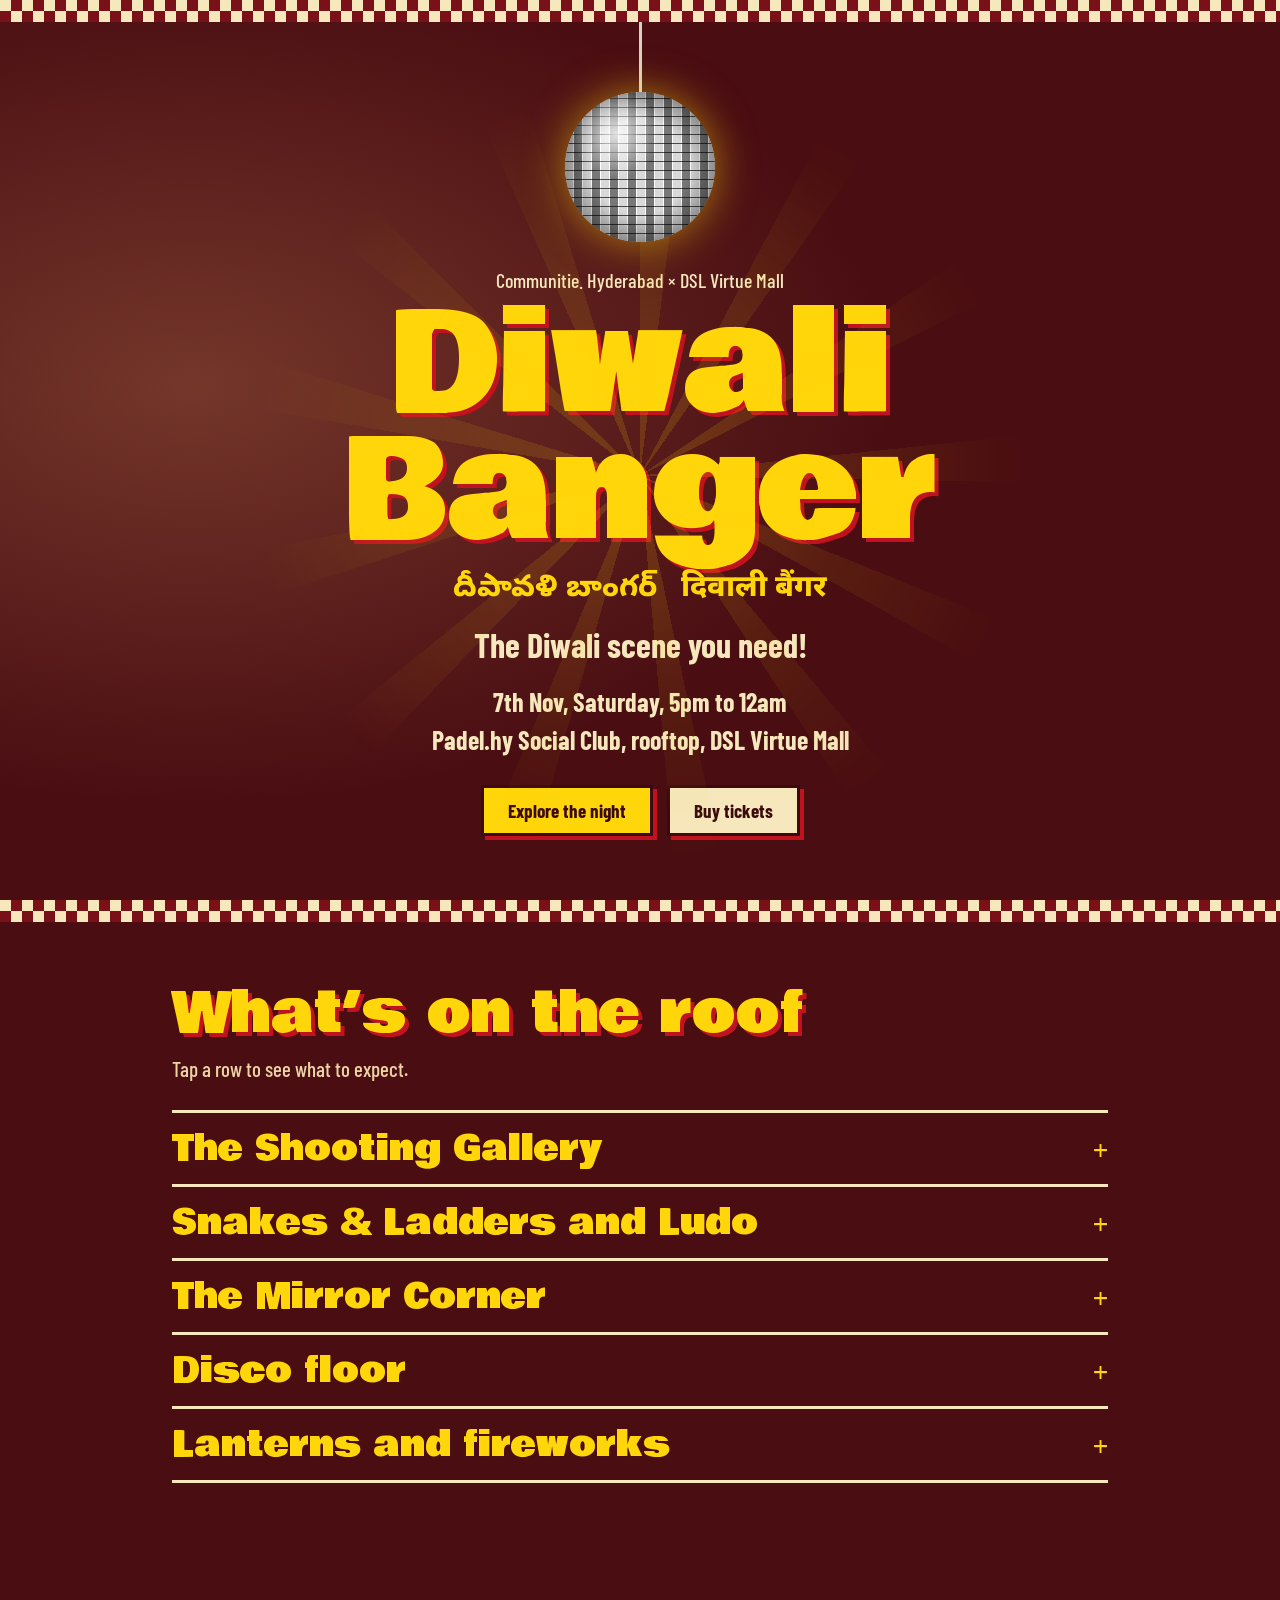
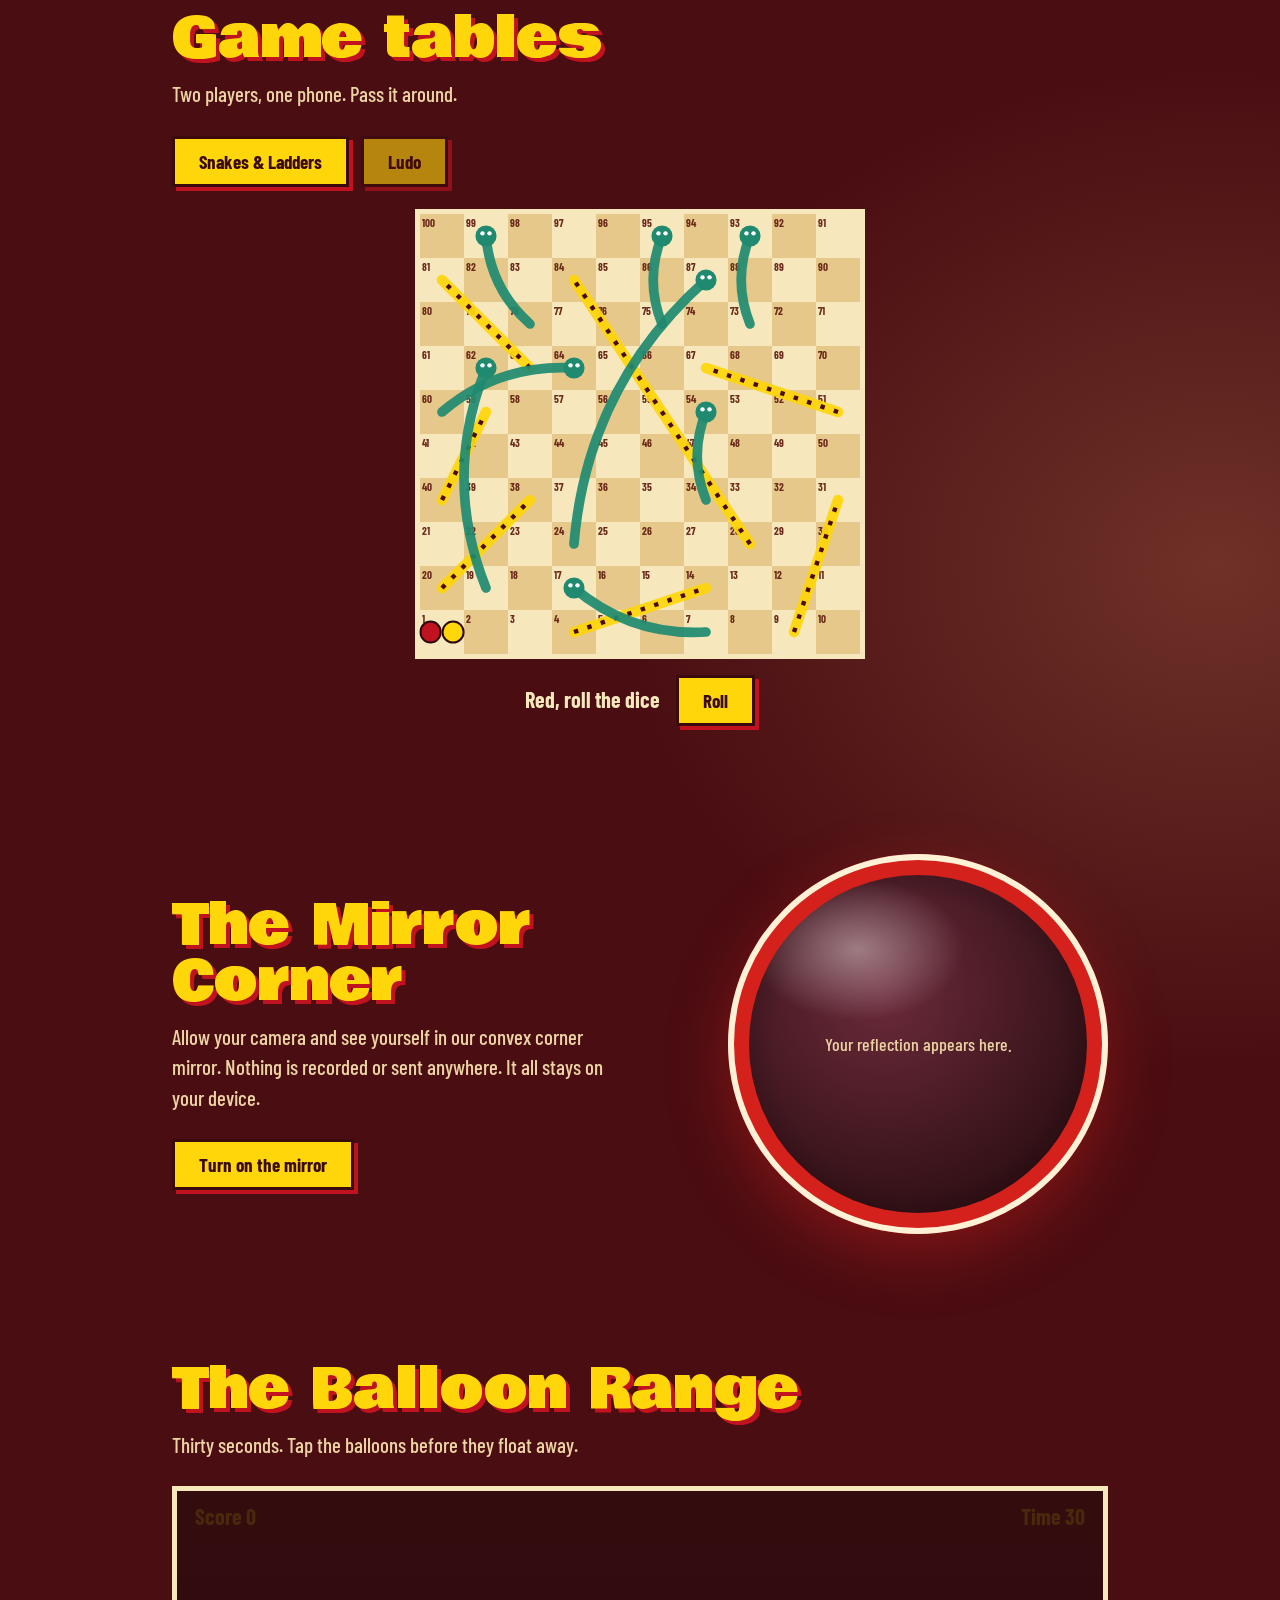
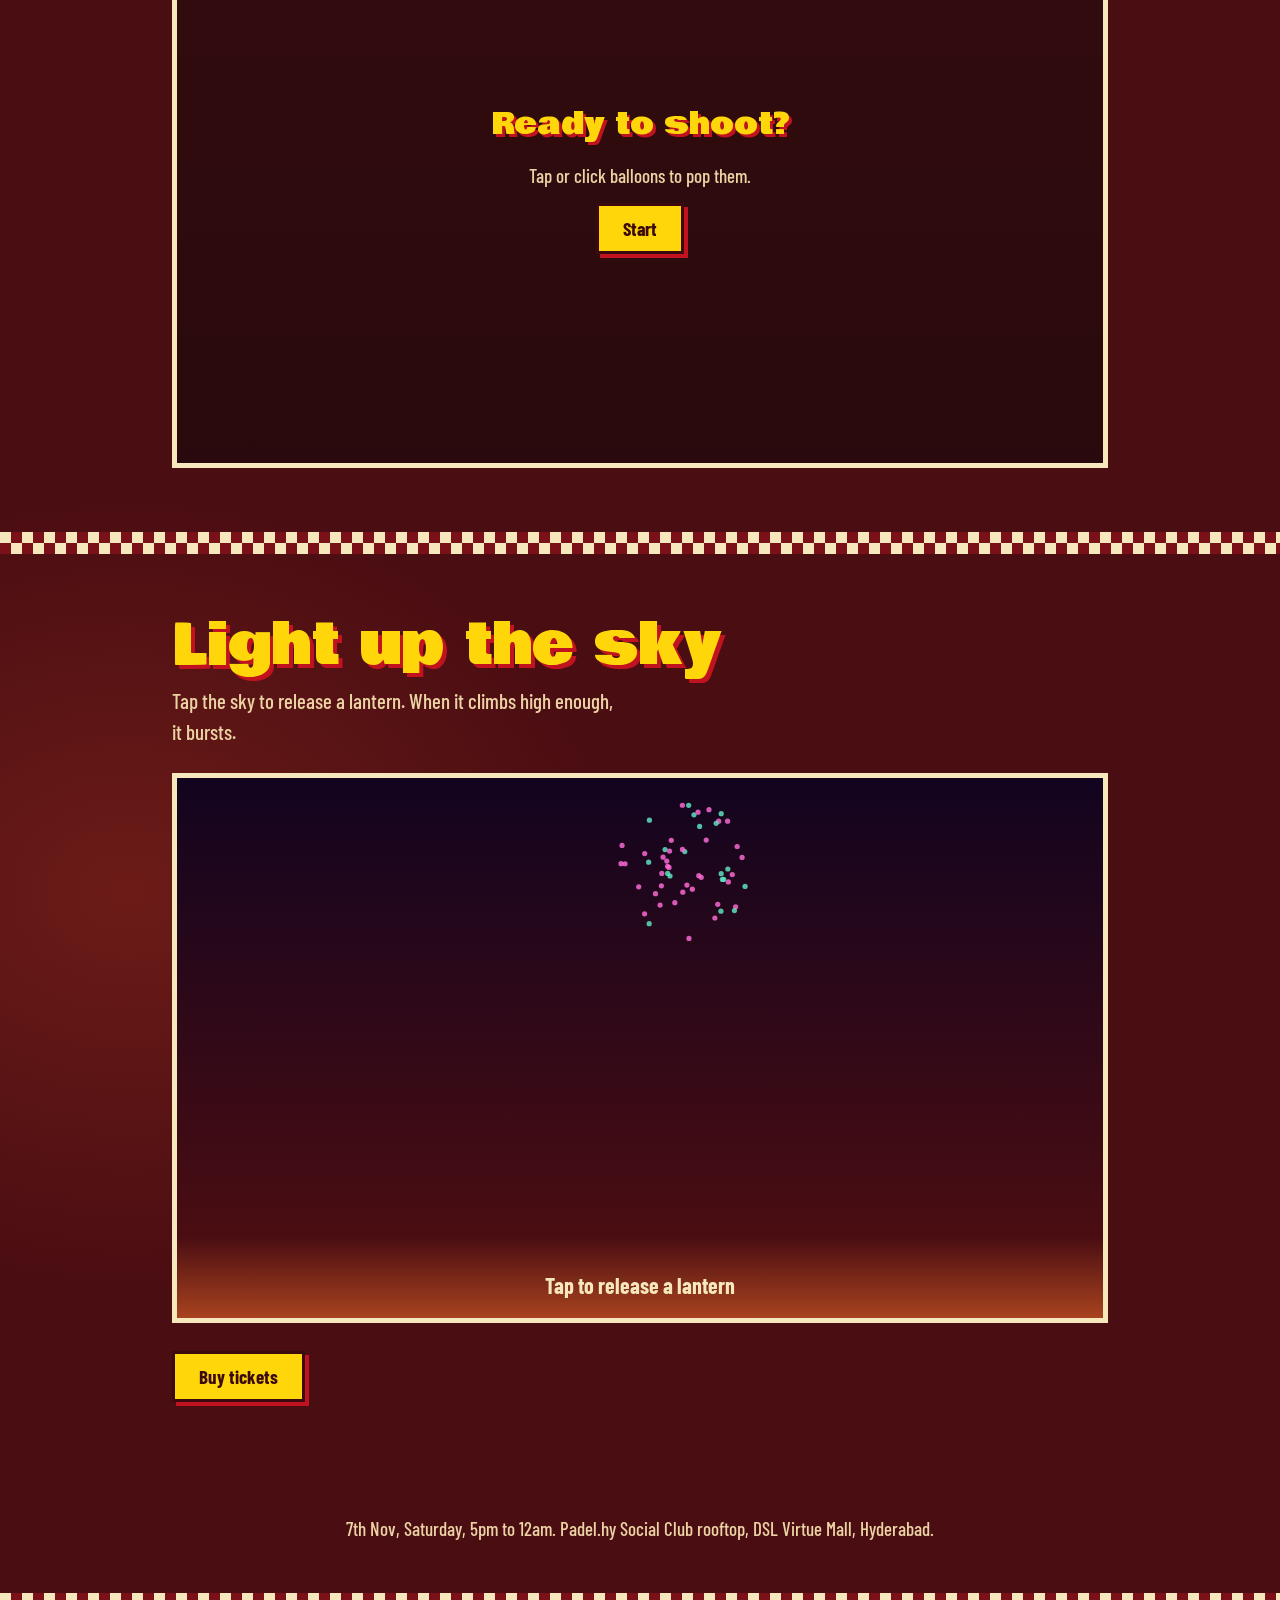
==== index.html @ 4646089e "Diwali Banger Website" ====
<!DOCTYPE html>
<html lang="en">
<head>
<meta charset="utf-8">
<meta name="viewport" content="width=device-width, initial-scale=1, viewport-fit=cover">
<title>Diwali Banger | 7th Nov | Hyderabad</title>
<meta name="description" content="Diwali Banger by Communitie. Hyderabad. 7th Nov, 5pm to 12am, Padel.hy Social Club rooftop, DSL Virtue Mall. Games, mirrors, disco and a lantern finale.">
<meta name="theme-color" content="#4a0d12">
<link rel="canonical" href="https://vansh8309.github.io/Diwali-Banger/">
<link rel="icon" href="assets/favicon.svg" type="image/svg+xml">
<meta property="og:type" content="website">
<meta property="og:title" content="Diwali Banger | 7th Nov | Hyderabad">
<meta property="og:description" content="The Diwali scene you need! 7th Nov, 5pm to 12am, rooftop at DSL Virtue Mall.">
<meta property="og:url" content="https://vansh8309.github.io/Diwali-Banger/">
<meta property="og:image" content="https://vansh8309.github.io/Diwali-Banger/assets/og-image.png">
<meta name="twitter:card" content="summary_large_image">
<link rel="preconnect" href="https://fonts.googleapis.com"><link rel="preconnect" href="https://fonts.gstatic.com" crossorigin>
<link href="https://fonts.googleapis.com/css2?family=Bowlby+One&family=Barlow+Condensed:wght@500;700&family=Noto+Sans+Telugu:wght@800&family=Noto+Sans+Devanagari:wght@800&display=swap" rel="stylesheet">
<link rel="stylesheet" href="css/styles.css">
</head>
<body>
<div class="chk"></div>
<section id="hero">
  <div class="disco"><div class="str"></div><div class="ball" role="img" aria-label="Spinning disco ball"></div></div>
  <p class="sub">Communitie. Hyderabad × DSL Virtue Mall</p>
  <h1>Diwali<br>Banger</h1>
  <p class="reg">దీపావళి బాంగర్ &nbsp; दिवाली बैंगर</p>
  <p class="tag">The Diwali scene you need!</p>
  <p class="when">7th Nov, Saturday, 5pm to 12am<br>Padel.hy Social Club, rooftop, DSL Virtue Mall</p>
  <div class="row" style="justify-content:center"><button class="btn" data-go="#experiences">Explore the night</button><button class="btn g" data-go="#finale">Buy tickets</button></div>
</section>
<div class="chk"></div>

<section id="experiences">
  <h2>What’s on the roof</h2>
  <p class="lede">Tap a row to see what to expect.</p>
  <details><summary>The Shooting Gallery</summary><p>Take aim and clear the targets. Warm up on the balloon range below.</p></details>
  <details><summary>Snakes &amp; Ladders and Ludo</summary><p>Board games, on the big screen and in your hand. Play both right here.</p></details>
  <details><summary>The Mirror Corner</summary><p>Red corner mirrors that bend the room and everyone in it. Try the online one first.</p></details>
  <details><summary>Disco floor</summary><p>Add your DJ and music details here.</p></details>
  <details><summary>Lanterns and fireworks</summary><p>The night ends in the sky. Release a lantern at the bottom of this page.</p></details>
</section>

<section id="games">
  <h2>Game tables</h2>
  <p class="lede">Two players, one phone. Pass it around.</p>
  <div class="tabs"><button class="btn on" data-tab="slp">Snakes &amp; Ladders</button><button class="btn" data-tab="ldp">Ludo</button></div>
  <div class="pnl on" id="slp">
    <div class="brd" id="slb"></div>
    <div class="ctl"><span id="slst">Red, roll the dice</span><button class="btn" id="slroll">Roll</button></div>
  </div>
  <div class="pnl" id="ldp">
    <div class="brd" id="lud"><div class="gr15" id="ldg"></div></div>
    <div class="ctl"><span id="ldst">Red, roll the dice</span><button class="btn" id="ldroll">Roll</button></div>
    <p style="margin:12px auto 0;text-align:center;color:var(--mute);font-size:18px">Roll a 6 to bring a token out. Land on a rival to send it home. Finish needs an exact roll.</p>
  </div>
</section>

<section id="mirror">
  <div id="mirrorwrap">
    <div class="mtxt">
      <h2>The Mirror Corner</h2>
      <p class="lede">Allow your camera and see yourself in our convex corner mirror. Nothing is recorded or sent anywhere. It all stays on your device.</p>
      <button class="btn" id="camBtn">Turn on the mirror</button>
    </div>
    <div class="post"><div class="rim"><div class="glass">
      <canvas id="mc" width="256" height="256" aria-label="Live camera view inside a round mirror"></canvas>
      <div id="mmsg">Your reflection appears here.</div>
    </div></div></div>
  </div>
</section>

<section id="range-sec">
  <h2>The Balloon Range</h2>
  <p class="lede">Thirty seconds. Tap the balloons before they float away.</p>
  <div id="range">
    <div class="hud"><span>Score <span id="sc">0</span></span><span>Time <span id="tm">30</span></span></div>
    <canvas id="cv" tabindex="0" aria-label="Balloon popping game"></canvas>
    <div id="ov"><h3 id="ovt">Ready to shoot?</h3><div id="ovs" style="color:var(--mute)">Tap or click balloons to pop them.</div><button class="btn" id="go">Start</button></div>
  </div>
</section>

<div class="chk"></div>
<section id="finale">
  <h2>Light up the sky</h2>
  <p class="lede">Tap the sky to release a lantern. When it climbs high enough, it bursts.</p>
  <div id="skyw"><canvas id="sky" aria-label="Night sky for releasing lanterns"></canvas><div id="hint">Tap to release a lantern</div></div>
  <p style="margin-top:28px"><button class="btn" id="tix">Buy tickets</button> <span id="tixm" style="margin-left:10px;color:var(--mute)"></span></p>
</section>
<footer>7th Nov, Saturday, 5pm to 12am. Padel.hy Social Club rooftop, DSL Virtue Mall, Hyderabad.</footer>
<div class="chk"></div>
<script src="js/config.js" defer></script>
<script src="js/main.js" defer></script>
<script src="js/mirror.js" defer></script>
<script src="js/balloons.js" defer></script>
<script src="js/snakes-ladders.js" defer></script>
<script src="js/ludo.js" defer></script>
<script src="js/lanterns.js" defer></script>
</body>
</html>
---- css/styles.css ----
:root{--maroon:#4a0d12;--cream:#f6e7bd;--yellow:#ffd60a;--red:#c1121f;--mirror:#d4211c;--mute:#ecd3a4;box-sizing:border-box;color-scheme:dark;padding-top:env(safe-area-inset-top,0px);padding-bottom:env(safe-area-inset-bottom,0px)}
html{scroll-padding-top:env(safe-area-inset-top,0px);scroll-behavior:smooth}
*,*::before,*::after{box-sizing:inherit}
body{margin:0;color:var(--cream);font:500 19px/1.45 'Barlow Condensed',system-ui,sans-serif;background:radial-gradient(700px 420px at 15% 8%,#c98a5a55,transparent),radial-gradient(600px 500px at 95% 45%,#d9a06a40,transparent),radial-gradient(500px 400px at 10% 85%,#b03a2255,transparent),#4a0d12}
.chk{height:22px;background:repeating-conic-gradient(#7a1018 0 25%,#f6e7bd 0 50%) 0 0/22px 22px}
section{max-width:980px;margin:0 auto;padding:64px 22px}
h1,h2{font-family:'Bowlby One',Impact,sans-serif;font-weight:400;color:var(--yellow);text-shadow:4px 4px 0 var(--red);margin:0;line-height:1}
h2{font-size:clamp(30px,6.5vw,56px);margin-bottom:12px}
p{max-width:50ch}
.lede{color:var(--mute);margin:0 0 26px;font-size:21px}
.btn{font:700 19px 'Barlow Condensed',sans-serif;background:var(--yellow);color:#3a0a0e;border:3px solid #3a0a0e;box-shadow:4px 4px 0 var(--red);padding:11px 24px;cursor:pointer}
.btn:active{transform:translate(3px,3px);box-shadow:1px 1px 0 var(--red)}
.btn.g{background:var(--cream)}
.btn:focus-visible,summary:focus-visible,canvas:focus-visible,.tk:focus-visible{outline:3px solid var(--yellow);outline-offset:3px}
.row{display:flex;gap:14px;flex-wrap:wrap}
#hero{text-align:center;display:flex;flex-direction:column;align-items:center;padding-top:0;min-height:92vh}
#hero h1{font-size:clamp(52px,15vw,138px);line-height:.92}
.sub{margin:18px 0 8px;font-size:20px}
.reg{font:800 clamp(20px,4vw,30px)/1.3 'Noto Sans Telugu','Noto Sans Devanagari',sans-serif;color:var(--yellow);margin:14px 0 4px}
.tag{font-size:clamp(24px,4.5vw,34px);font-weight:700;margin:6px 0 14px}
.when{font-size:clamp(20px,3.6vw,26px);font-weight:700;margin:0 0 26px;max-width:none}
.disco{position:relative;width:100%;display:flex;flex-direction:column;align-items:center;margin-bottom:6px}
.disco::before{content:'';position:absolute;left:50%;top:60px;width:min(150vw,820px);aspect-ratio:1;translate:-50% -2%;background:repeating-conic-gradient(#ffd60a26 0 7deg,transparent 7deg 28deg);border-radius:50%;mask:radial-gradient(circle,#000 10%,transparent 68%);-webkit-mask:radial-gradient(circle,#000 10%,transparent 68%);animation:sp 16s linear infinite;pointer-events:none}
@keyframes sp{to{rotate:360deg}}
.str{width:3px;height:70px;background:#d8d0c0}
.ball{position:relative;width:min(36vw,150px);aspect-ratio:1;border-radius:50%;overflow:hidden;background:repeating-linear-gradient(90deg,#d9d9d9 0 8px,#fff 8px 9px,#777 9px 17px,#fff 17px 18px),#bbb;background-blend-mode:normal;animation:tl 2.4s linear infinite;box-shadow:0 0 40px #ffd60a88}
.ball::before{content:'';position:absolute;inset:0;background:repeating-linear-gradient(0deg,transparent 0 8px,#000a 8px 9px)}
.ball::after{content:'';position:absolute;inset:0;border-radius:50%;background:radial-gradient(circle at 34% 28%,#fffc,#fff0 30%),radial-gradient(circle,transparent 45%,#000b 100%)}
@keyframes tl{to{background-position-x:36px,0}}
@media(prefers-reduced-motion:reduce){.ball,.disco::before{animation:none}}
details{border-top:3px solid var(--cream);padding:16px 0}
details:last-of-type{border-bottom:3px solid var(--cream)}
summary{font:400 clamp(22px,4.6vw,34px)/1.15 'Bowlby One',sans-serif;cursor:pointer;list-style:none;display:flex;justify-content:space-between;gap:14px;color:var(--yellow)}
summary::-webkit-details-marker{display:none}
summary::after{content:'+';font-family:'Barlow Condensed';transition:transform .2s}
details[open] summary::after{transform:rotate(45deg)}
details p{margin:10px 0 0;color:var(--mute);font-size:21px}
.tabs{display:flex;gap:12px;margin-bottom:22px}
.tabs .btn{opacity:.6}.tabs .btn.on{opacity:1}
.pnl{display:none}.pnl.on{display:block}
.brd{position:relative;width:min(92vw,450px);aspect-ratio:1;margin:0 auto 16px;border:5px solid var(--cream);background:#2a0a0d}
.gr10,.gr15{position:absolute;inset:0;display:grid}
.gr10{grid-template:repeat(10,1fr)/repeat(10,1fr)}
.gr15{grid-template:repeat(15,1fr)/repeat(15,1fr);gap:1px;background:#2a0a0d}
.gr10 div{background:#f6e7bd;color:#6b2a1a;font:700 11px 'Barlow Condensed';padding:2px}
.gr10 div.a{background:#e6c88b}
.gr15 .t{background:var(--cream)}.gr15 .r{background:#e0505a}.gr15 .y{background:#ffd60a}.gr15 .yr{background:#7a1620}.gr15 .yy{background:#8a6a0a}.gr15 .k{background:#3a0a10}.gr15 .ce{background:radial-gradient(circle,#ffd60a,#c1121f)}
.brd svg{position:absolute;inset:0;width:100%;height:100%;pointer-events:none}
.tk{position:absolute;width:5.2%;aspect-ratio:1;border-radius:50%;border:2.5px solid #2a0a0d;transform:translate(-50%,-50%);transition:left .14s,top .14s;padding:0}
.tk.gl{animation:pl .7s ease-in-out infinite alternate;cursor:pointer;z-index:2}
@keyframes pl{to{box-shadow:0 0 0 5px #fff}}
#lud .tk{width:6%}
.ctl{display:flex;align-items:center;justify-content:center;gap:16px;flex-wrap:wrap;font-size:22px;font-weight:700}
#mirrorwrap{display:flex;flex-wrap:wrap;gap:36px;align-items:center}
.mtxt{flex:1 1 280px}
.post{position:relative;flex:0 1 380px;width:min(80vw,380px);aspect-ratio:1;margin:0 auto}
.rim{position:absolute;inset:0;border-radius:50%;background:var(--mirror);padding:5.5%;box-shadow:0 0 0 6px #fff1d6 inset,0 20px 60px #d4211c66}
.glass{position:relative;width:100%;height:100%;border-radius:50%;overflow:hidden;background:radial-gradient(circle at 40% 35%,#6b2a3a,#1d0709)}
.glass canvas{width:100%;height:100%;display:block}
.glass::after{content:'';position:absolute;inset:0;background:radial-gradient(ellipse 45% 30% at 32% 22%,#ffffff66,transparent 70%),radial-gradient(circle,transparent 60%,#00000066)}
#mmsg{position:absolute;inset:0;display:flex;align-items:center;justify-content:center;text-align:center;padding:18%;font-size:18px;color:var(--mute);z-index:2}
#range{position:relative;overflow:hidden;background:linear-gradient(#6e1a16,#2a0a0d);border:5px solid var(--cream)}
#cv{display:block;width:100%;height:min(62vh,520px);touch-action:none;cursor:crosshair}
.hud{display:flex;justify-content:space-between;padding:10px 18px;font-weight:700;font-size:22px;color:var(--yellow)}
#ov{position:absolute;inset:0;display:flex;flex-direction:column;align-items:center;justify-content:center;gap:14px;background:#2a0a0dd9;text-align:center;padding:20px}
#ov h3{font:400 30px 'Bowlby One';color:var(--yellow);text-shadow:3px 3px 0 var(--red);margin:0}
#skyw{position:relative;border:5px solid var(--cream);background:linear-gradient(#12041f,#4a0d12 85%,#a8431f)}
#sky{display:block;width:100%;height:min(68vh,540px);touch-action:manipulation;cursor:pointer}
#hint{position:absolute;left:0;right:0;bottom:16px;text-align:center;font-size:22px;font-weight:700;pointer-events:none}
footer{text-align:center;padding:30px 22px 50px;color:var(--mute)}
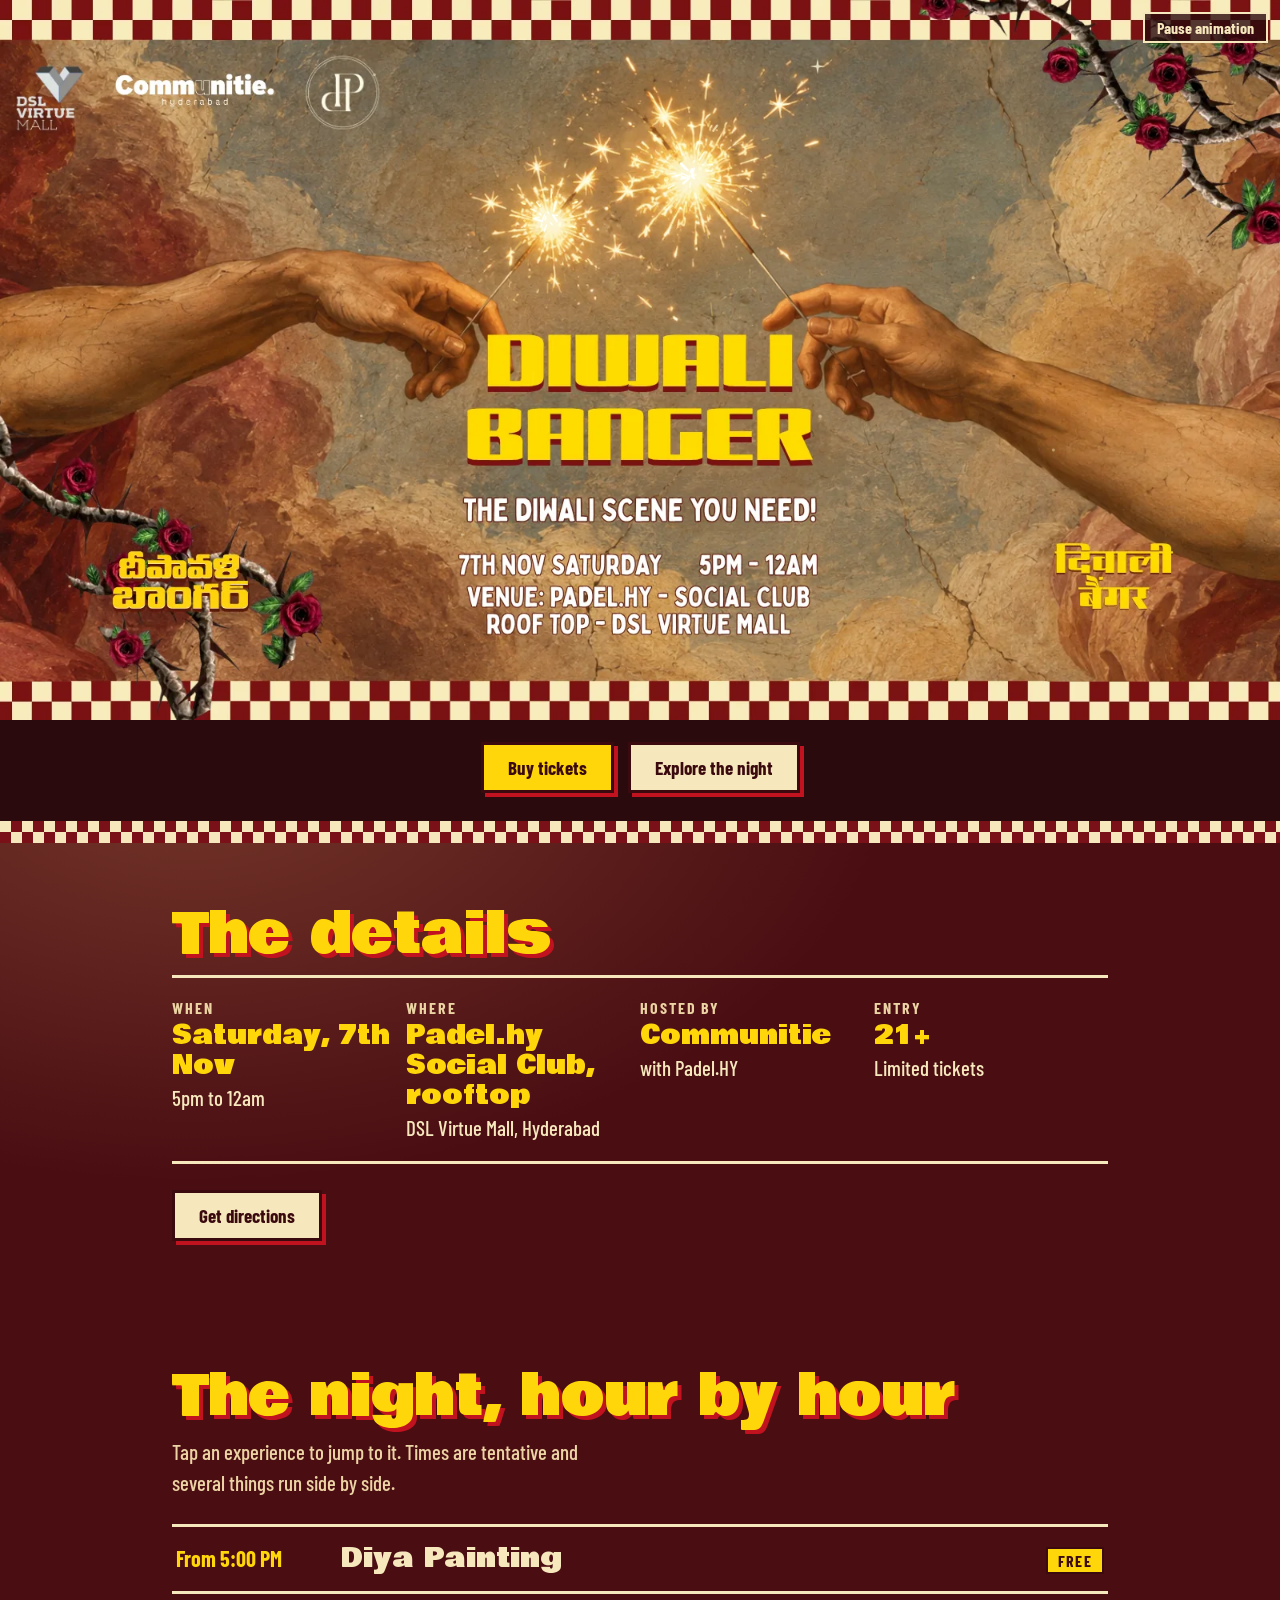
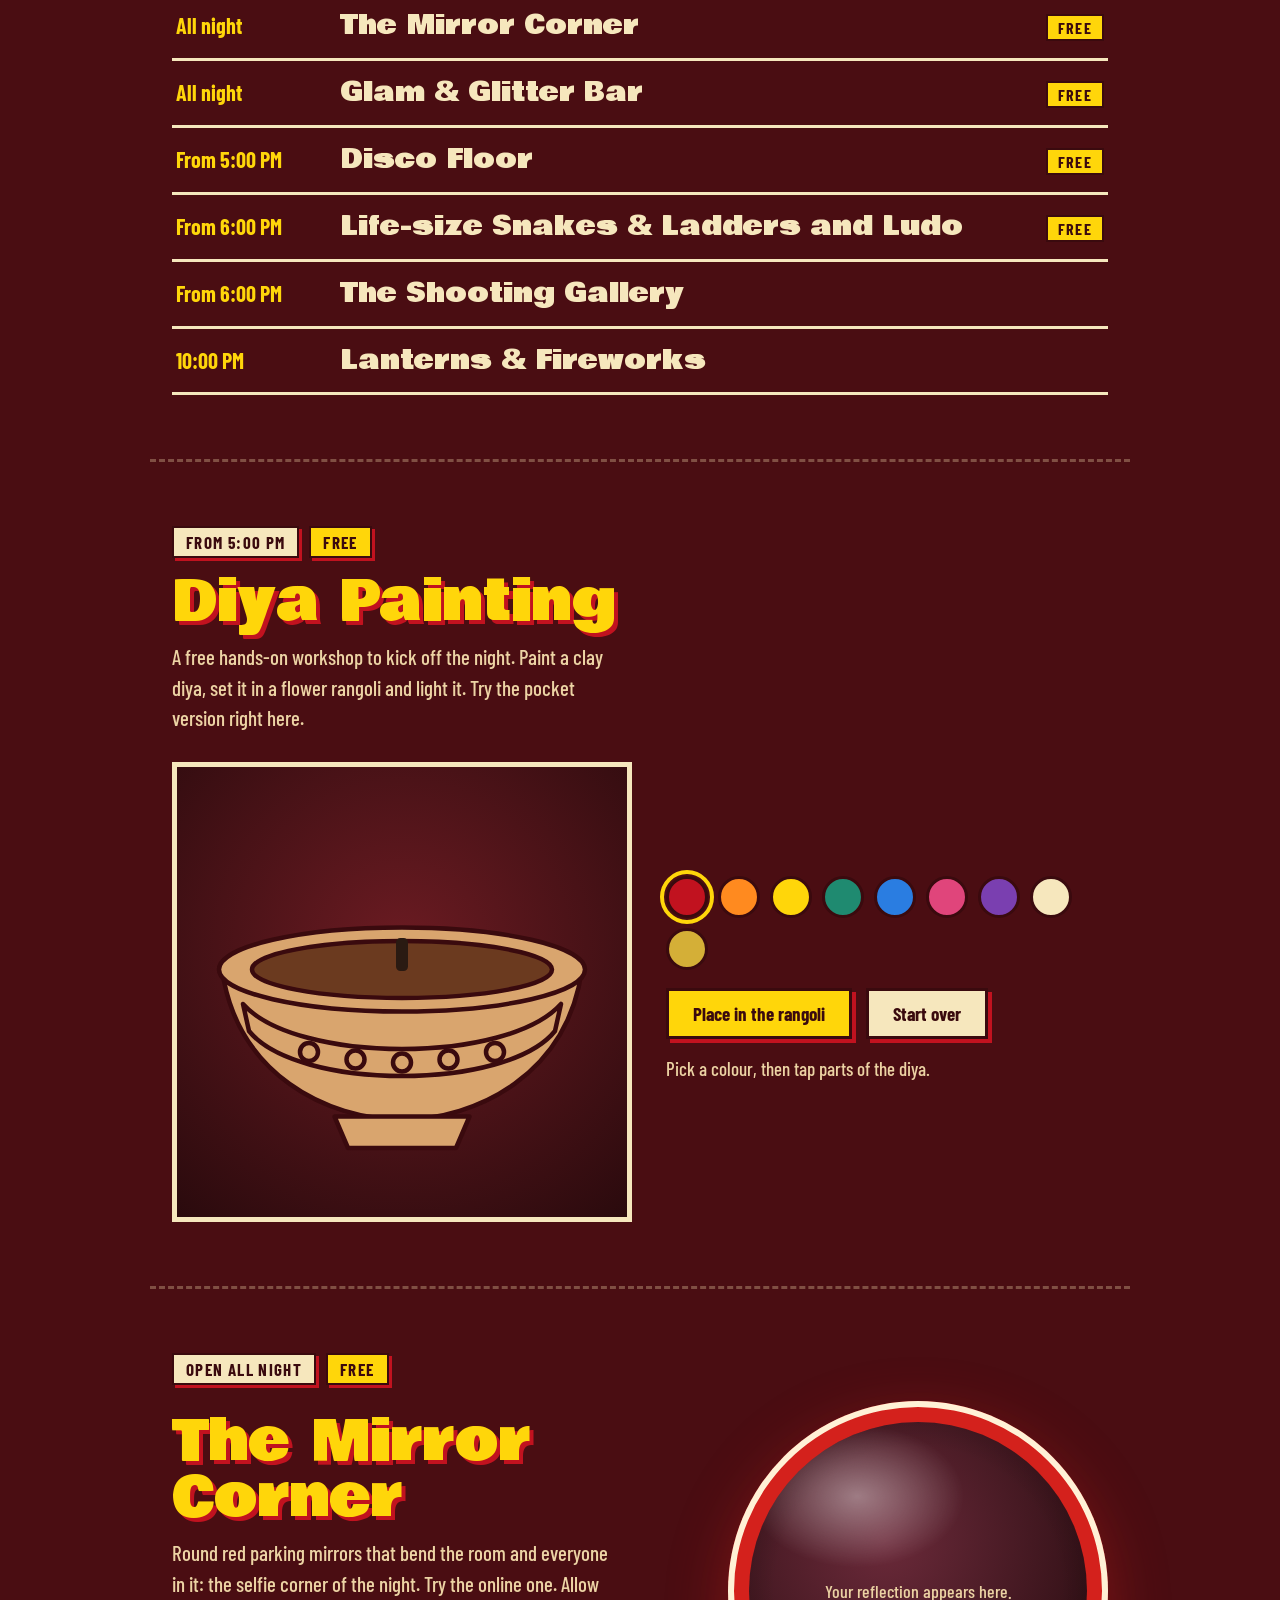
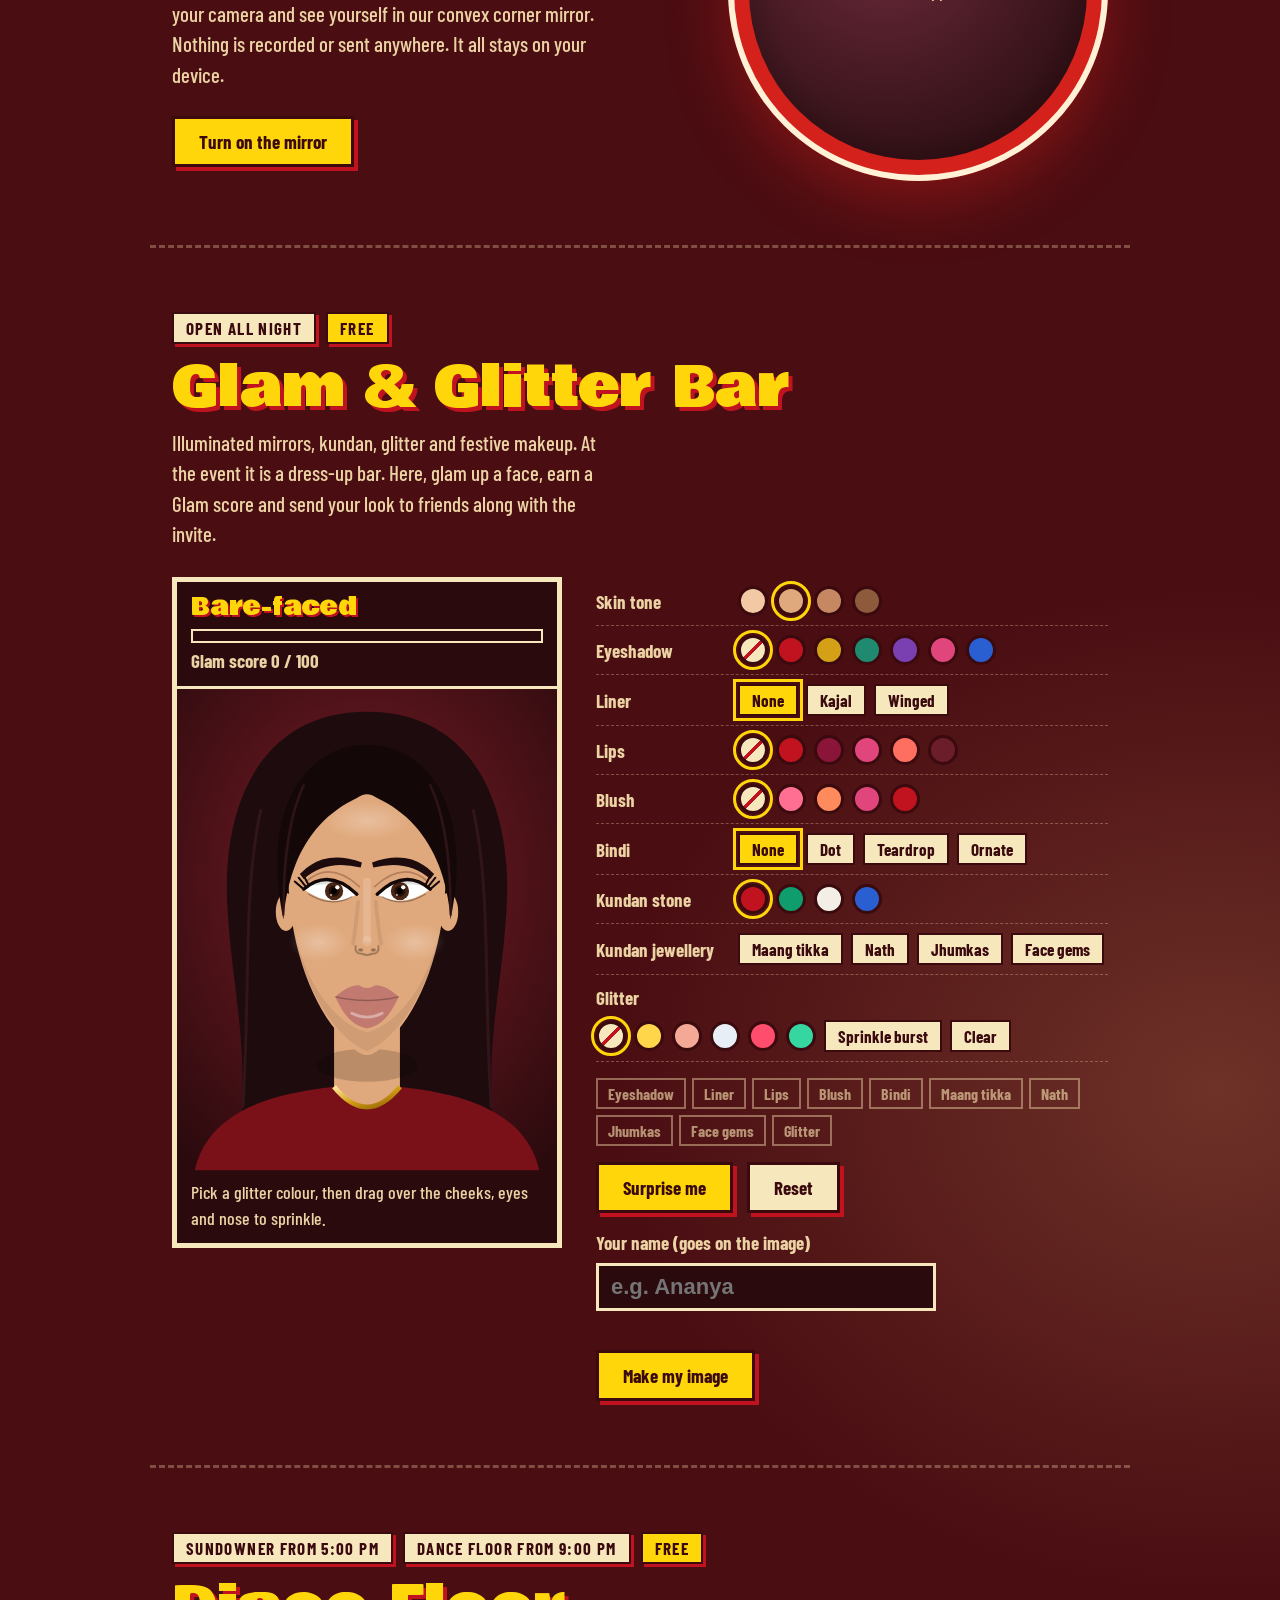
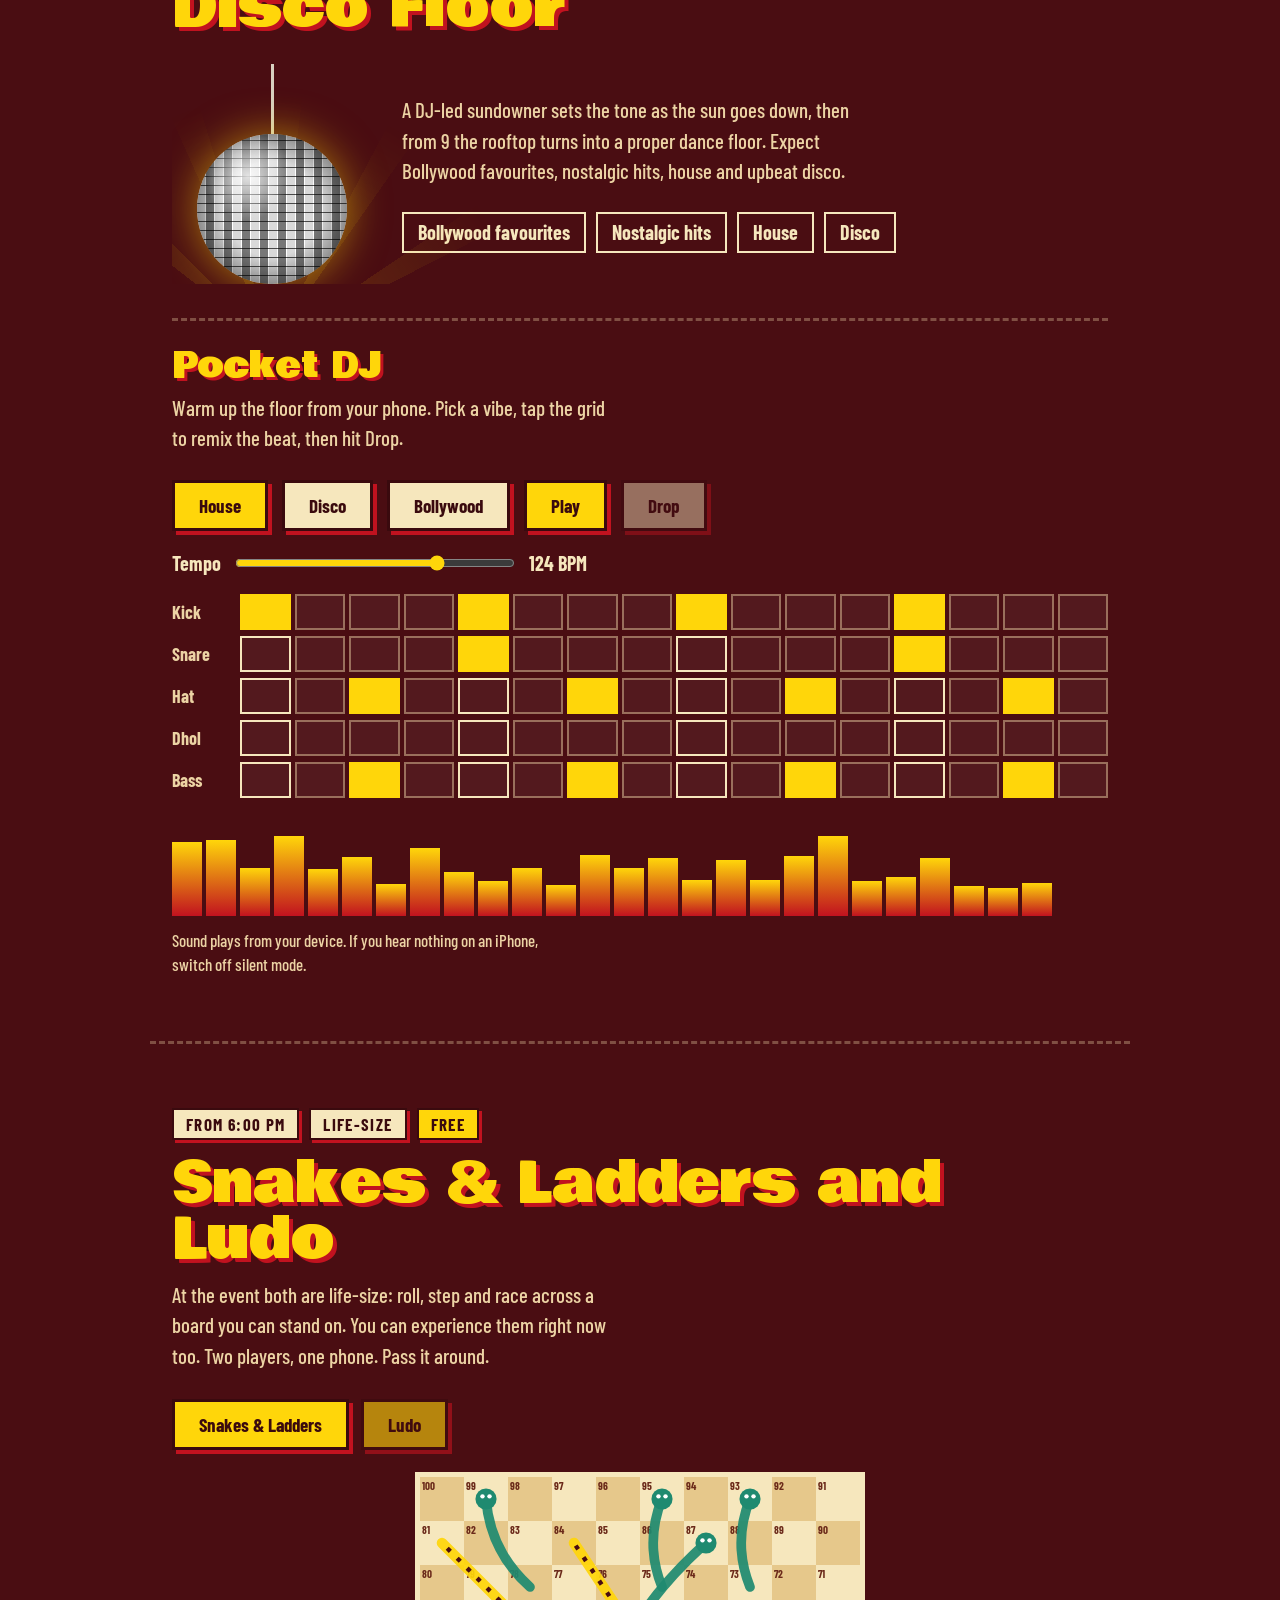
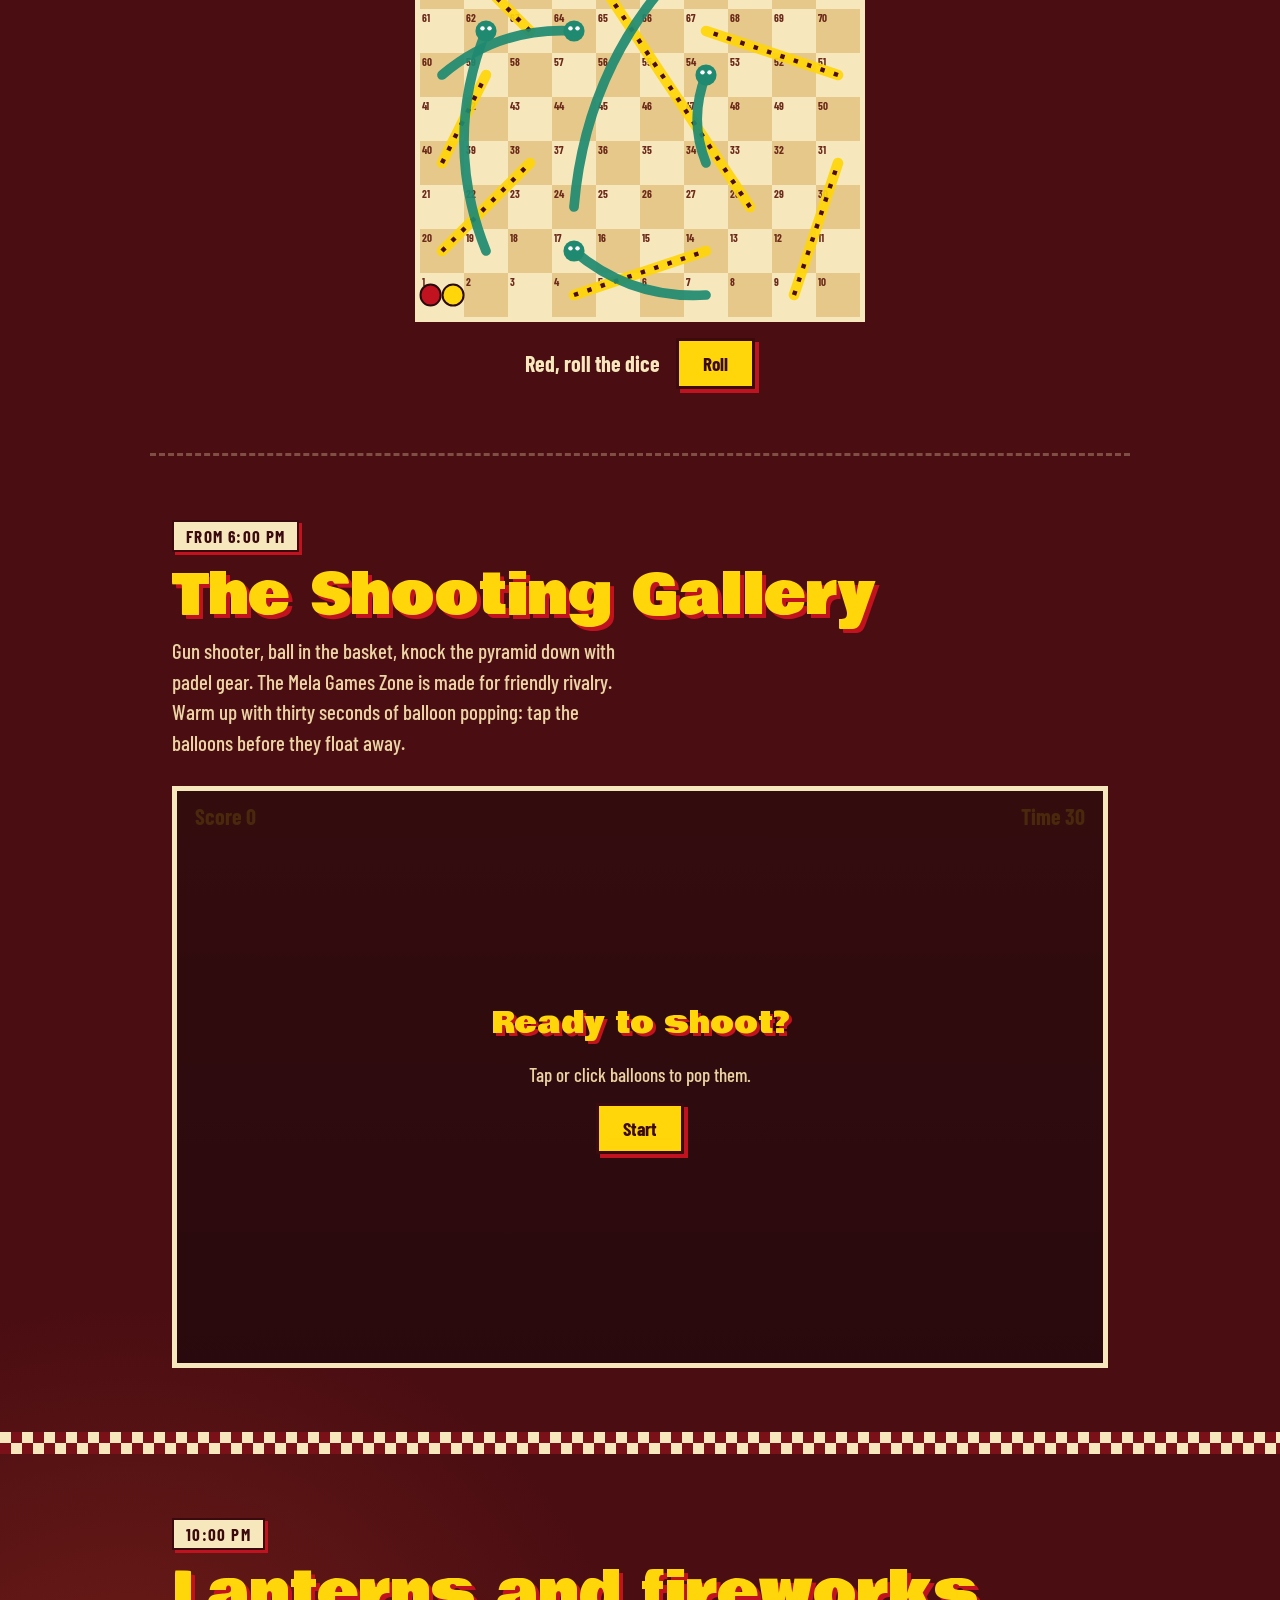
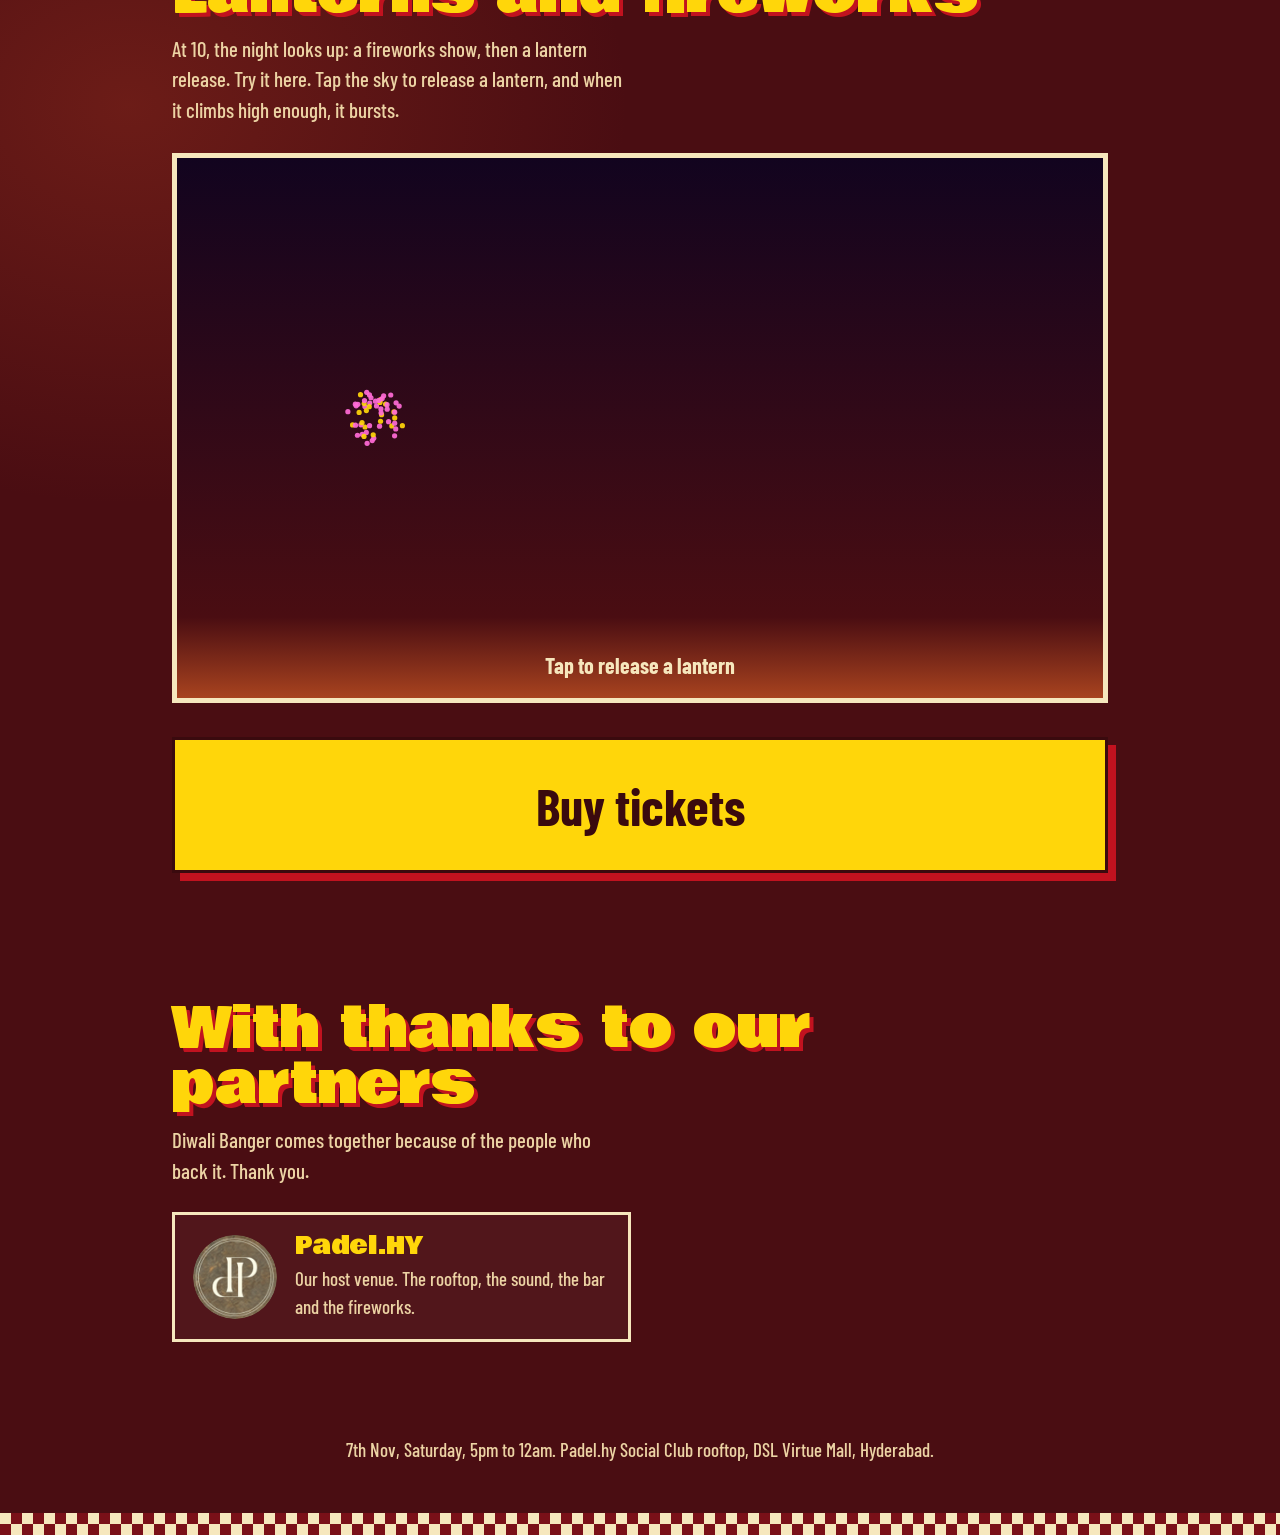
==== commit 0b475a8b: "V2" ====
--- a/index.html
+++ b/index.html
@@ -4,46 +4,228 @@
 <meta charset="utf-8">
 <meta name="viewport" content="width=device-width, initial-scale=1, viewport-fit=cover">
 <title>Diwali Banger | 7th Nov | Hyderabad</title>
-<meta name="description" content="Diwali Banger by Communitie. Hyderabad. 7th Nov, 5pm to 12am, Padel.hy Social Club rooftop, DSL Virtue Mall. Games, mirrors, disco and a lantern finale.">
+<meta name="description" content="Diwali Banger by Communitie. Hyderabad. 7th Nov, 5pm to 12am, Padel.hy Social Club rooftop, DSL Virtue Mall. Diya painting, glam bar, disco, life-size board games, a shooting gallery and a lantern and fireworks finale.">
 <meta name="theme-color" content="#4a0d12">
-<link rel="canonical" href="https://vansh8309.github.io/Diwali-Banger/">
+<link rel="canonical" href="https://diwali-banger.runs-at.dev/">
+<link rel="preload" as="image" href="assets/banner.webp" fetchpriority="high">
 <link rel="icon" href="assets/favicon.svg" type="image/svg+xml">
 <meta property="og:type" content="website">
 <meta property="og:title" content="Diwali Banger | 7th Nov | Hyderabad">
 <meta property="og:description" content="The Diwali scene you need! 7th Nov, 5pm to 12am, rooftop at DSL Virtue Mall.">
-<meta property="og:url" content="https://vansh8309.github.io/Diwali-Banger/">
-<meta property="og:image" content="https://vansh8309.github.io/Diwali-Banger/assets/og-image.png">
+<meta property="og:url" content="https://diwali-banger.runs-at.dev/">
+<meta property="og:image" content="https://diwali-banger.runs-at.dev/assets/og-image.jpg">
+<meta property="og:image:width" content="1200"><meta property="og:image:height" content="630">
 <meta name="twitter:card" content="summary_large_image">
 <link rel="preconnect" href="https://fonts.googleapis.com"><link rel="preconnect" href="https://fonts.gstatic.com" crossorigin>
 <link href="https://fonts.googleapis.com/css2?family=Bowlby+One&family=Barlow+Condensed:wght@500;700&family=Noto+Sans+Telugu:wght@800&family=Noto+Sans+Devanagari:wght@800&display=swap" rel="stylesheet">
 <link rel="stylesheet" href="css/styles.css">
+<link rel="stylesheet" href="css/banner.css">
+<link rel="stylesheet" href="css/diya.css">
+<link rel="stylesheet" href="css/glam.css">
 </head>
 <body>
+<header id="banner">
+  <h1 class="sr">Diwali Banger, the Diwali scene you need. By Communitie with Padel.HY. Saturday 7th Nov, 5pm to 12am. Padel.hy Social Club rooftop, DSL Virtue Mall, Hyderabad.</h1>
+  <div class="bn-view">
+    <div class="bn-art" aria-hidden="true">
+      <div class="bn-kb">
+        <img src="assets/banner.webp" alt="" width="1600" height="900" fetchpriority="high">
+        <canvas id="bnfx"></canvas>
+        <div class="bn-shine"></div>
+      </div>
+    </div>
+    <button class="bn-pp" id="bnPP" aria-pressed="false">Pause animation</button>
+  </div>
+  <div class="bn-cta"><a class="btn" href="https://communitie.in/events/diwali-banger" target="_blank" rel="noopener">Buy tickets</a><button class="btn g" data-go="#glance">Explore the night</button></div>
+</header>
 <div class="chk"></div>
-<section id="hero">
-  <div class="disco"><div class="str"></div><div class="ball" role="img" aria-label="Spinning disco ball"></div></div>
-  <p class="sub">Communitie. Hyderabad × DSL Virtue Mall</p>
-  <h1>Diwali<br>Banger</h1>
-  <p class="reg">దీపావళి బాంగర్ &nbsp; दिवाली बैंगर</p>
-  <p class="tag">The Diwali scene you need!</p>
-  <p class="when">7th Nov, Saturday, 5pm to 12am<br>Padel.hy Social Club, rooftop, DSL Virtue Mall</p>
-  <div class="row" style="justify-content:center"><button class="btn" data-go="#experiences">Explore the night</button><button class="btn g" data-go="#finale">Buy tickets</button></div>
-</section>
-<div class="chk"></div>
-
-<section id="experiences">
-  <h2>What’s on the roof</h2>
-  <p class="lede">Tap a row to see what to expect.</p>
-  <details><summary>The Shooting Gallery</summary><p>Take aim and clear the targets. Warm up on the balloon range below.</p></details>
-  <details><summary>Snakes &amp; Ladders and Ludo</summary><p>Board games, on the big screen and in your hand. Play both right here.</p></details>
-  <details><summary>The Mirror Corner</summary><p>Red corner mirrors that bend the room and everyone in it. Try the online one first.</p></details>
-  <details><summary>Disco floor</summary><p>Add your DJ and music details here.</p></details>
-  <details><summary>Lanterns and fireworks</summary><p>The night ends in the sky. Release a lantern at the bottom of this page.</p></details>
-</section>
-
-<section id="games">
-  <h2>Game tables</h2>
-  <p class="lede">Two players, one phone. Pass it around.</p>
+
+<section id="details">
+  <h2>The details</h2>
+  <div class="facts">
+    <div><span class="k">When</span><b>Saturday, 7th Nov</b><span>5pm to 12am</span></div>
+    <div><span class="k">Where</span><b>Padel.hy Social Club, rooftop</b><span>DSL Virtue Mall, Hyderabad</span></div>
+    <div><span class="k">Hosted by</span><b>Communitie</b><span>with Padel.HY</span></div>
+    <div><span class="k">Entry</span><b>21+</b><span>Limited tickets</span></div>
+  </div>
+  <div class="row" style="margin-top:26px"><a class="btn g" href="https://www.google.com/maps/search/?api=1&amp;query=Padel.hy+Social+Club+DSL+Virtue+Mall+Hyderabad" target="_blank" rel="noopener">Get directions</a></div>
+</section>
+
+<section id="glance">
+  <h2>The night, hour by hour</h2>
+  <p class="lede">Tap an experience to jump to it. Times are tentative and several things run side by side.</p>
+  <ol class="gl">
+    <li><a href="#diya"><span class="t">From 5:00 PM</span><span class="n">Diya Painting</span><span class="f">Free</span></a></li>
+    <li><a href="#mirror"><span class="t">All night</span><span class="n">The Mirror Corner</span><span class="f">Free</span></a></li>
+    <li><a href="#glam"><span class="t">All night</span><span class="n">Glam &amp; Glitter Bar</span><span class="f">Free</span></a></li>
+    <li><a href="#disco"><span class="t">From 5:00 PM</span><span class="n">Disco Floor</span><span class="f">Free</span></a></li>
+    <li><a href="#boards"><span class="t">From 6:00 PM</span><span class="n">Life-size Snakes &amp; Ladders and Ludo</span><span class="f">Free</span></a></li>
+    <li><a href="#gallery"><span class="t">From 6:00 PM</span><span class="n">The Shooting Gallery</span></a></li>
+    <li><a href="#finale"><span class="t">10:00 PM</span><span class="n">Lanterns &amp; Fireworks</span></a></li>
+  </ol>
+</section>
+
+<section id="diya" class="x">
+  <p class="slot"><span>From 5:00 PM</span><span class="free">Free</span></p>
+  <h2>Diya Painting</h2>
+  <p class="lede">A free hands-on workshop to kick off the night. Paint a clay diya, set it in a flower rangoli and light it. Try the pocket version right here.</p>
+  <div class="dy game">
+    <div class="dy-stage">
+      <svg id="dyArt" viewBox="0 0 300 240" role="img" aria-label="A diya to colour. Tap a part to paint it.">
+        <g id="dyG" stroke="#3a0a0e" stroke-width="3" stroke-linejoin="round">
+          <path data-r="body" data-f="#d9a56e" fill="#d9a56e" d="M30 105 C40 175 100 205 150 205 C200 205 260 175 270 105 Z"/>
+          <path data-r="band" data-f="#d9a56e" fill="#d9a56e" d="M44 128 C80 168 220 168 256 128 L252 146 C220 186 80 186 48 146 Z"/>
+          <circle data-r="d1" data-f="#d9a56e" fill="#d9a56e" cx="88" cy="160" r="6"/>
+          <circle data-r="d2" data-f="#d9a56e" fill="#d9a56e" cx="119" cy="165" r="6"/>
+          <circle data-r="d3" data-f="#d9a56e" fill="#d9a56e" cx="150" cy="167" r="6"/>
+          <circle data-r="d4" data-f="#d9a56e" fill="#d9a56e" cx="181" cy="165" r="6"/>
+          <circle data-r="d5" data-f="#d9a56e" fill="#d9a56e" cx="212" cy="160" r="6"/>
+          <path data-r="base" data-f="#d9a56e" fill="#d9a56e" d="M105 203 L195 203 L186 224 L114 224 Z"/>
+          <ellipse data-r="lip" data-f="#d9a56e" fill="#d9a56e" cx="150" cy="105" rx="122" ry="28"/>
+          <ellipse data-r="oil" data-f="#6b3a1f" fill="#6b3a1f" cx="150" cy="105" rx="100" ry="19"/>
+          <rect x="146" y="84" width="8" height="22" rx="3" fill="#2a1a12" stroke="none"/>
+          <g class="flame" stroke="none" pointer-events="none">
+            <circle cx="150" cy="66" r="52" fill="#ffb02e" opacity=".28"/>
+            <path class="fl" d="M150 36 C165 60 171 76 150 90 C129 76 135 60 150 36Z" fill="#ff9f1c"/>
+            <path class="fl" d="M150 56 C157 68 159 76 150 85 C141 76 143 68 150 56Z" fill="#ffe08a"/>
+          </g>
+        </g>
+      </svg>
+      <svg id="dyRang" class="off" viewBox="0 0 400 400" role="img" aria-label="Your diya in a flower rangoli"></svg>
+    </div>
+    <div class="dy-ctl">
+      <div class="pal" id="dyPal" role="group" aria-label="Colours"></div>
+      <div class="row"><button class="btn" id="dyNext">Place in the rangoli</button><button class="btn g" id="dyReset">Start over</button></div>
+      <p id="dyMsg" role="status">Pick a colour, then tap parts of the diya.</p>
+    </div>
+  </div>
+</section>
+
+<section id="mirror" class="x">
+  <p class="slot"><span>Open all night</span><span class="free">Free</span></p>
+  <div id="mirrorwrap">
+    <div class="mtxt">
+      <h2>The Mirror Corner</h2>
+      <p class="lede">Round red parking mirrors that bend the room and everyone in it: the selfie corner of the night. Try the online one. Allow your camera and see yourself in our convex corner mirror. Nothing is recorded or sent anywhere. It all stays on your device.</p>
+      <button class="btn" id="camBtn">Turn on the mirror</button>
+    </div>
+    <div class="post"><div class="rim"><div class="glass">
+      <canvas id="mc" width="256" height="256" aria-label="Live camera view inside a round mirror"></canvas>
+      <div id="mmsg">Your reflection appears here.</div>
+    </div></div></div>
+  </div>
+</section>
+
+<section id="glam" class="x">
+  <p class="slot"><span>Open all night</span><span class="free">Free</span></p>
+  <h2>Glam &amp; Glitter Bar</h2>
+  <p class="lede">Illuminated mirrors, kundan, glitter and festive makeup. At the event it is a dress-up bar. Here, glam up a face, earn a Glam score and send your look to friends along with the invite.</p>
+  <div class="gm game">
+    <div class="gm-face">
+      <div class="gm-meter"><div class="gm-title" id="gmTitle">Bare-faced</div><div class="gm-bar"><i id="gmBar"></i></div><div id="gmScore">Glam score 0 / 100</div></div>
+      <svg id="gmSvg" viewBox="0 0 300 380" xmlns="http://www.w3.org/2000/svg" role="img" aria-label="Illustrated face to apply festive makeup and jewellery on">
+        <defs>
+          <radialGradient id="gmBl"><stop id="gmBl0" offset="0" stop-color="#ff6f91" stop-opacity=".6"/><stop id="gmBl1" offset="1" stop-color="#ff6f91" stop-opacity="0"/></radialGradient>
+          <radialGradient id="gmBg" cx=".5" cy=".4" r=".75"><stop offset="0" stop-color="#7a1c26"/><stop offset="1" stop-color="#2a0a0d"/></radialGradient>
+          <radialGradient id="gmHi"><stop offset="0" stop-color="#fff" stop-opacity=".26"/><stop offset="1" stop-color="#fff" stop-opacity="0"/></radialGradient>
+          <linearGradient id="gold" x1="0" y1="0" x2="1" y2="1"><stop offset="0" stop-color="#ffe9a0"/><stop offset=".5" stop-color="#d4a017"/><stop offset="1" stop-color="#8a5a00"/></linearGradient>
+          <clipPath id="gmEL"><path d="M100 158 Q120 141 142 162 Q122 174 100 158Z"/></clipPath>
+          <clipPath id="gmER"><path d="M200 158 Q180 141 158 162 Q178 174 200 158Z"/></clipPath>
+        </defs>
+        <rect width="300" height="380" fill="url(#gmBg)"/>
+        <path d="M150 18 C66 18 34 92 40 176 C44 244 62 300 44 380 L256 380 C238 300 256 244 260 176 C266 92 234 18 150 18Z" fill="#1d0b0d"/>
+        <path d="M66 96 C52 160 58 236 52 330 M234 96 C248 160 242 236 248 330" fill="none" stroke="#3b1a1d" stroke-width="2.4" opacity=".7" stroke-linecap="round"/>
+        <path class="sk" d="M124 262 L124 318 Q150 348 176 318 L176 262Z" fill="#e0a97d"/>
+        <ellipse cx="150" cy="297" rx="40" ry="13" fill="#000" opacity=".17"/>
+        <path d="M14 380 C26 326 92 318 124 314 Q150 346 176 314 C208 318 274 326 286 380Z" fill="#7a1018"/>
+        <path d="M124 314 Q150 346 176 314" fill="none" stroke="url(#gold)" stroke-width="4" stroke-linejoin="round"/>
+        <ellipse class="sk" cx="86" cy="176" rx="8" ry="15" fill="#e0a97d"/><ellipse class="sk" cx="214" cy="176" rx="8" ry="15" fill="#e0a97d"/>
+        <g id="gmJh" display="none">
+          <g transform="translate(86 190)"><circle r="4" fill="url(#gold)"/><path d="M0 4 V13" stroke="#d4a017" stroke-width="1.4"/><path d="M-13 27 C-13 12 13 12 13 27Z" fill="url(#gold)" stroke="#7a5200" stroke-width="1"/><path d="M-13 27 L-17 45 Q0 51 17 45 L13 27Z" fill="url(#gold)" stroke="#7a5200" stroke-width="1"/><circle class="st" cy="30" r="4"/><circle cx="-10" cy="48" r="2.4" fill="#f4efe6"/><circle cy="51" r="2.4" fill="#f4efe6"/><circle cx="10" cy="48" r="2.4" fill="#f4efe6"/></g>
+          <g transform="translate(214 190)"><circle r="4" fill="url(#gold)"/><path d="M0 4 V13" stroke="#d4a017" stroke-width="1.4"/><path d="M-13 27 C-13 12 13 12 13 27Z" fill="url(#gold)" stroke="#7a5200" stroke-width="1"/><path d="M-13 27 L-17 45 Q0 51 17 45 L13 27Z" fill="url(#gold)" stroke="#7a5200" stroke-width="1"/><circle class="st" cy="30" r="4"/><circle cx="-10" cy="48" r="2.4" fill="#f4efe6"/><circle cy="51" r="2.4" fill="#f4efe6"/><circle cx="10" cy="48" r="2.4" fill="#f4efe6"/></g>
+        </g>
+        <path id="gmFace" class="sk" d="M88 148 C88 92 116 62 150 62 C184 62 212 92 212 148 C212 196 196 244 174 270 C164 282 156 289 150 289 C144 289 136 282 126 270 C104 244 88 196 88 148Z" fill="#e0a97d"/>
+        <path d="M92 188 C100 238 126 276 150 286 C174 276 200 238 208 188 C200 230 176 264 150 271 C124 264 100 230 92 188Z" fill="#000" opacity=".08"/>
+        <ellipse cx="150" cy="104" rx="34" ry="15" fill="url(#gmHi)"/>
+        <ellipse cx="112" cy="200" rx="24" ry="15" fill="url(#gmHi)"/><ellipse cx="188" cy="200" rx="24" ry="15" fill="url(#gmHi)"/>
+        <path d="M150 152 L150 197" stroke="#fff" stroke-opacity=".16" stroke-width="6" stroke-linecap="round"/>
+        <g id="gmBu" display="none"><circle cx="115" cy="208" r="24" fill="url(#gmBl)"/><circle cx="185" cy="208" r="24" fill="url(#gmBl)"/></g>
+        <path d="M100 158 Q120 141 142 162 Q122 174 100 158Z" fill="#fff"/><path d="M200 158 Q180 141 158 162 Q178 174 200 158Z" fill="#fff"/>
+        <g clip-path="url(#gmEL)"><circle cx="124" cy="159.5" r="7.2" fill="#4a2615"/><circle cx="124" cy="159.5" r="4.4" fill="#26110a"/><circle cx="124" cy="159.5" r="2.4" fill="#000"/><circle cx="126.6" cy="156.6" r="1.7" fill="#fff"/><circle cx="121.6" cy="162.6" r=".8" fill="#fff" opacity=".7"/><path d="M96 150 Q121 140 148 152 L148 158 Q121 150 96 158Z" fill="#000" opacity=".12"/></g>
+        <g clip-path="url(#gmER)"><circle cx="176" cy="159.5" r="7.2" fill="#4a2615"/><circle cx="176" cy="159.5" r="4.4" fill="#26110a"/><circle cx="176" cy="159.5" r="2.4" fill="#000"/><circle cx="178.6" cy="156.6" r="1.7" fill="#fff"/><circle cx="173.6" cy="162.6" r=".8" fill="#fff" opacity=".7"/><path d="M204 150 Q179 140 152 152 L152 158 Q179 150 204 158Z" fill="#000" opacity=".12"/></g>
+        <g id="gmSh" opacity="0"><path d="M99 159 Q120 120 144 163 Q121 142 99 159Z" fill="#c1121f"/><path d="M201 159 Q180 120 156 163 Q179 142 201 159Z" fill="#c1121f"/></g>
+        <path d="M102 152 Q121 135 144 156 M198 152 Q179 135 156 156" fill="none" stroke="#5a2412" stroke-opacity=".32" stroke-width="1.3" stroke-linecap="round"/>
+        <path d="M100 158 Q120 141 142 162 M200 158 Q180 141 158 162" fill="none" stroke="#140708" stroke-width="2.6" stroke-linecap="round"/>
+        <path d="M100 158 L93 152 M102 156.5 L96 149 M104 155 L100 147.5 M200 158 L207 152 M198 156.5 L204 149 M196 155 L200 147.5" fill="none" stroke="#140708" stroke-width="1.6" stroke-linecap="round"/>
+        <path d="M104 162 Q122 173 138 164 M196 162 Q178 173 162 164" fill="none" stroke="#140708" stroke-opacity=".35" stroke-width="1" stroke-linecap="round"/>
+        <g id="gmLk" display="none" fill="none" stroke="#120808" stroke-linecap="round"><path d="M100 158 Q120 141 142 162 M200 158 Q180 141 158 162" stroke-width="3.6"/><path d="M103 162 Q122 174 139 164 M197 162 Q178 174 161 164" stroke-width="2.4"/></g>
+        <g id="gmLw" display="none"><path d="M100 158 Q120 141 142 162 M200 158 Q180 141 158 162" fill="none" stroke="#120808" stroke-width="3.4" stroke-linecap="round"/><path d="M100 158 L86 146 L108 151Z M200 158 L214 146 L192 151Z" fill="#120808"/><path d="M103 162 Q122 172 139 164 M197 162 Q178 172 161 164" fill="none" stroke="#120808" stroke-width="1.6" stroke-linecap="round"/></g>
+        <path d="M97 146 Q116 126 146 137 L145 141 Q118 134 100 150Z M203 146 Q184 126 154 137 L155 141 Q182 134 200 150Z" fill="#1d0b0d"/>
+        <path d="M143 168 Q141 190 139 201 M157 168 Q159 190 161 201" fill="none" stroke="#000" stroke-opacity=".08" stroke-width="3" stroke-linecap="round"/>
+        <circle cx="150" cy="199" r="4" fill="#fff" opacity=".13"/>
+        <path d="M141 203 Q140 209 146 209 Q150 211 154 209 Q160 209 159 203" fill="none" stroke="#000" stroke-opacity=".28" stroke-width="1.6" stroke-linecap="round"/>
+        <ellipse cx="145" cy="206" rx="2" ry="1.3" fill="#000" opacity=".32"/><ellipse cx="155" cy="206" rx="2" ry="1.3" fill="#000" opacity=".32"/>
+        <g id="gmNa" display="none"><circle cx="136" cy="215" r="10.5" fill="none" stroke="url(#gold)" stroke-width="2"/><circle cx="127.4" cy="210" r="2.2" fill="#f4efe6"/><circle cx="126" cy="216" r="2.2" fill="#f4efe6"/><circle cx="129" cy="222" r="2.2" fill="#f4efe6"/><circle class="st" cx="141" cy="203.5" r="2.6"/></g>
+        <path id="gmLp" d="M125 243 Q136 233 144 234 Q150 238 156 234 Q164 233 175 243 Q150 249 125 243Z M125 243 Q150 249 175 243 Q165 266 150 268 Q135 266 125 243Z" fill="#c9786f"/>
+        <path d="M125 243 Q150 249 175 243" fill="none" stroke="#000" stroke-opacity=".25" stroke-width="1.2"/>
+        <path d="M138 256 Q150 262 162 256" fill="none" stroke="#fff" stroke-opacity=".38" stroke-width="2.2" stroke-linecap="round"/>
+        <g id="gmGe" display="none" stroke="#d4a017" stroke-width="1"><circle class="st" cx="98" cy="176" r="3.4"/><circle cx="95" cy="186" r="2.4" fill="#f4efe6"/><circle class="st" cx="96" cy="197" r="3.4"/><circle class="st" cx="202" cy="176" r="3.4"/><circle cx="205" cy="186" r="2.4" fill="#f4efe6"/><circle class="st" cx="204" cy="197" r="3.4"/></g>
+        <g id="gmB1" display="none"><circle cx="150" cy="127" r="4.6" fill="#c1121f"/></g>
+        <g id="gmB2" display="none"><path d="M150 116 C158 124 156 133 150 137 C144 133 142 124 150 116Z" fill="#c1121f"/></g>
+        <g id="gmB3" display="none"><circle cx="150" cy="127" r="10" fill="none" stroke="url(#gold)" stroke-width="1.6"/><circle cx="150" cy="127" r="4.2" fill="#c1121f"/><circle cx="150" cy="114.5" r="1.3" fill="#d4a017"/><circle cx="150" cy="139.5" r="1.3" fill="#d4a017"/><circle cx="137.5" cy="127" r="1.3" fill="#d4a017"/><circle cx="162.5" cy="127" r="1.3" fill="#d4a017"/></g>
+        <path d="M84 182 C66 94 102 44 150 44 C198 44 234 94 216 182 C212 134 192 102 158 86 Q150 80 142 86 C108 102 88 134 84 182Z" fill="#140708"/>
+        <path d="M100 76 C86 106 84 146 84 178 M200 76 C214 106 216 146 216 178" fill="none" stroke="#3b1a1d" stroke-width="2" opacity=".7" stroke-linecap="round"/>
+        <g id="gmTk" display="none"><path d="M150 80 L150 90" stroke="#d4a017" stroke-width="1.6"/><path d="M150 82 Q128 84 108 106 M150 82 Q172 84 192 106" fill="none" stroke="#d4a017" stroke-width="1.6" stroke-dasharray="1 3.2" stroke-linecap="round"/><circle cx="150" cy="90" r="3" fill="url(#gold)"/><path d="M150 93 C159 101 157 110 150 114 C143 110 141 101 150 93Z" fill="url(#gold)" stroke="#7a5200" stroke-width="1"/><circle class="st" cx="150" cy="101.5" r="3.2"/></g>
+        <g id="gmZn" display="none" fill="none" stroke="#fff" stroke-opacity=".4" stroke-width="1" stroke-dasharray="3 3"><ellipse cx="117" cy="207" rx="19" ry="17"/><ellipse cx="183" cy="207" rx="19" ry="17"/><ellipse cx="121" cy="158" rx="24" ry="18"/><ellipse cx="179" cy="158" rx="24" ry="18"/><ellipse cx="150" cy="188" rx="5" ry="13"/></g>
+        <g id="gmGl"></g>
+      </svg>
+      <p id="gmHint">Pick a glitter colour, then drag across the face to sprinkle.</p>
+    </div>
+    <div class="gm-ctl">
+      <div id="gmRows"></div>
+      <ul class="gm-steps" id="gmSteps" aria-label="Glam steps"></ul>
+      <div class="row"><button class="btn" id="gmSurp">Surprise me</button><button class="btn g" id="gmReset">Reset</button></div>
+      <div class="gm-name"><label for="gmName">Your name (goes on the image)</label><input id="gmName" type="text" maxlength="20" autocomplete="given-name" placeholder="e.g. Ananya"><p id="gmNameMsg" role="status"></p></div>
+      <div class="row" style="margin-top:10px"><button class="btn" id="gmMake">Make my image</button></div>
+    </div>
+  </div>
+  <div class="gm-out" id="gmOut" hidden>
+    <img id="gmImg" alt="Your Glam and Glitter look with the Diwali Banger event details">
+    <div class="row"><button class="btn" id="gmShare">Share with friends</button><a class="btn g" id="gmDl" href="#" download="my-diwali-banger-look.png">Download image</a><button class="btn g" id="gmCopy">Copy invite text</button></div>
+    <p id="gmNote" role="status"></p>
+  </div>
+</section>
+
+<section id="disco" class="x">
+  <p class="slot"><span>Sundowner from 5:00 PM</span><span>Dance floor from 9:00 PM</span><span class="free">Free</span></p>
+  <h2>Disco Floor</h2>
+  <div class="dsc game">
+    <div class="disco"><div class="str"></div><div class="ball" role="img" aria-label="Spinning disco ball"></div></div>
+    <div class="dsc-t">
+      <p class="lede">A DJ-led sundowner sets the tone as the sun goes down, then from 9 the rooftop turns into a proper dance floor. Expect Bollywood favourites, nostalgic hits, house and upbeat disco.</p>
+      <ul class="chips"><li>Bollywood favourites</li><li>Nostalgic hits</li><li>House</li><li>Disco</li></ul>
+    </div>
+  </div>
+  <div class="dj" id="dj">
+    <h3>Pocket DJ</h3>
+    <p class="lede">Warm up the floor from your phone. Pick a vibe, tap the grid to remix the beat, then hit Drop.</p>
+    <div class="row dj-top">
+      <div class="row" role="group" aria-label="Vibe"><button class="btn g" data-dj="house" aria-pressed="false">House</button><button class="btn g" data-dj="disco" aria-pressed="false">Disco</button><button class="btn g" data-dj="bolly" aria-pressed="false">Bollywood</button></div>
+      <button class="btn" id="djPlay" aria-pressed="false">Play</button>
+      <button class="btn g" id="djDrop" disabled>Drop</button>
+    </div>
+    <label class="dj-bpm">Tempo <input type="range" id="djBpm" min="80" max="140" value="124" aria-label="Tempo in beats per minute"> <b><span id="djBpmV">124</span> BPM</b></label>
+    <div class="dj-wrap"><div class="dj-grid" id="djGrid"></div></div>
+    <div class="eq" id="djEq" aria-hidden="true"><i style="--h:92%;--d:0.83s"></i><i style="--h:94%;--d:0.60s"></i><i style="--h:59%;--d:0.45s"></i><i style="--h:100%;--d:0.61s"></i><i style="--h:58%;--d:0.40s"></i><i style="--h:73%;--d:0.43s"></i><i style="--h:40%;--d:0.68s"></i><i style="--h:85%;--d:0.88s"></i><i style="--h:55%;--d:0.69s"></i><i style="--h:43%;--d:0.38s"></i><i style="--h:59%;--d:0.83s"></i><i style="--h:38%;--d:0.78s"></i><i style="--h:76%;--d:0.59s"></i><i style="--h:60%;--d:0.64s"></i><i style="--h:72%;--d:0.62s"></i><i style="--h:45%;--d:0.60s"></i><i style="--h:70%;--d:0.57s"></i><i style="--h:45%;--d:0.74s"></i><i style="--h:75%;--d:0.77s"></i><i style="--h:100%;--d:0.51s"></i><i style="--h:43%;--d:0.66s"></i><i style="--h:48%;--d:0.57s"></i><i style="--h:72%;--d:0.56s"></i><i style="--h:37%;--d:0.82s"></i><i style="--h:35%;--d:0.47s"></i><i style="--h:41%;--d:0.61s"></i></div>
+    <p class="dj-note">Sound plays from your device. If you hear nothing on an iPhone, switch off silent mode.</p>
+  </div>
+</section>
+
+<section id="boards" class="x">
+  <p class="slot"><span>From 6:00 PM</span><span>Life-size</span><span class="free">Free</span></p>
+  <h2>Snakes &amp; Ladders and Ludo</h2>
+  <p class="lede">At the event both are life-size: roll, step and race across a board you can stand on. You can experience them right now too. Two players, one phone. Pass it around.</p>
+  <div class="game">
   <div class="tabs"><button class="btn on" data-tab="slp">Snakes &amp; Ladders</button><button class="btn" data-tab="ldp">Ludo</button></div>
   <div class="pnl on" id="slp">
     <div class="brd" id="slb"></div>
@@ -54,43 +236,49 @@
     <div class="ctl"><span id="ldst">Red, roll the dice</span><button class="btn" id="ldroll">Roll</button></div>
     <p style="margin:12px auto 0;text-align:center;color:var(--mute);font-size:18px">Roll a 6 to bring a token out. Land on a rival to send it home. Finish needs an exact roll.</p>
   </div>
-</section>
-
-<section id="mirror">
-  <div id="mirrorwrap">
-    <div class="mtxt">
-      <h2>The Mirror Corner</h2>
-      <p class="lede">Allow your camera and see yourself in our convex corner mirror. Nothing is recorded or sent anywhere. It all stays on your device.</p>
-      <button class="btn" id="camBtn">Turn on the mirror</button>
-    </div>
-    <div class="post"><div class="rim"><div class="glass">
-      <canvas id="mc" width="256" height="256" aria-label="Live camera view inside a round mirror"></canvas>
-      <div id="mmsg">Your reflection appears here.</div>
-    </div></div></div>
-  </div>
-</section>
-
-<section id="range-sec">
-  <h2>The Balloon Range</h2>
-  <p class="lede">Thirty seconds. Tap the balloons before they float away.</p>
+  </div>
+</section>
+
+<section id="gallery" class="x">
+  <p class="slot"><span>From 6:00 PM</span></p>
+  <h2>The Shooting Gallery</h2>
+  <p class="lede">Gun shooter, ball in the basket, knock the pyramid down with padel gear. The Mela Games Zone is made for friendly rivalry. Warm up with thirty seconds of balloon popping: tap the balloons before they float away.</p>
+  <div class="game">
   <div id="range">
     <div class="hud"><span>Score <span id="sc">0</span></span><span>Time <span id="tm">30</span></span></div>
     <canvas id="cv" tabindex="0" aria-label="Balloon popping game"></canvas>
     <div id="ov"><h3 id="ovt">Ready to shoot?</h3><div id="ovs" style="color:var(--mute)">Tap or click balloons to pop them.</div><button class="btn" id="go">Start</button></div>
   </div>
+  </div>
 </section>
 
 <div class="chk"></div>
 <section id="finale">
-  <h2>Light up the sky</h2>
-  <p class="lede">Tap the sky to release a lantern. When it climbs high enough, it bursts.</p>
+  <p class="slot"><span>10:00 PM</span></p>
+  <h2>Lanterns and fireworks</h2>
+  <p class="lede">At 10, the night looks up: a fireworks show, then a lantern release. Try it here. Tap the sky to release a lantern, and when it climbs high enough, it bursts.</p>
+  <div class="game">
   <div id="skyw"><canvas id="sky" aria-label="Night sky for releasing lanterns"></canvas><div id="hint">Tap to release a lantern</div></div>
-  <p style="margin-top:28px"><button class="btn" id="tix">Buy tickets</button> <span id="tixm" style="margin-left:10px;color:var(--mute)"></span></p>
+  </div>
+  <a class="btn xl" href="https://communitie.in/events/diwali-banger" target="_blank" rel="noopener">Buy tickets</a>
+</section>
+
+<section id="partners">
+  <h2>With thanks to our partners</h2>
+  <p class="lede">Diwali Banger comes together because of the people who back it. Thank you.</p>
+  <ul class="partners">
+    <li class="pt"><img src="assets/logo-padelhy.png" alt="Padel.HY logo" width="297" height="297" loading="lazy"><div><b>Padel.HY</b><span>Our host venue. The rooftop, the sound, the bar and the fireworks.</span></div></li>
+    <!-- To add a partner: copy the <li> above, drop the logo into assets/, then change the logo path, name and one-line role. -->
+  </ul>
 </section>
 <footer>7th Nov, Saturday, 5pm to 12am. Padel.hy Social Club rooftop, DSL Virtue Mall, Hyderabad.</footer>
 <div class="chk"></div>
-<script src="js/config.js" defer></script>
+<button class="totop" id="toTop" aria-label="Back to top"><svg viewBox="0 0 24 24" width="26" height="26" aria-hidden="true"><path d="M12 19V6M5 12l7-7 7 7" fill="none" stroke="currentColor" stroke-width="3.2" stroke-linecap="square"/></svg></button>
 <script src="js/main.js" defer></script>
+<script src="js/banner.js" defer></script>
+<script src="js/diya.js" defer></script>
+<script src="js/glam.js" defer></script>
+<script src="js/dj.js" defer></script>
 <script src="js/mirror.js" defer></script>
 <script src="js/balloons.js" defer></script>
 <script src="js/snakes-ladders.js" defer></script>
--- a/css/styles.css
+++ b/css/styles.css
@@ -13,12 +13,6 @@
 .btn.g{background:var(--cream)}
 .btn:focus-visible,summary:focus-visible,canvas:focus-visible,.tk:focus-visible{outline:3px solid var(--yellow);outline-offset:3px}
 .row{display:flex;gap:14px;flex-wrap:wrap}
-#hero{text-align:center;display:flex;flex-direction:column;align-items:center;padding-top:0;min-height:92vh}
-#hero h1{font-size:clamp(52px,15vw,138px);line-height:.92}
-.sub{margin:18px 0 8px;font-size:20px}
-.reg{font:800 clamp(20px,4vw,30px)/1.3 'Noto Sans Telugu','Noto Sans Devanagari',sans-serif;color:var(--yellow);margin:14px 0 4px}
-.tag{font-size:clamp(24px,4.5vw,34px);font-weight:700;margin:6px 0 14px}
-.when{font-size:clamp(20px,3.6vw,26px);font-weight:700;margin:0 0 26px;max-width:none}
 .disco{position:relative;width:100%;display:flex;flex-direction:column;align-items:center;margin-bottom:6px}
 .disco::before{content:'';position:absolute;left:50%;top:60px;width:min(150vw,820px);aspect-ratio:1;translate:-50% -2%;background:repeating-conic-gradient(#ffd60a26 0 7deg,transparent 7deg 28deg);border-radius:50%;mask:radial-gradient(circle,#000 10%,transparent 68%);-webkit-mask:radial-gradient(circle,#000 10%,transparent 68%);animation:sp 16s linear infinite;pointer-events:none}
 @keyframes sp{to{rotate:360deg}}
@@ -68,3 +62,76 @@
 #sky{display:block;width:100%;height:min(68vh,540px);touch-action:manipulation;cursor:pointer}
 #hint{position:absolute;left:0;right:0;bottom:16px;text-align:center;font-size:22px;font-weight:700;pointer-events:none}
 footer{text-align:center;padding:30px 22px 50px;color:var(--mute)}
+
+.facts{display:grid;grid-template-columns:repeat(auto-fit,minmax(230px,1fr));gap:0;border-top:3px solid var(--cream);border-bottom:3px solid var(--cream)}
+.facts>div{padding:18px 16px 18px 0;display:flex;flex-direction:column;gap:2px;font-size:21px}
+.facts b{font:400 clamp(20px,3.6vw,26px)/1.15 'Bowlby One',sans-serif;color:var(--yellow)}
+.facts .k{font-weight:700;letter-spacing:.12em;text-transform:uppercase;font-size:16px;color:var(--mute)}
+a.btn{display:inline-block;text-decoration:none}
+
+.sr{position:absolute;width:1px;height:1px;overflow:hidden;clip:rect(0 0 0 0);white-space:nowrap}
+section.x{border-top:3px dashed #ecd3a455}
+.slot{display:flex;gap:10px;flex-wrap:wrap;margin:0 0 16px;max-width:none}
+.slot span{background:var(--cream);color:#3a0a0e;font:700 17px 'Barlow Condensed',sans-serif;letter-spacing:.08em;text-transform:uppercase;padding:4px 12px;border:2px solid #3a0a0e;box-shadow:3px 3px 0 var(--red)}
+.slot .free{background:var(--yellow)}
+.game{margin-top:28px}
+.gl{list-style:none;margin:0;padding:0;border-top:3px solid var(--cream)}
+.gl li{border-bottom:3px solid var(--cream)}
+.gl a{display:grid;grid-template-columns:150px 1fr auto;gap:14px;align-items:baseline;padding:16px 4px;color:var(--cream);text-decoration:none}
+.gl .t{font-weight:700;font-size:22px;color:var(--yellow)}
+.gl .n{font:400 clamp(19px,3.6vw,27px)/1.15 'Bowlby One',sans-serif}
+.gl .f{font:700 16px 'Barlow Condensed';letter-spacing:.08em;text-transform:uppercase;background:var(--yellow);color:#3a0a0e;padding:2px 10px;border:2px solid #3a0a0e}
+.gl a:hover .n,.gl a:focus-visible .n{color:var(--yellow)}
+.gl a:focus-visible{outline:3px solid var(--yellow);outline-offset:2px}
+@media(max-width:560px){.gl a{grid-template-columns:1fr auto}.gl .t{grid-column:1/-1;font-size:19px}}
+.dsc{display:flex;gap:30px;align-items:center;flex-wrap:wrap;overflow:hidden}
+#disco .disco{width:200px;flex:0 0 200px;margin:0}
+#disco .disco::before{width:520px;top:30px}
+.dsc-t{flex:1 1 280px}
+.chips{list-style:none;padding:0;margin:14px 0 0;display:flex;flex-wrap:wrap;gap:10px}
+.chips li{border:2px solid var(--cream);padding:4px 14px;font-weight:700;font-size:20px}
+.eq{display:flex;align-items:flex-end;gap:4px;height:80px;margin-top:26px}
+.eq i{flex:1;max-width:30px;height:var(--h);background:linear-gradient(var(--yellow),var(--red));animation:eqb var(--d) ease-in-out infinite alternate}
+@keyframes eqb{from{height:10%}to{height:var(--h)}}
+@media(prefers-reduced-motion:reduce){.eq i{animation:none}}
+.btn.xl{display:block;width:100%;text-align:center;font-size:clamp(28px,6.5vw,52px);padding:clamp(20px,4vw,34px) 16px;margin-top:34px;box-shadow:8px 8px 0 var(--red)}
+.totop{position:fixed;right:max(16px,env(safe-area-inset-right));bottom:max(16px,env(safe-area-inset-bottom));z-index:50;width:54px;height:54px;display:grid;place-items:center;background:var(--yellow);color:#3a0a0e;border:3px solid #3a0a0e;box-shadow:4px 4px 0 var(--red);cursor:pointer;opacity:0;visibility:hidden;translate:0 12px;transition:opacity .25s,translate .25s,visibility .25s}
+.totop.show{opacity:1;visibility:visible;translate:0 0}
+.totop:focus-visible{outline:3px solid var(--cream);outline-offset:3px}
+.partners{list-style:none;padding:0;margin:26px 0 0;display:grid;grid-template-columns:repeat(auto-fill,minmax(min(100%,340px),1fr));gap:18px}
+.pt{display:flex;gap:18px;align-items:center;padding:18px;border:3px solid var(--cream);background:#ffffff0a}
+.pt img{flex:0 0 84px;width:84px;height:auto}
+.pt b{display:block;font:400 24px/1.1 'Bowlby One',sans-serif;color:var(--yellow);margin-bottom:6px}
+.pt span{font-size:19px;color:var(--mute)}
+#disco.flash .dsc{animation:fl2 .35s}
+@keyframes fl2{from{box-shadow:inset 0 0 120px #ffd60a}to{box-shadow:none}}
+#disco .ball{transition:transform .08s}
+#disco .disco.kick .ball{transform:scale(1.12)}
+.dj{margin-top:34px;padding-top:26px;border-top:3px dashed #ecd3a455}
+.dj h3{font:400 clamp(24px,4.4vw,34px)/1.1 'Bowlby One',sans-serif;color:var(--yellow);text-shadow:3px 3px 0 var(--red);margin:0 0 8px}
+.dj-top{align-items:center;margin:18px 0}
+.dj-bpm{display:flex;align-items:center;gap:12px;flex-wrap:wrap;font-weight:700;font-size:20px;margin-bottom:16px}
+.dj-bpm input{width:min(280px,60vw);accent-color:var(--yellow)}
+.dj-wrap{overflow-x:auto;padding-bottom:6px}
+.dj-grid{min-width:600px}
+.dj-row{display:flex;align-items:center;gap:10px;margin-bottom:6px}
+.dj-l{flex:0 0 58px;font-weight:700;font-size:18px;color:var(--mute)}
+.dj-steps{display:grid;grid-template-columns:repeat(16,1fr);gap:4px;flex:1}
+.dj-s{height:36px;border:2px solid #ecd3a477;background:#ffffff0d;cursor:pointer;padding:0}
+.dj-s.q{border-color:var(--cream)}
+.dj-s.on{background:var(--yellow);border-color:var(--yellow)}
+.dj-s.cur{outline:3px solid var(--red);outline-offset:-3px;background:#ffffff33}
+.dj-s.on.cur{background:#fff;border-color:#fff}
+.dj-s:focus-visible{outline:3px solid var(--cream);outline-offset:1px}
+#djDrop.armed{background:var(--red);color:var(--cream)}
+#djDrop:disabled{opacity:.45;cursor:not-allowed}
+.btn[aria-pressed=true][data-dj]{background:var(--yellow)}
+.eq.live i{animation:none;transition:height .06s}
+.dj-note{font-size:17px;color:var(--mute);margin:12px 0 0}
+.gm-name{margin-top:16px}
+.gm-name label{display:block;font-weight:700;font-size:19px;color:var(--mute);margin-bottom:6px}
+.gm-name input{width:min(340px,100%);font:600 22px 'Barlow Condensed',sans-serif;padding:8px 12px;border:3px solid var(--cream);background:#2a0a0d;color:var(--cream)}
+.gm-name input:focus-visible{outline:3px solid var(--yellow);outline-offset:2px}
+#gmNameMsg{margin:6px 0 0;min-height:1.3em;color:var(--yellow);font-size:18px}
+@media(prefers-reduced-motion:reduce){.totop{transition:none}#disco.flash .dsc{animation:none}}
+.pt img{border-radius:50%}
--- a/css/banner.css
+++ b/css/banner.css
@@ -0,0 +1,15 @@
+#banner{background:#2a0a0d}
+.bn-view{position:relative;width:100%;overflow:hidden;aspect-ratio:16/9;min-height:420px;max-height:92svh;container-type:size;background:#2a0a0d}
+.bn-art{position:absolute;left:50%;top:50%;width:100%;width:max(100cqw,177.78cqh);aspect-ratio:16/9;translate:-50% -50%}
+.bn-kb{position:absolute;inset:0;transform-origin:50% 42%;animation:bnin 1.6s ease-out both,kb 24s ease-in-out 1.6s infinite alternate}
+@keyframes bnin{from{opacity:0;transform:scale(1.12)}to{opacity:1;transform:scale(1)}}
+@keyframes kb{from{transform:scale(1)}to{transform:scale(1.07)}}
+.bn-kb img,.bn-kb canvas{position:absolute;inset:0;width:100%;height:100%;display:block}
+.bn-kb canvas{mix-blend-mode:screen;pointer-events:none}
+.bn-shine{position:absolute;inset:0;pointer-events:none;mix-blend-mode:soft-light;background:linear-gradient(105deg,transparent 42%,rgba(255,236,180,.55) 50%,transparent 58%) no-repeat;background-size:260% 100%;animation:shine 9s ease-in-out infinite}
+@keyframes shine{0%{background-position:140% 0}45%,100%{background-position:-60% 0}}
+.bn-pp{position:absolute;right:12px;top:12px;z-index:4;font:700 16px 'Barlow Condensed',sans-serif;background:#2a0a0dcc;color:var(--cream);border:2px solid var(--cream);padding:4px 12px;cursor:pointer}
+.bn-pp:focus-visible{outline:3px solid var(--yellow);outline-offset:2px}
+#banner.paused *{animation-play-state:paused!important}
+.bn-cta{display:flex;justify-content:center;gap:14px;flex-wrap:wrap;padding:22px 16px 28px;background:#2a0a0d}
+@media(prefers-reduced-motion:reduce){.bn-kb{animation:none}.bn-shine,.bn-kb canvas,.bn-pp{display:none}}
--- a/css/diya.css
+++ b/css/diya.css
@@ -0,0 +1,25 @@
+.dy{display:grid;grid-template-columns:minmax(260px,460px) 1fr;gap:34px;align-items:center}
+@media(max-width:760px){.dy{grid-template-columns:1fr}}
+.dy-stage{position:relative;border:5px solid var(--cream);aspect-ratio:1;background:radial-gradient(circle at 50% 40%,#6b1b22,#2a0a0d)}
+.dy-stage svg{position:absolute;inset:0;width:100%;height:100%;display:block}
+.dy-stage .off{display:none}
+#dyArt [data-r]{cursor:pointer;transition:fill .15s}
+#dyArt .pop{transform-box:fill-box;transform-origin:center;animation:dpop .25s}
+@keyframes dpop{50%{transform:scale(1.07)}}
+.pal{display:flex;gap:10px;flex-wrap:wrap;margin-bottom:18px}
+.pal button{width:42px;height:42px;border-radius:50%;border:3px solid #3a0a0e;cursor:pointer;padding:0}
+.pal button:focus-visible,.pal button[aria-pressed=true]{outline:4px solid var(--yellow);outline-offset:2px}
+#dyMsg{margin:16px 0 0;color:var(--mute);min-height:2.8em}
+.flame{opacity:0;transition:opacity .5s}
+.lit .flame{opacity:1}
+.flame .fl{transform-box:fill-box;transform-origin:50% 100%;animation:flk .2s ease-in-out infinite alternate}
+@keyframes flk{from{transform:scale(1) rotate(-2deg)}to{transform:scale(.92,1.08) rotate(2deg)}}
+#dyGlow{opacity:0;transition:opacity 1.2s;pointer-events:none}
+.lit #dyGlow{opacity:1}
+#dyRg{transition:filter 1.2s}
+.lit #dyRg{filter:brightness(1.3) saturate(1.2)}
+#dyPlace.drop{animation:ddrop .8s cubic-bezier(.3,1.4,.5,1)}
+@keyframes ddrop{from{transform:translateY(-150px);opacity:0}to{transform:none;opacity:1}}
+.spk{animation:spk 2.2s ease-out forwards}
+@keyframes spk{from{transform:translate(0,0);opacity:1}to{transform:translate(var(--dx),-130px);opacity:0}}
+@media(prefers-reduced-motion:reduce){.flame .fl,.spk,#dyPlace.drop,#dyArt .pop{animation:none}}
--- a/css/glam.css
+++ b/css/glam.css
@@ -0,0 +1,31 @@
+.gm{display:grid;grid-template-columns:minmax(260px,390px) 1fr;gap:34px;align-items:start}
+@media(max-width:800px){.gm{grid-template-columns:1fr}}
+.gm-face{border:5px solid var(--cream);background:#2a0a0d}
+.gm-meter{padding:12px 14px;border-bottom:3px solid var(--cream)}
+.gm-title{font:400 24px/1.1 'Bowlby One',sans-serif;color:var(--yellow);text-shadow:2px 2px 0 var(--red)}
+.gm-bar{height:14px;border:2px solid var(--cream);background:#2a0a0d;margin:8px 0 4px}
+.gm-bar i{display:block;height:100%;width:0;background:repeating-linear-gradient(90deg,var(--yellow) 0 10px,#e0a800 10px 12px);transition:width .3s}
+#gmScore{font-weight:700;font-size:19px;color:var(--mute)}
+#gmSvg{display:block;width:100%;height:auto}
+#gmSvg.spr{touch-action:none;cursor:crosshair}
+#gmSvg .tw{animation:tw 1.4s ease-in-out infinite alternate}
+@keyframes tw{from{opacity:.25}to{opacity:1}}
+#gmHint{margin:0;padding:8px 14px 12px;font-size:18px;color:var(--mute);max-width:none}
+.gm-row{display:flex;flex-wrap:wrap;align-items:center;gap:8px 12px;padding:9px 0;border-bottom:1px dashed #ecd3a455}
+.gm-l{flex:0 0 130px;font-weight:700;font-size:19px;color:var(--mute)}
+.gm-o{display:flex;flex-wrap:wrap;gap:8px;align-items:center}
+.opt{cursor:pointer;padding:0}
+.opt.sw{width:30px;height:30px;border-radius:50%;border:3px solid #3a0a0e}
+.opt.sw.none{background:linear-gradient(135deg,transparent 44%,#c1121f 44% 56%,transparent 56%),var(--cream)}
+.opt.tx{font:700 17px 'Barlow Condensed',sans-serif;padding:4px 12px;background:var(--cream);border:2px solid #3a0a0e;color:#3a0a0e}
+.opt:focus-visible,.opt[aria-pressed=true]{outline:3px solid var(--yellow);outline-offset:2px}
+.opt.tx[aria-pressed=true]{background:var(--yellow)}
+.gm-steps{list-style:none;display:flex;flex-wrap:wrap;gap:6px;padding:0;margin:16px 0}
+.gm-steps li{font-weight:700;font-size:16px;padding:2px 10px;border:2px solid #ecd3a477;color:#ecd3a4aa}
+.gm-steps li.done{border-color:var(--yellow);color:#3a0a0e;background:var(--yellow)}
+.gm-steps li.done::before{content:'\2713 '}
+.gm-out{margin-top:34px;padding-top:24px;border-top:3px dashed #ecd3a455}
+.gm-out[hidden]{display:none}
+.gm-out img{display:block;width:min(100%,360px);border:5px solid var(--cream);margin-bottom:18px}
+#gmNote{margin:12px 0 0;color:var(--mute)}
+@media(prefers-reduced-motion:reduce){#gmSvg .tw{animation:none}}
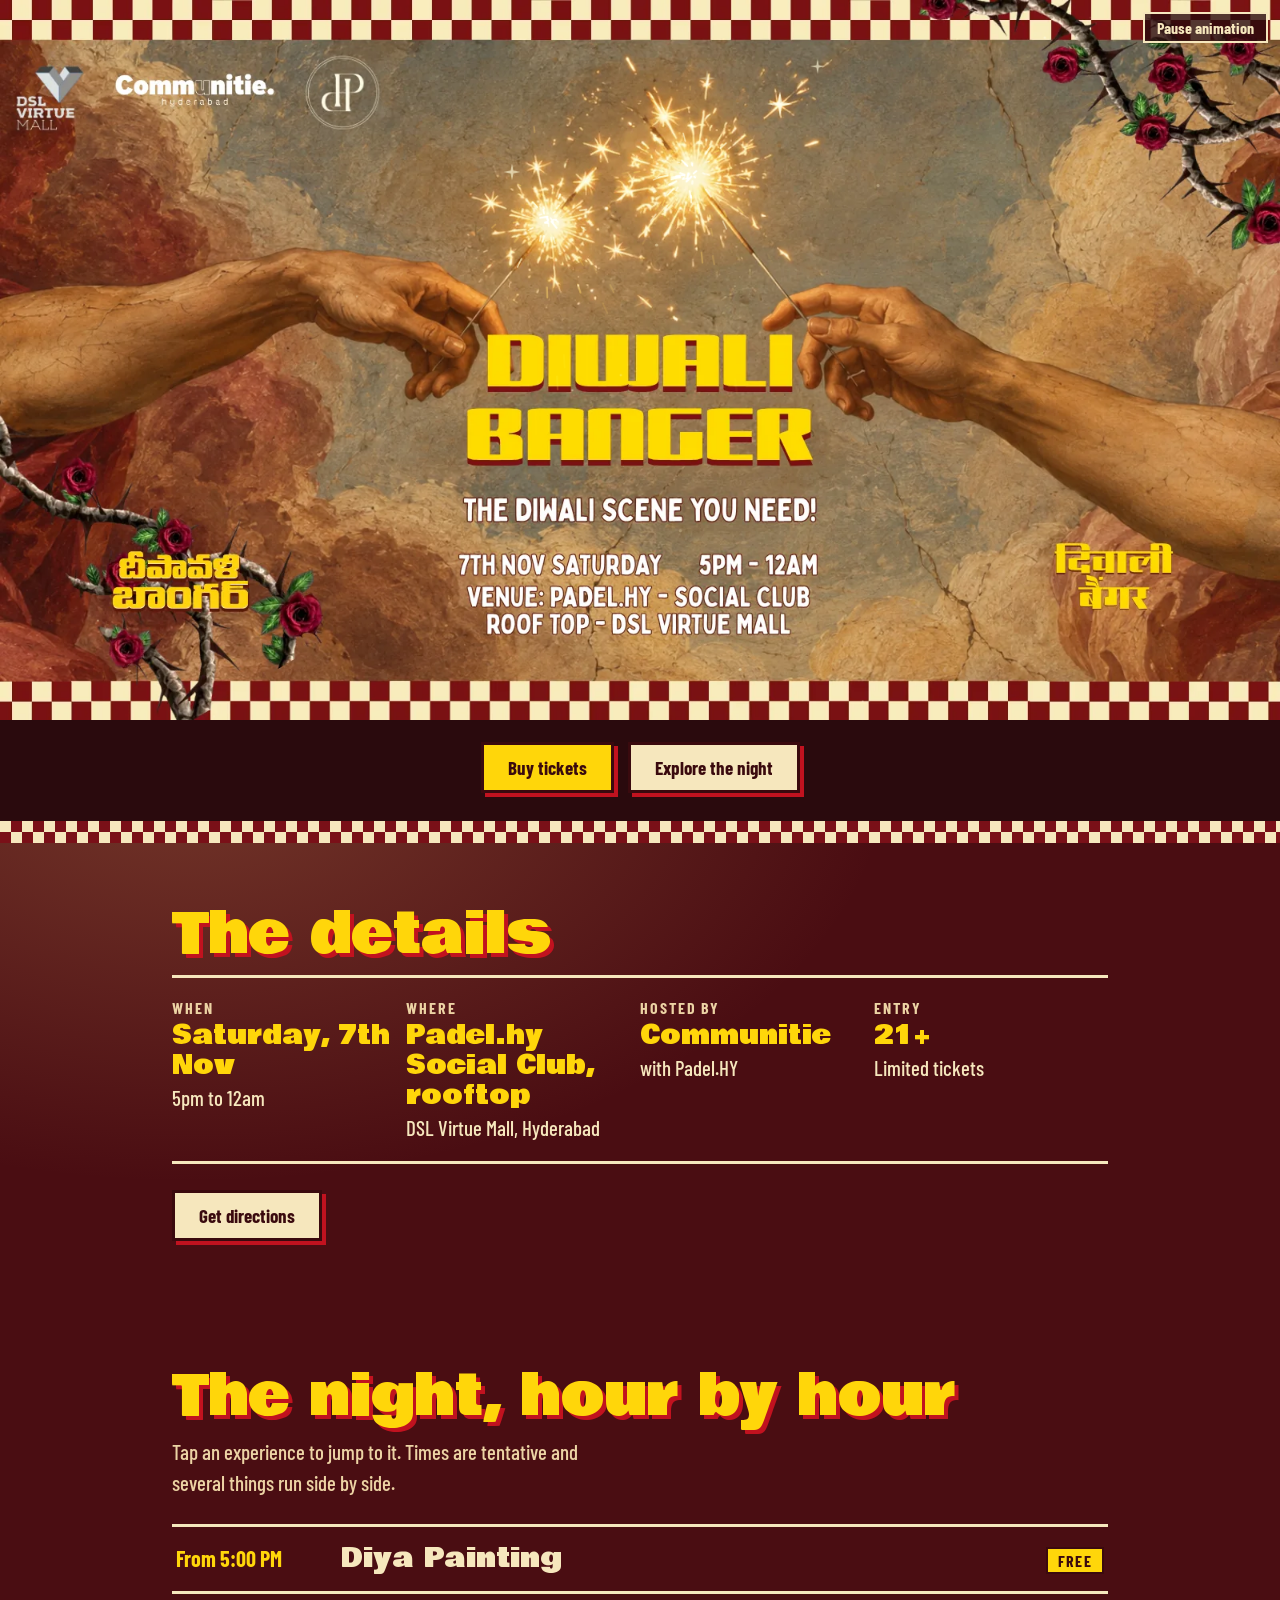
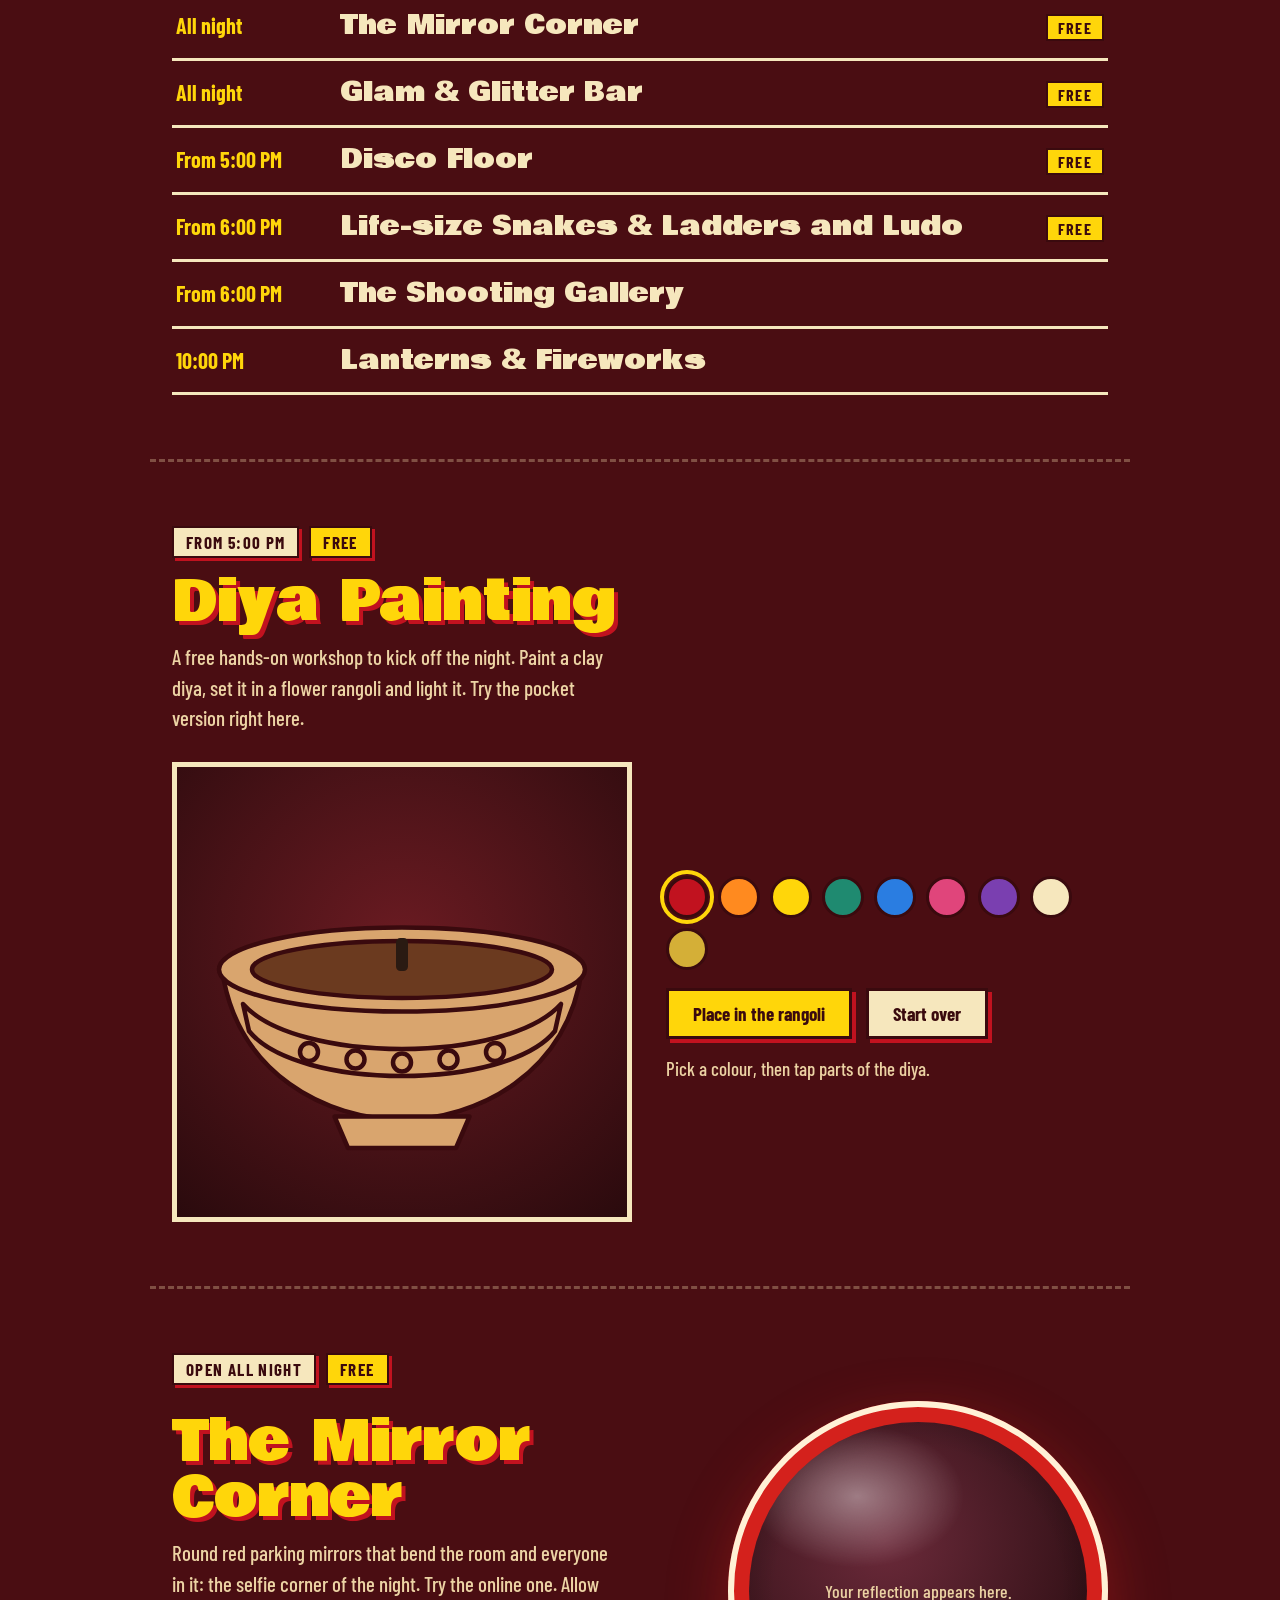
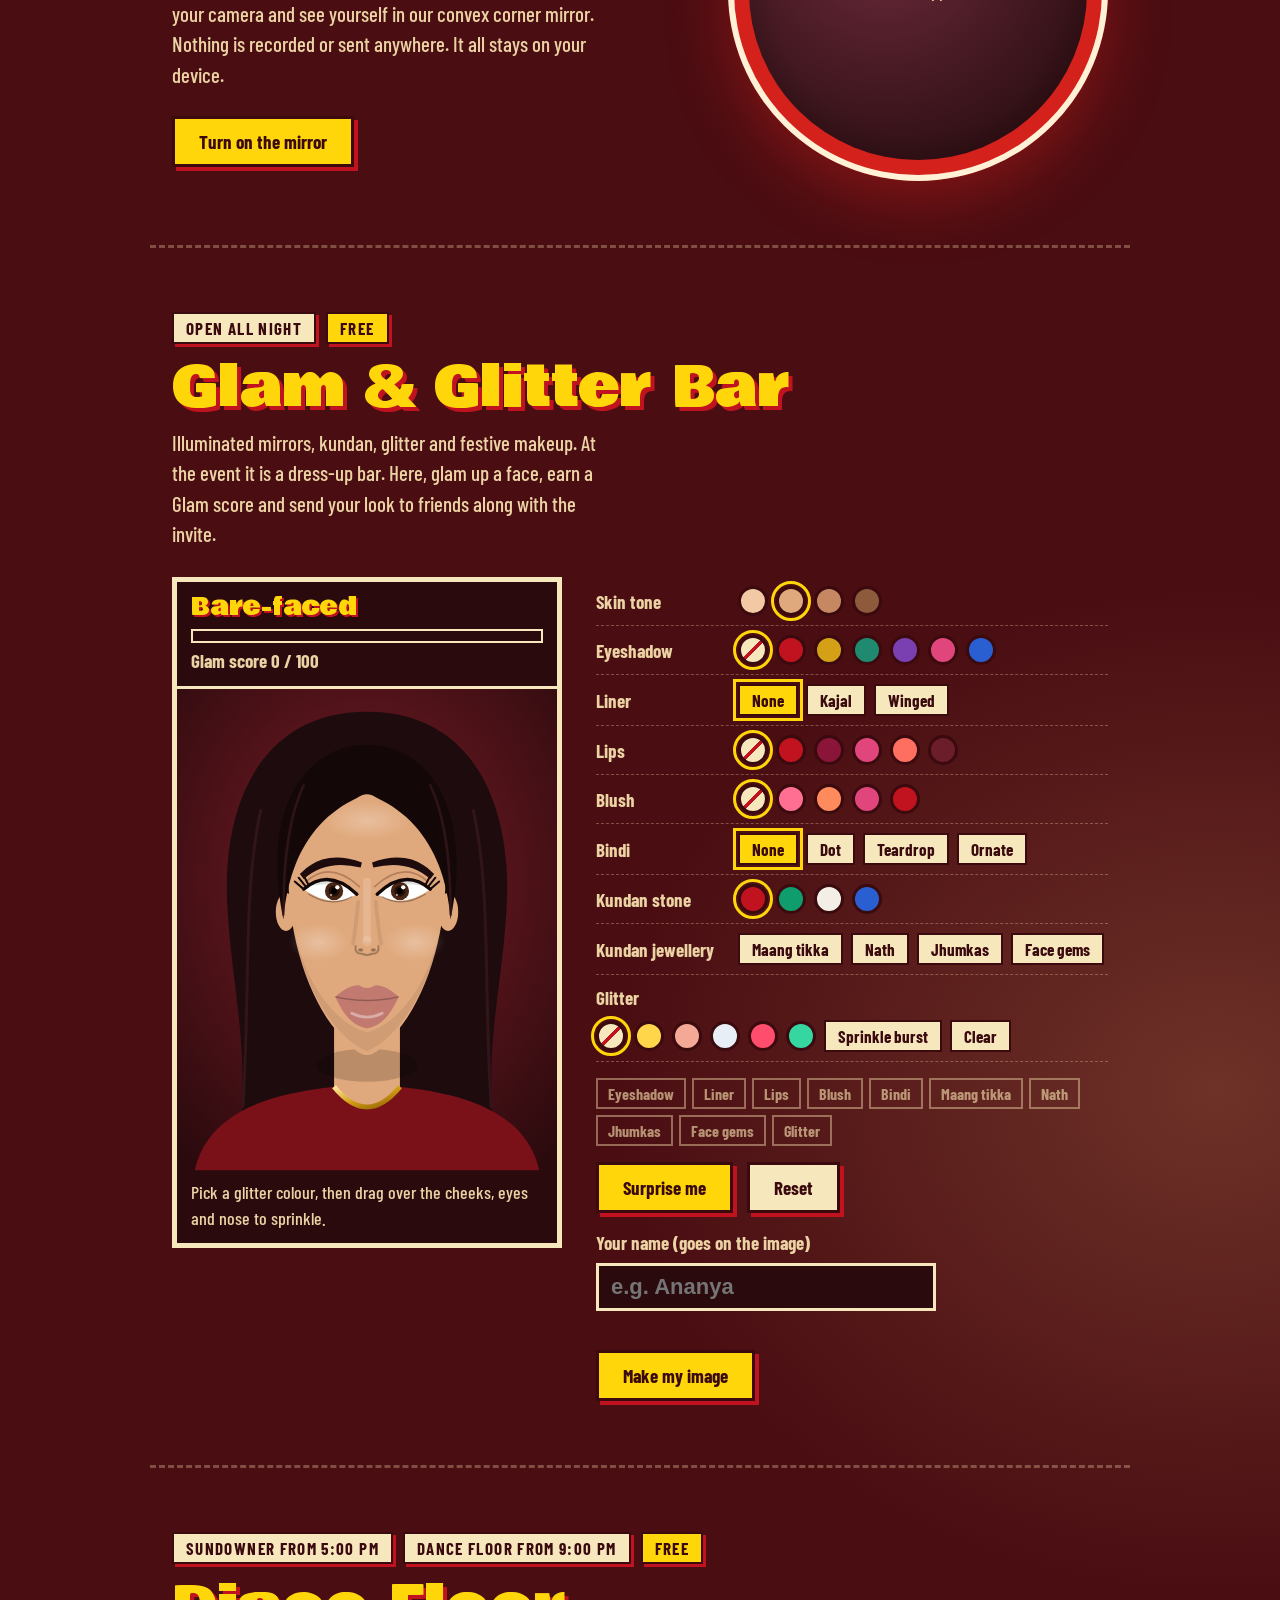
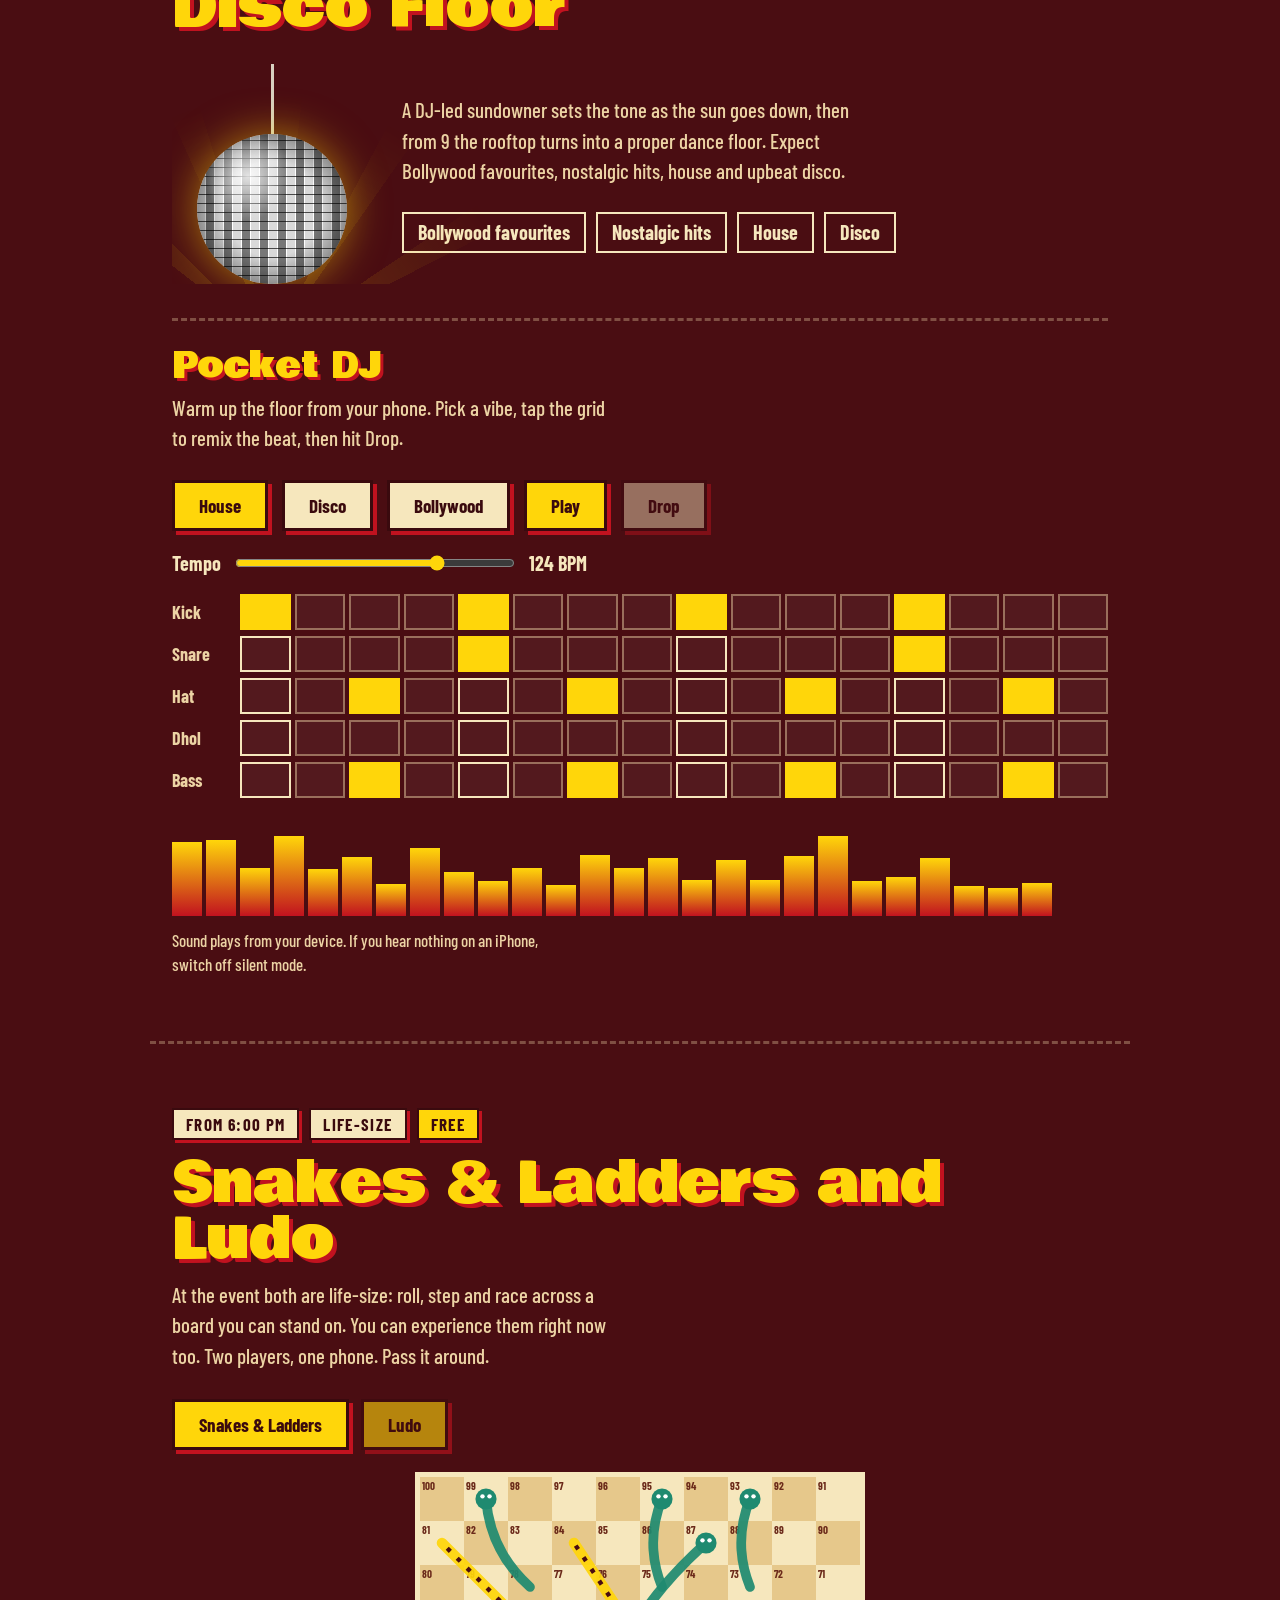
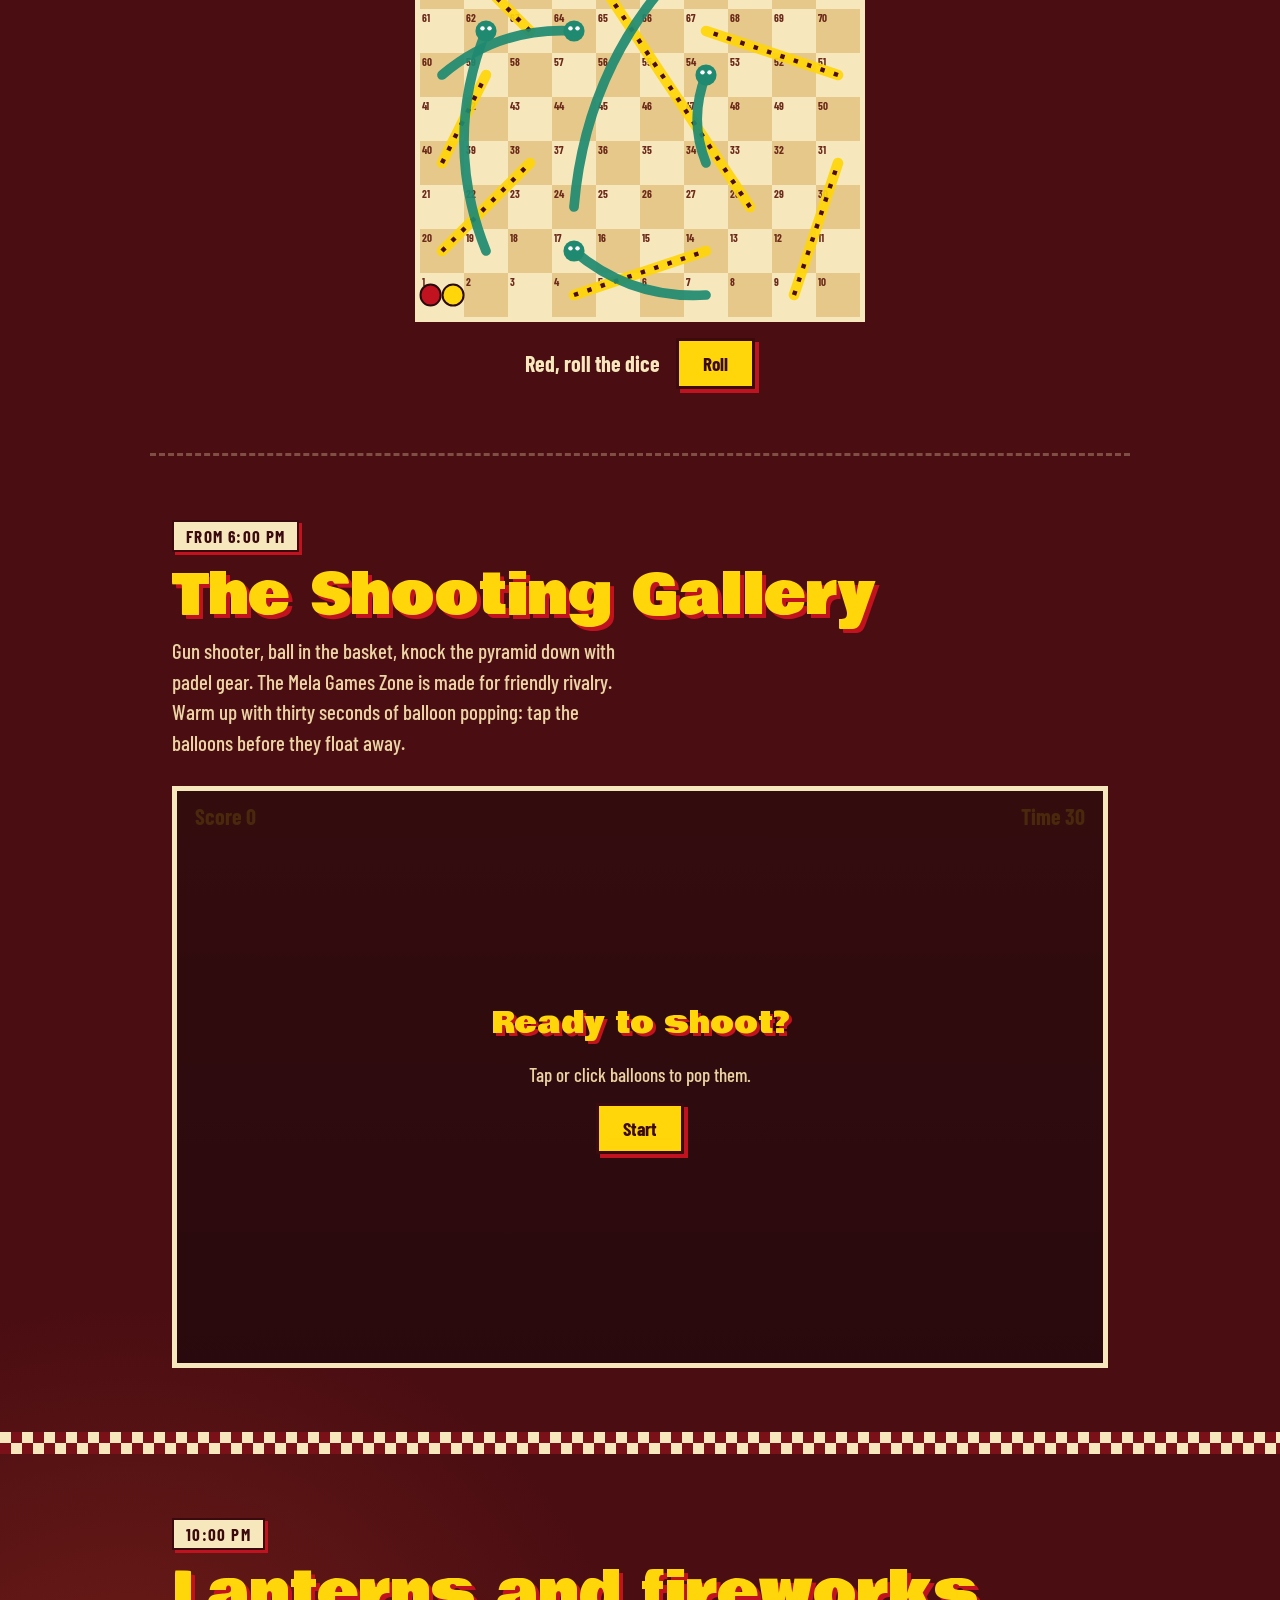
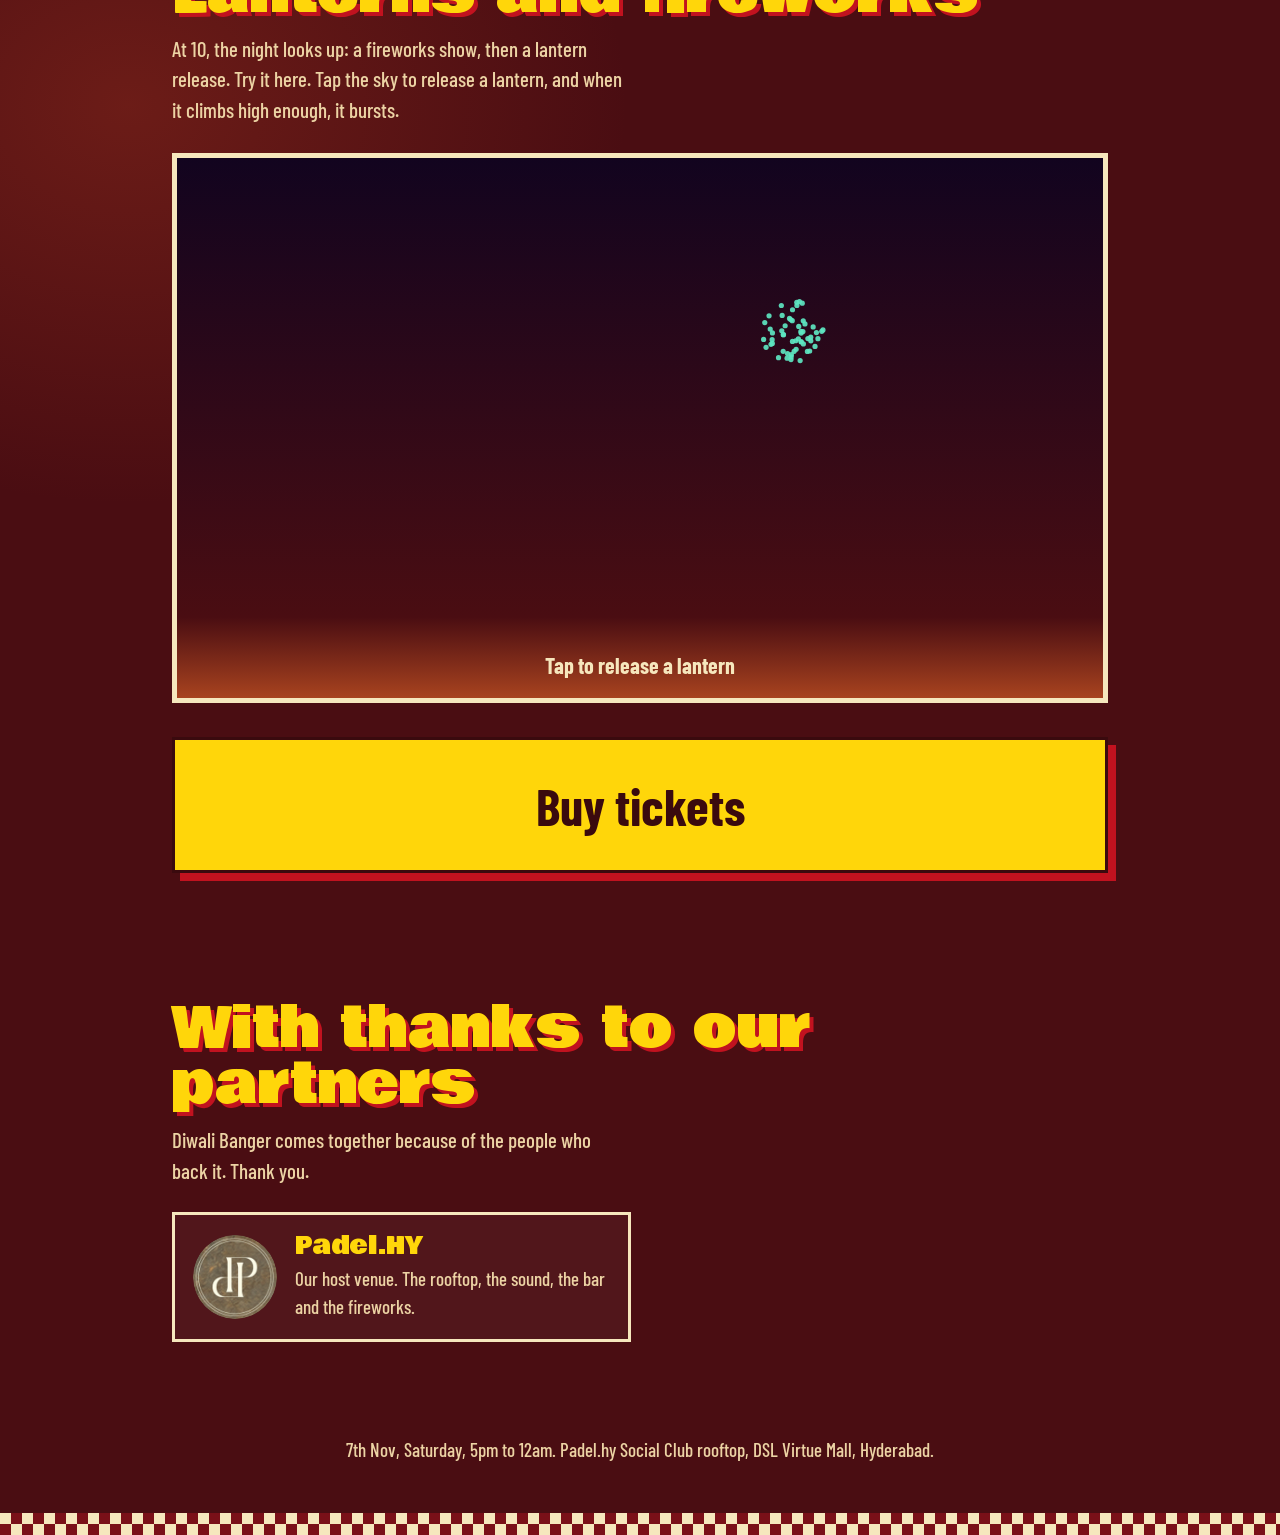
==== commit 6371d2f9: "Updated Header" ====
--- a/index.html
+++ b/index.html
@@ -25,7 +25,6 @@
 </head>
 <body>
 <header id="banner">
-  <h1 class="sr">Diwali Banger, the Diwali scene you need. By Communitie with Padel.HY. Saturday 7th Nov, 5pm to 12am. Padel.hy Social Club rooftop, DSL Virtue Mall, Hyderabad.</h1>
   <div class="bn-view">
     <div class="bn-art" aria-hidden="true">
       <div class="bn-kb">
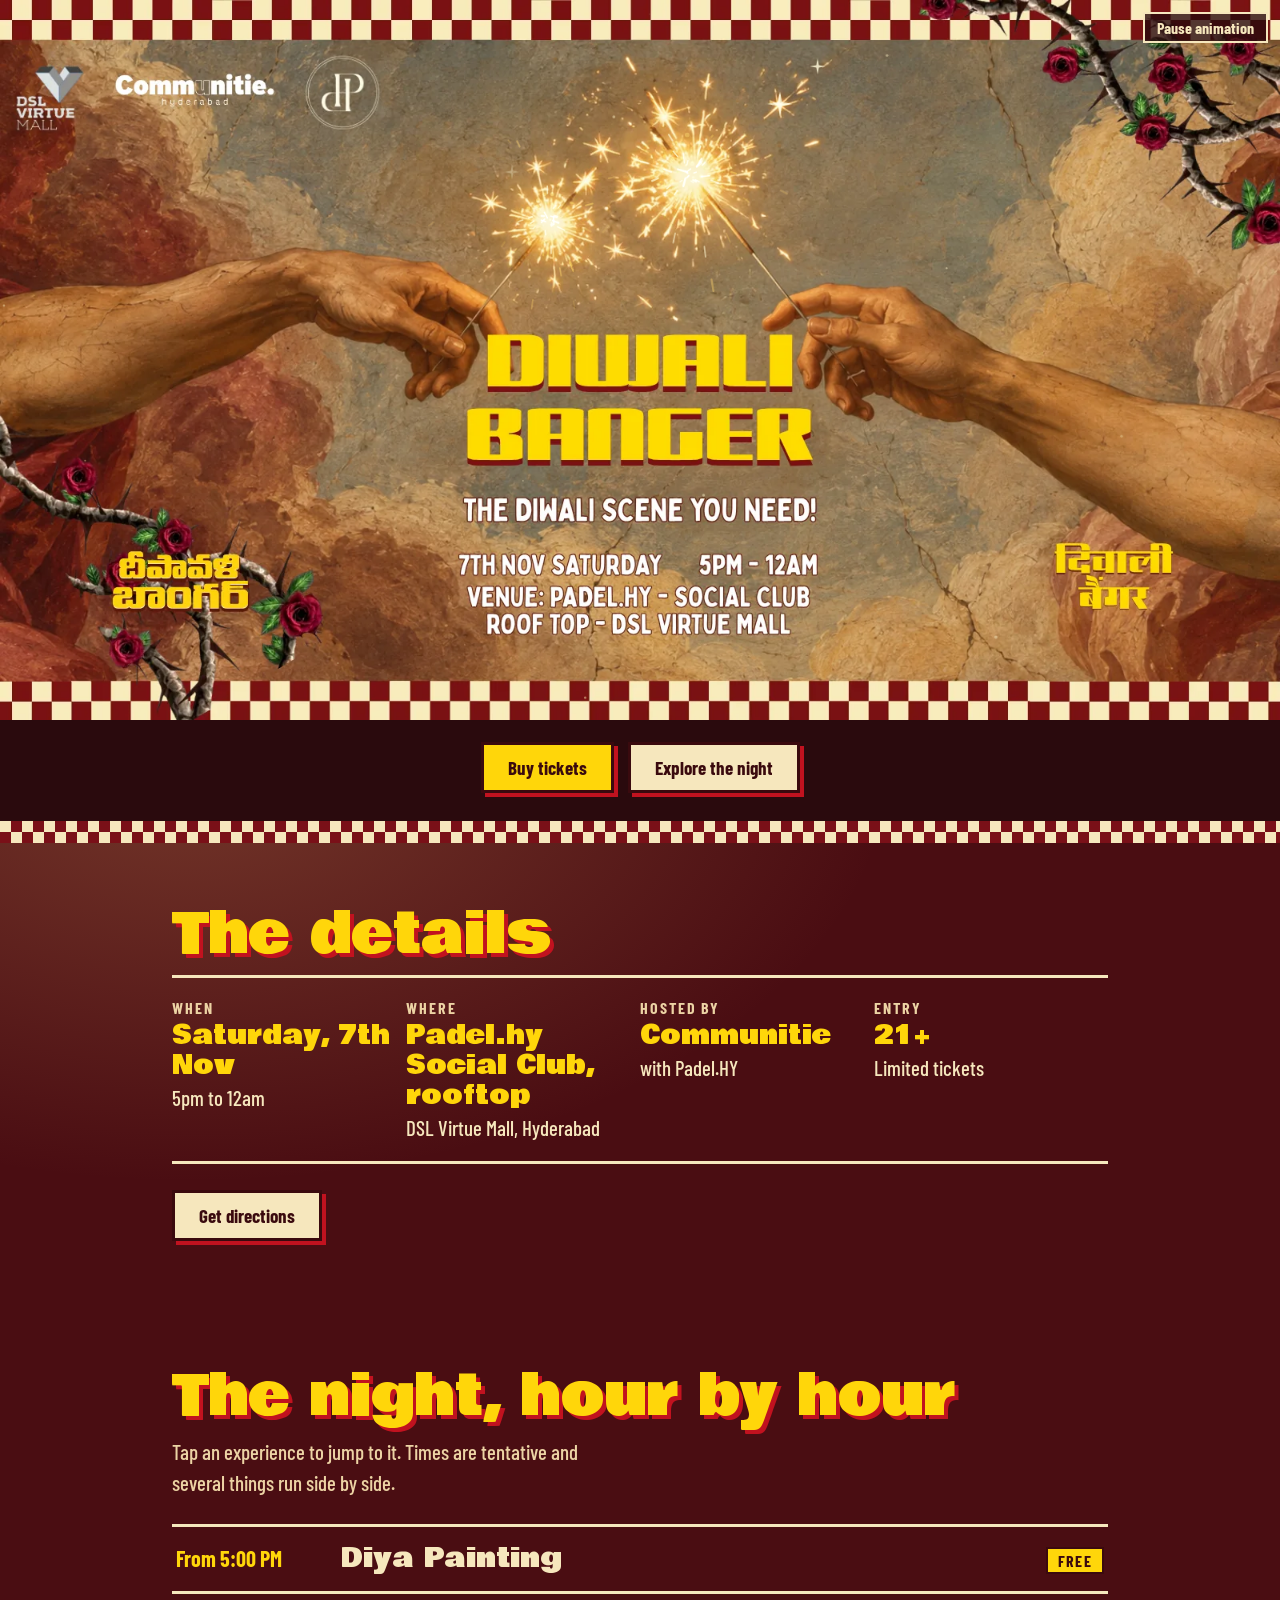
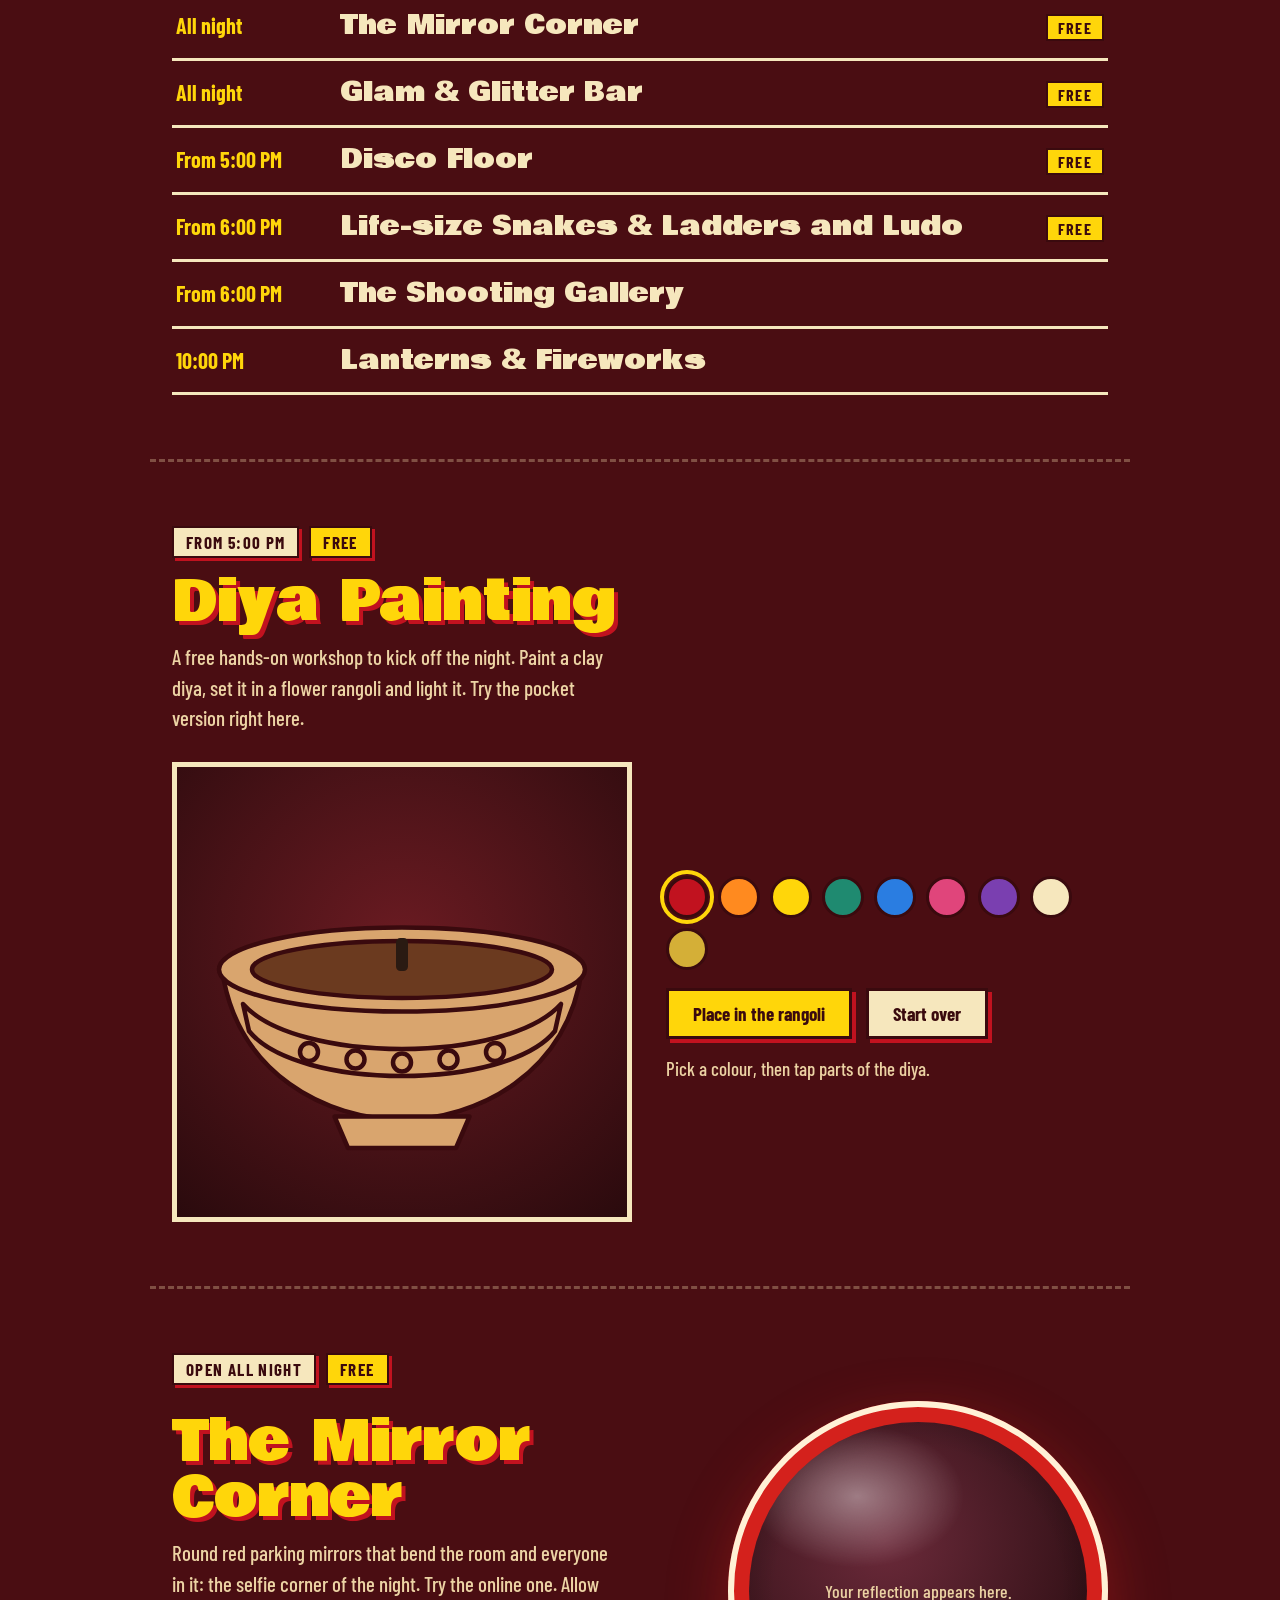
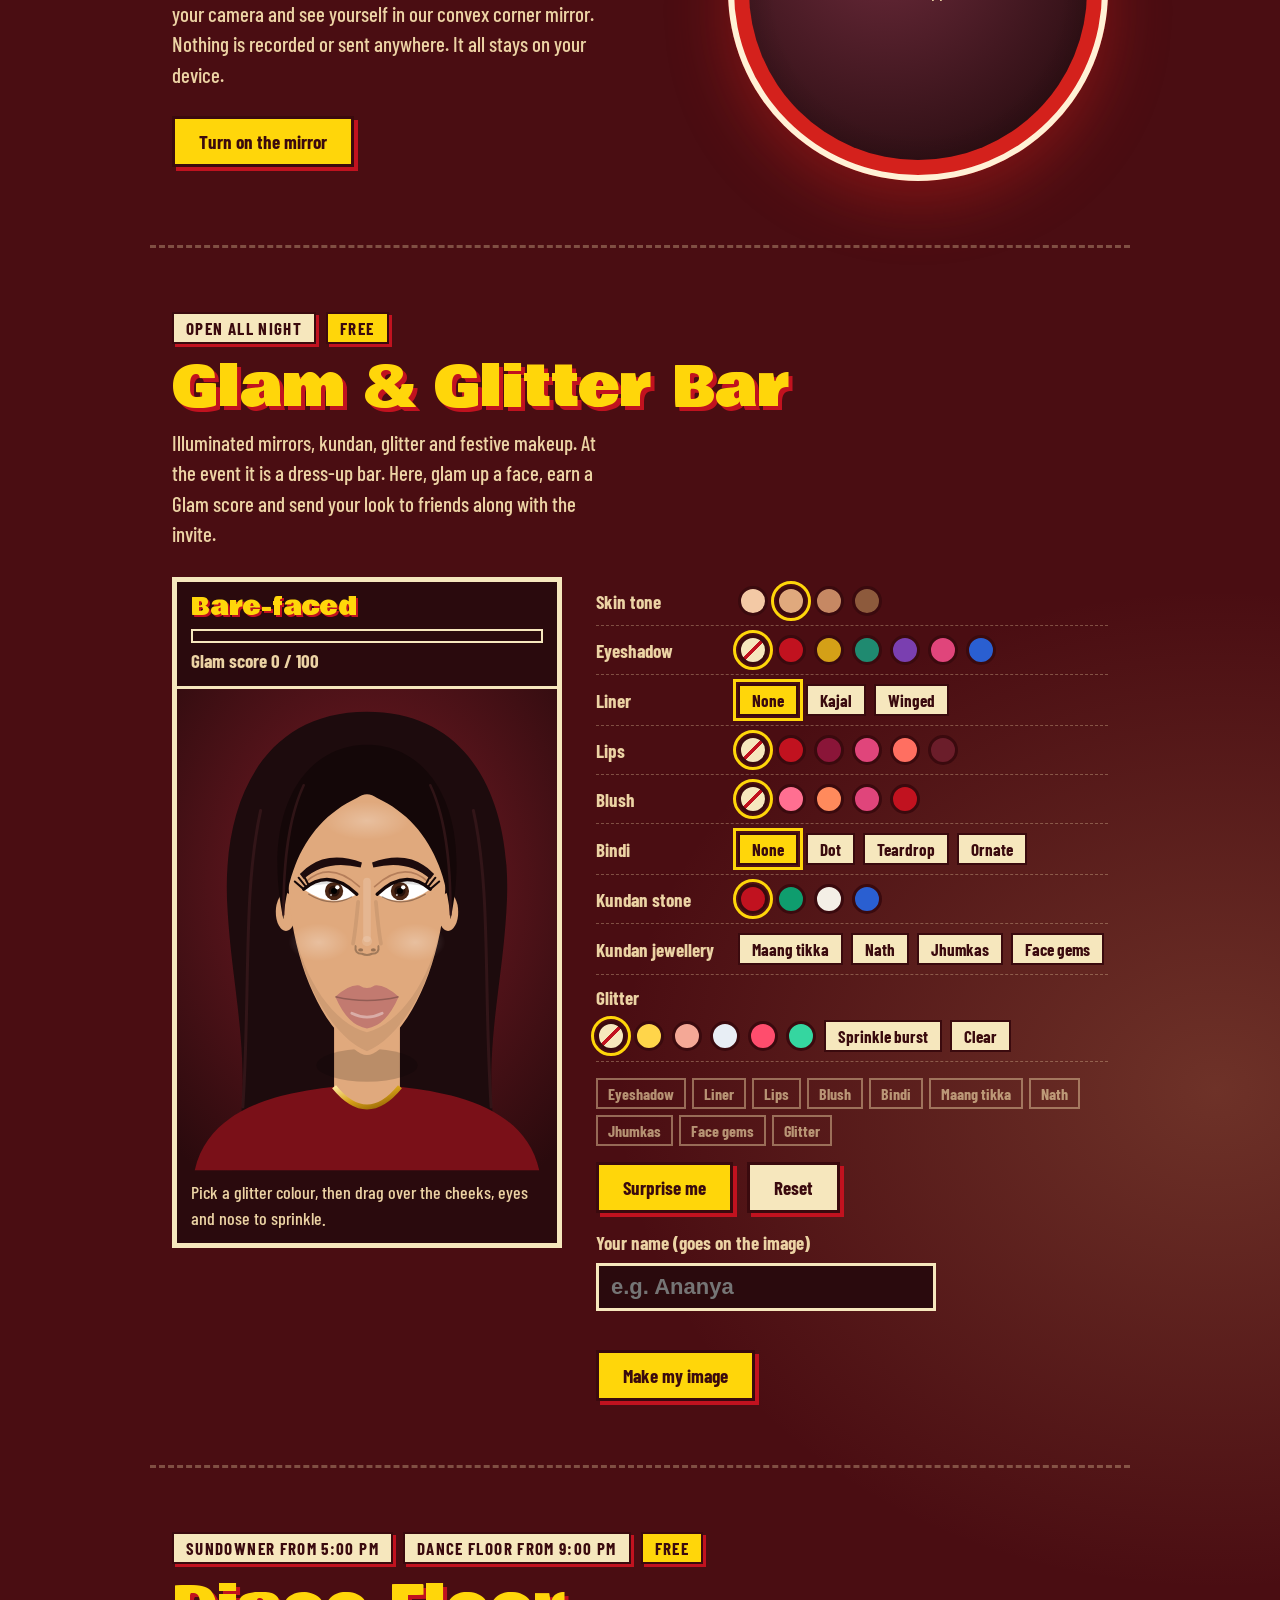
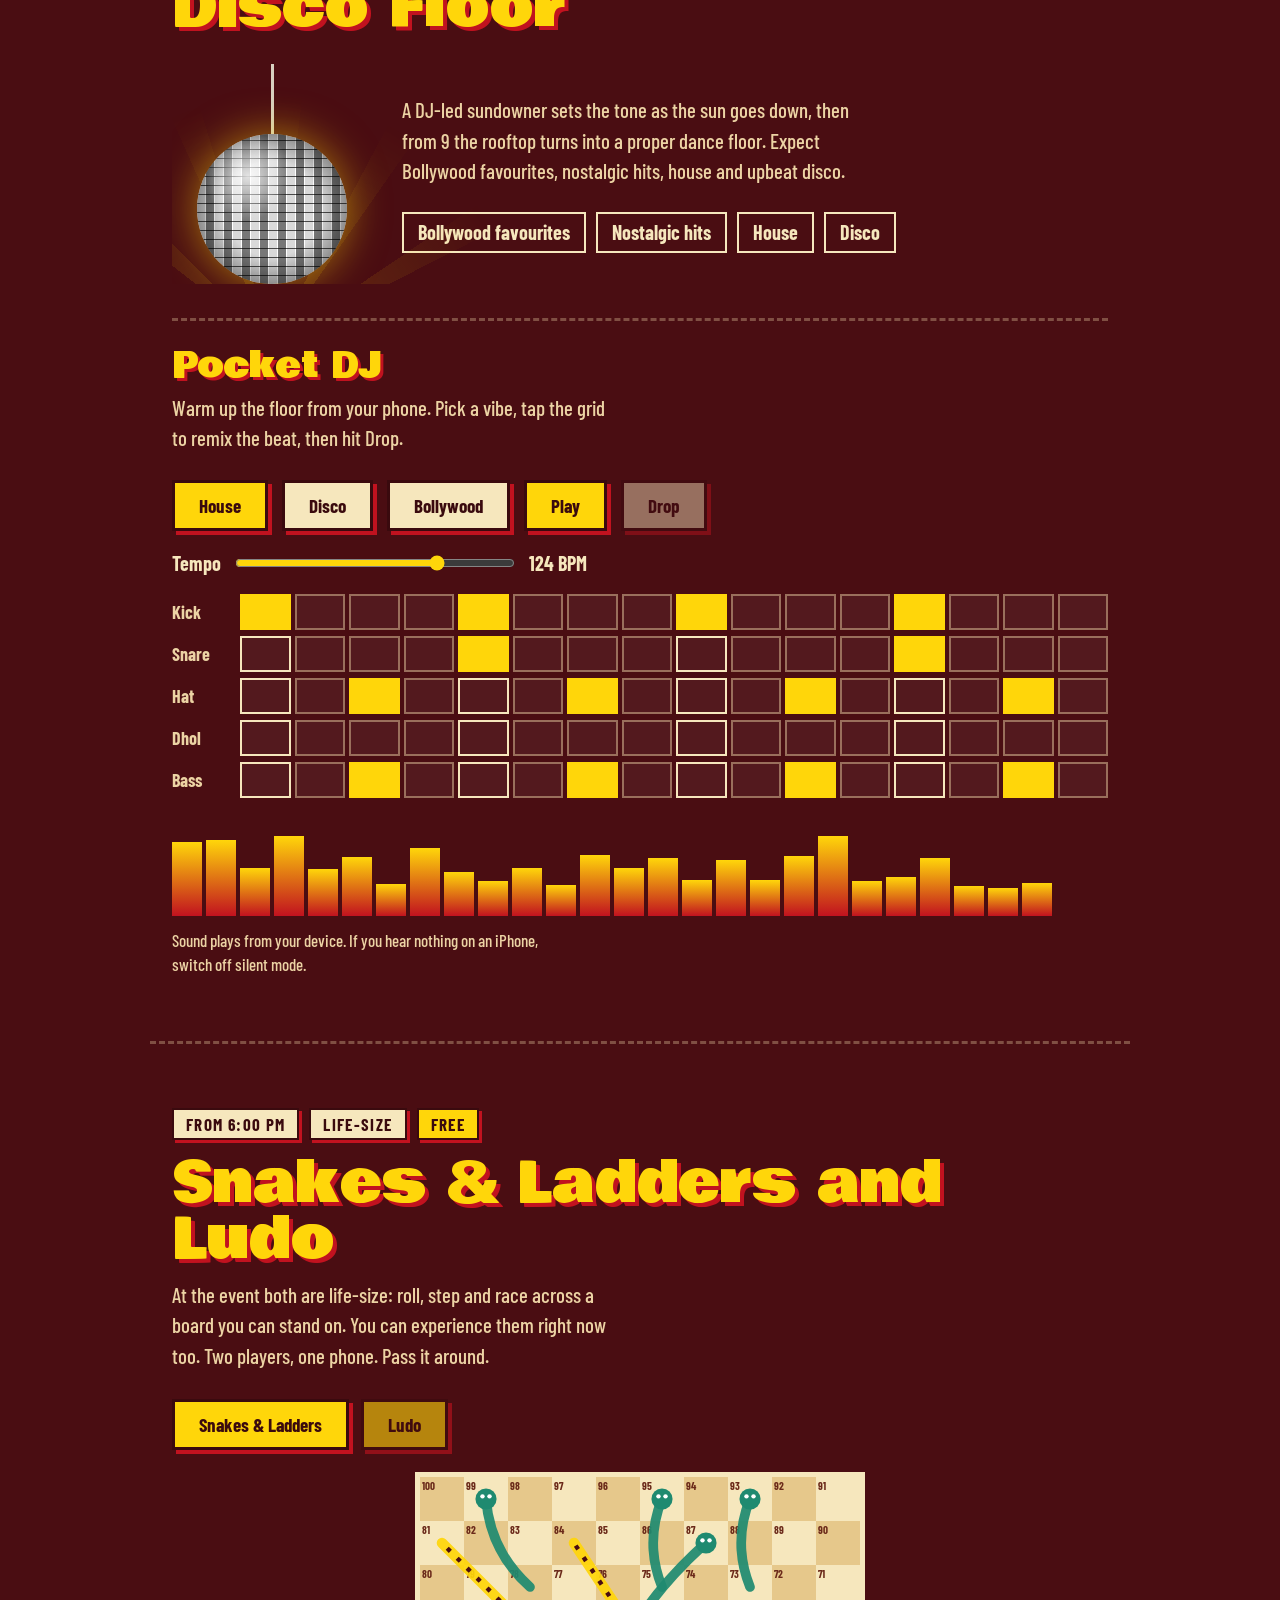
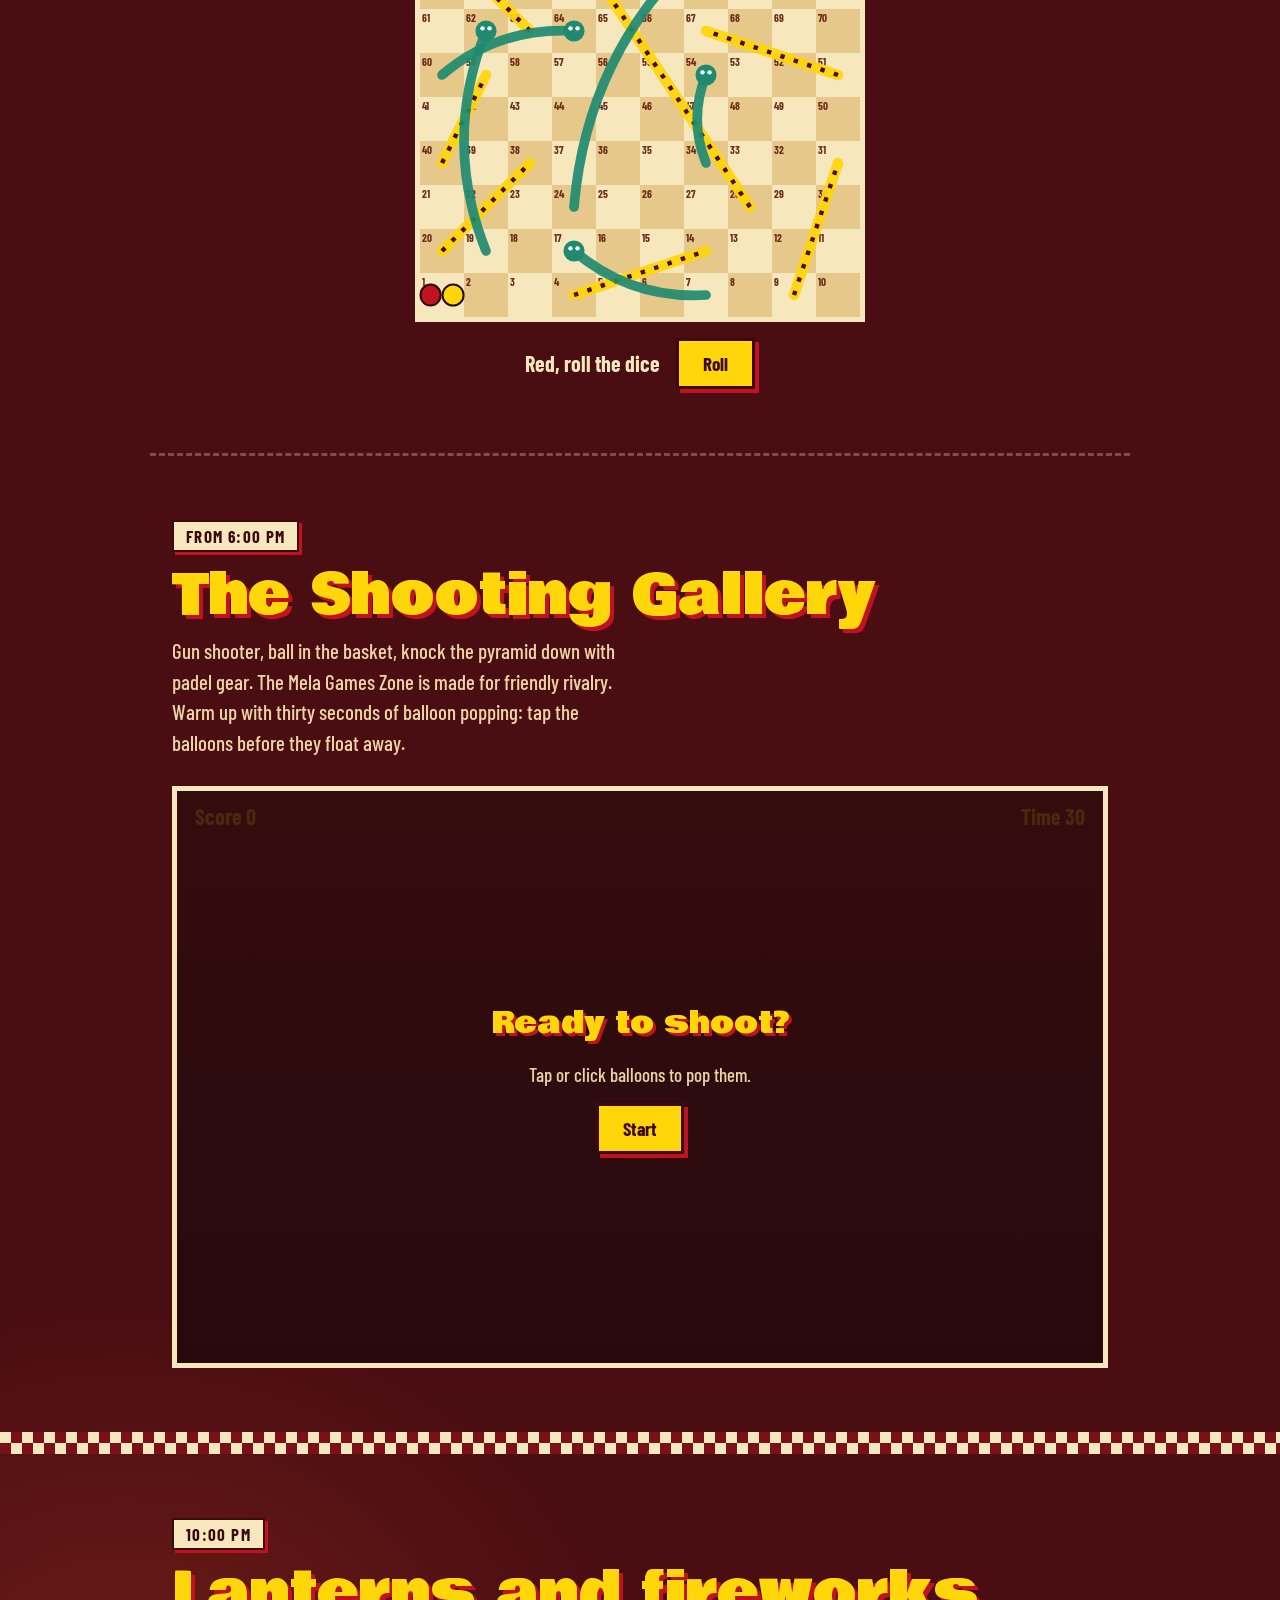
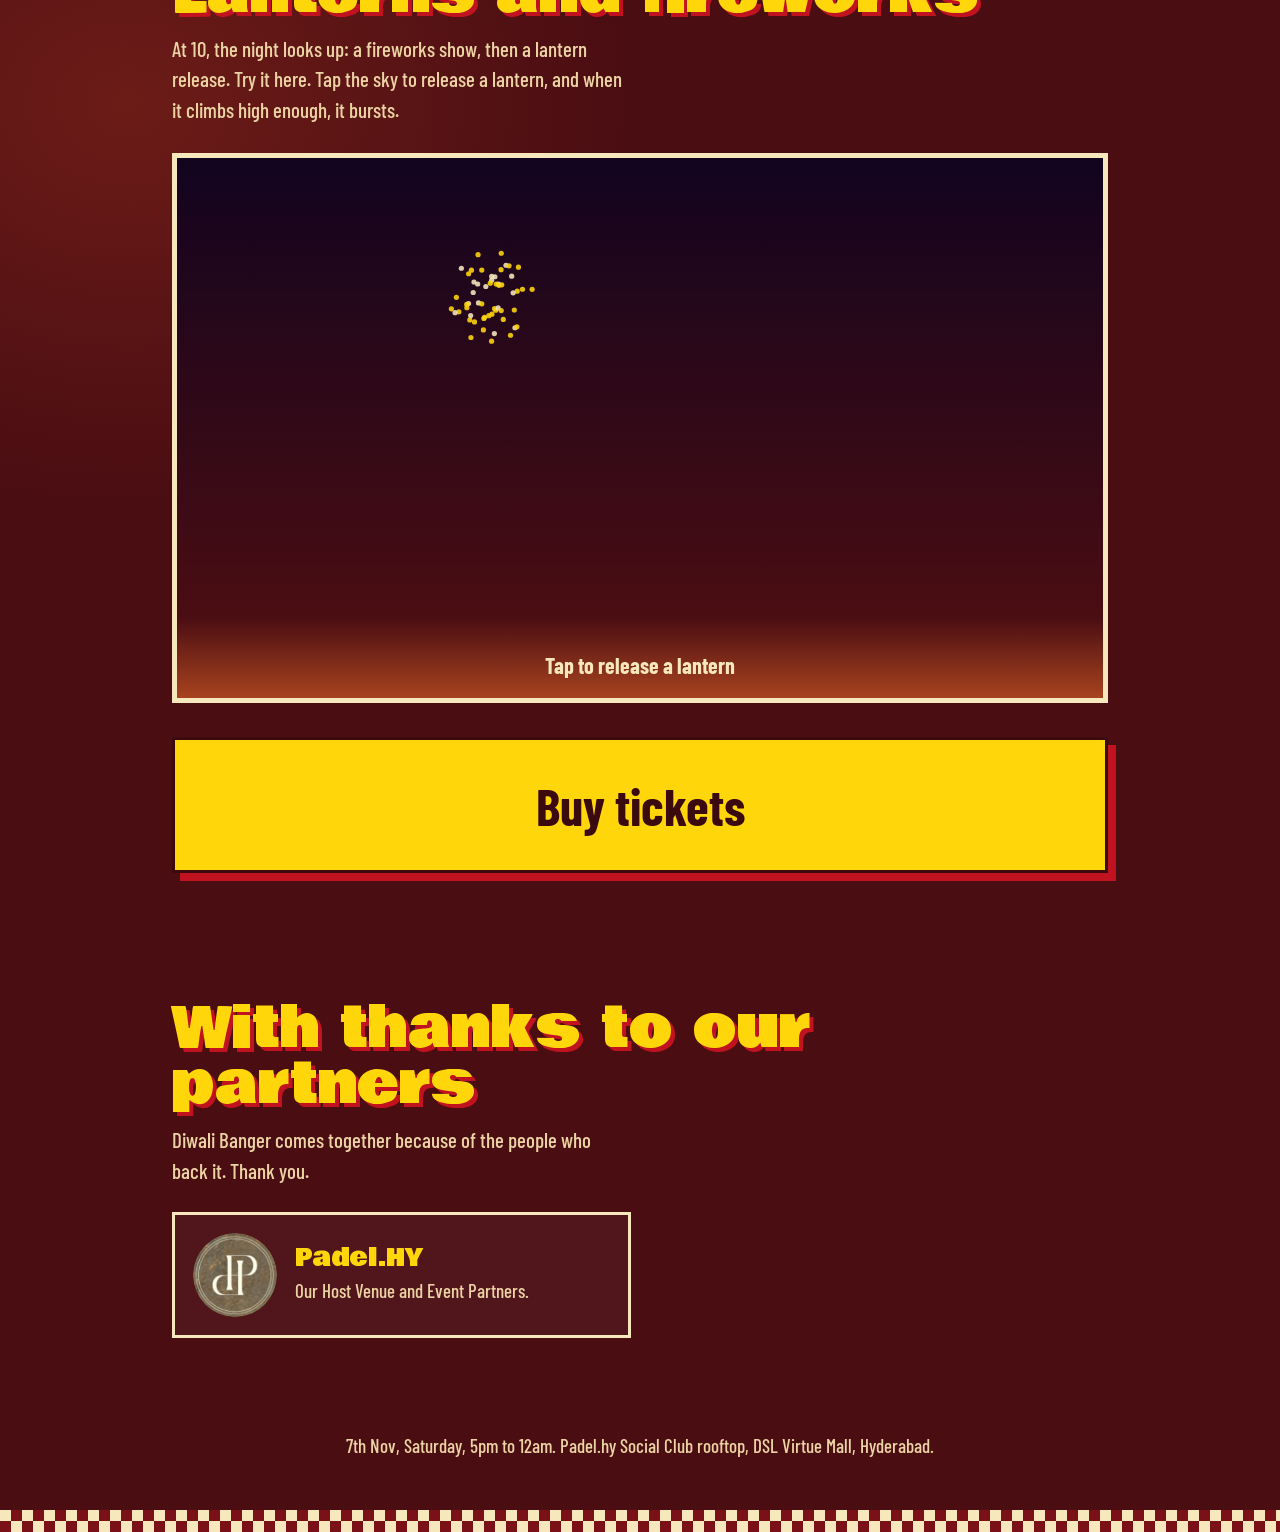
==== commit acb26030: "Partner updated" ====
--- a/index.html
+++ b/index.html
@@ -266,7 +266,7 @@
   <h2>With thanks to our partners</h2>
   <p class="lede">Diwali Banger comes together because of the people who back it. Thank you.</p>
   <ul class="partners">
-    <li class="pt"><img src="assets/logo-padelhy.png" alt="Padel.HY logo" width="297" height="297" loading="lazy"><div><b>Padel.HY</b><span>Our host venue. The rooftop, the sound, the bar and the fireworks.</span></div></li>
+    <li class="pt"><img src="assets/logo-padelhy.png" alt="Padel.HY logo" width="297" height="297" loading="lazy"><div><b>Padel.HY</b><span>Our Host Venue and Event Partners.</span></div></li>
     <!-- To add a partner: copy the <li> above, drop the logo into assets/, then change the logo path, name and one-line role. -->
   </ul>
 </section>
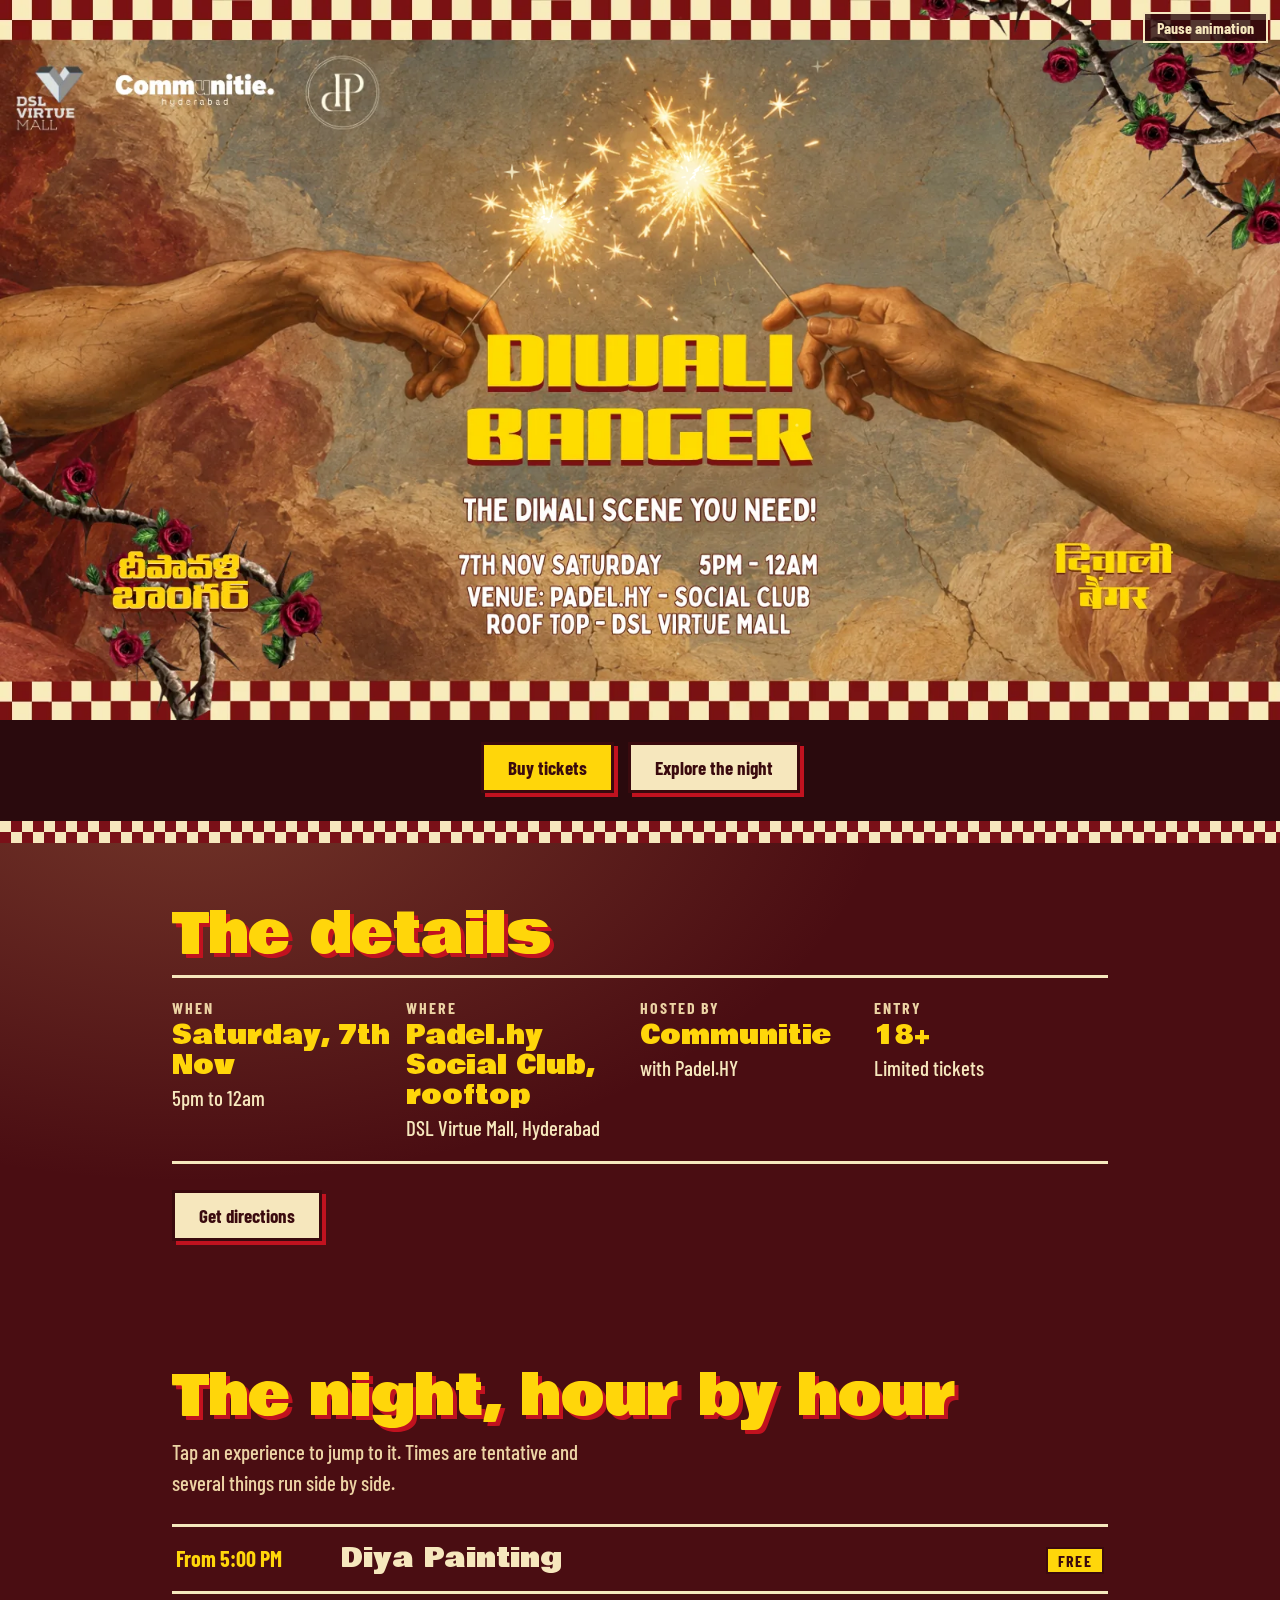
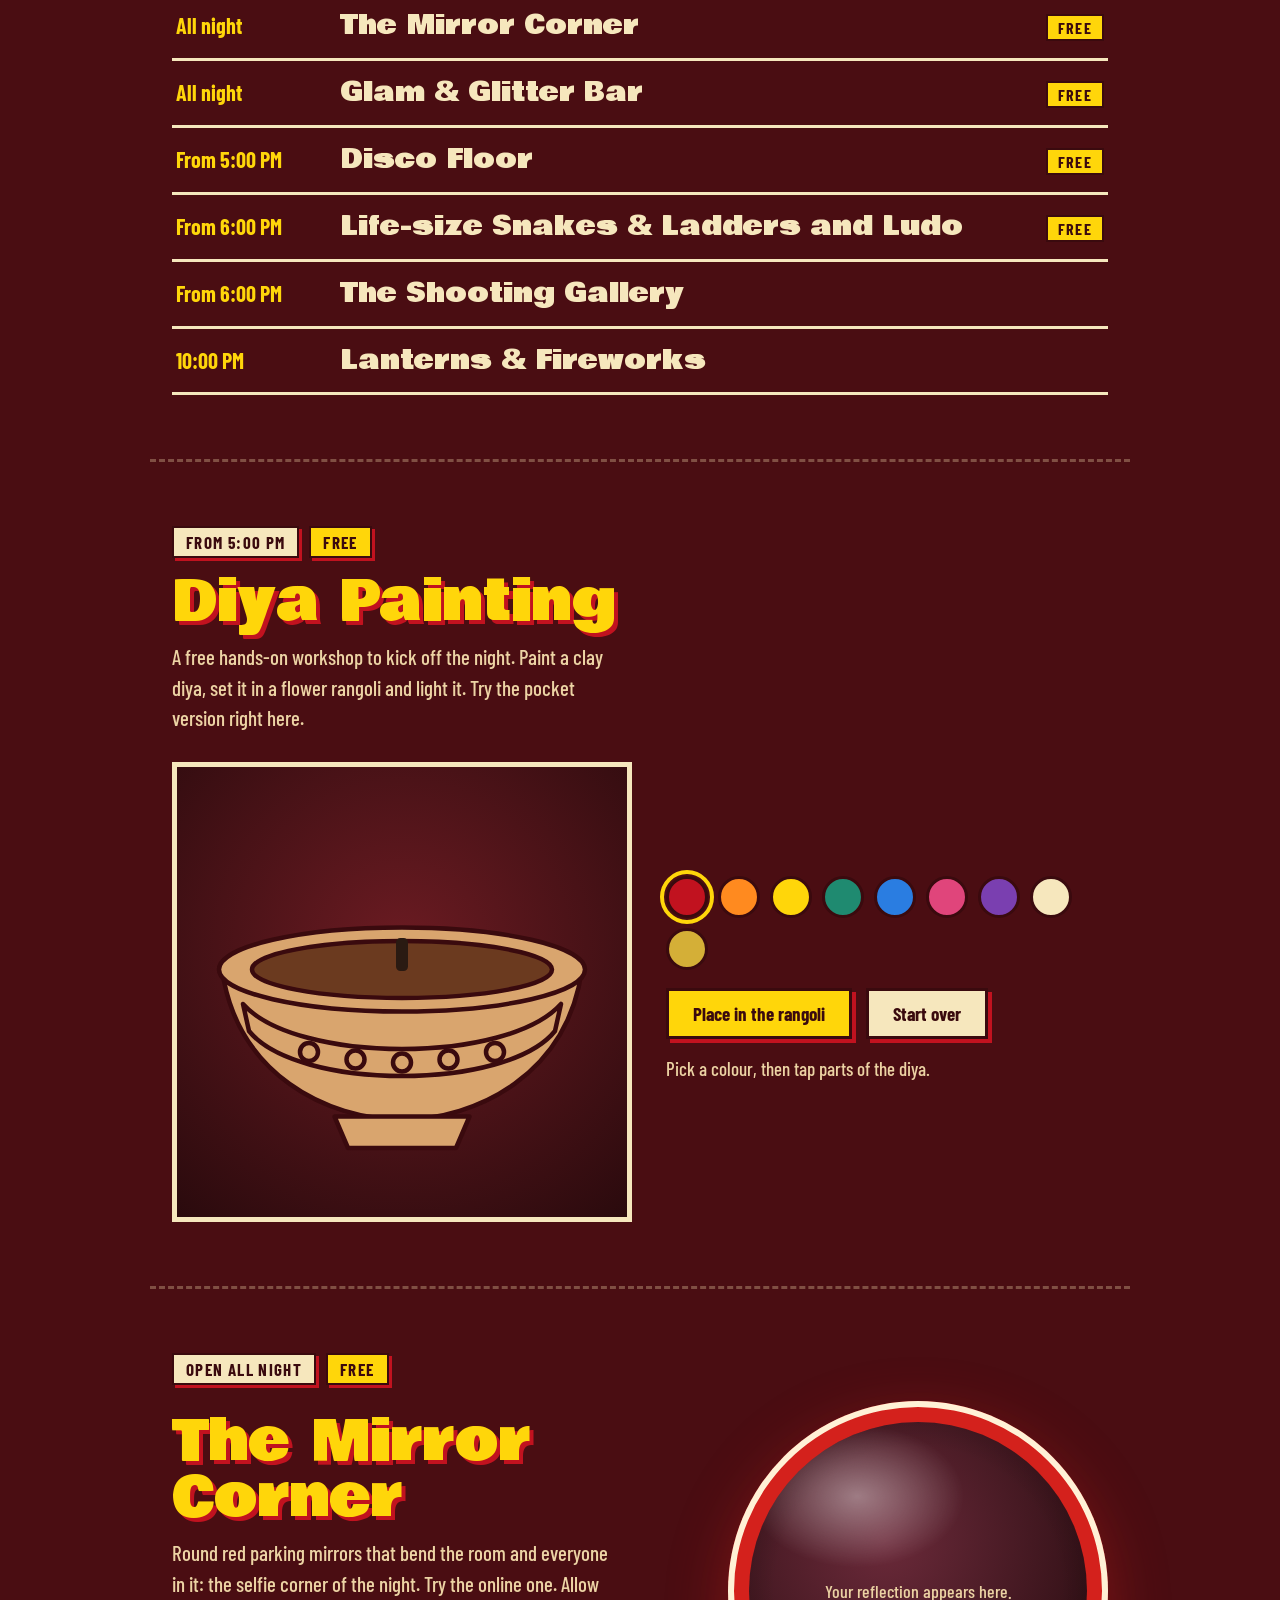
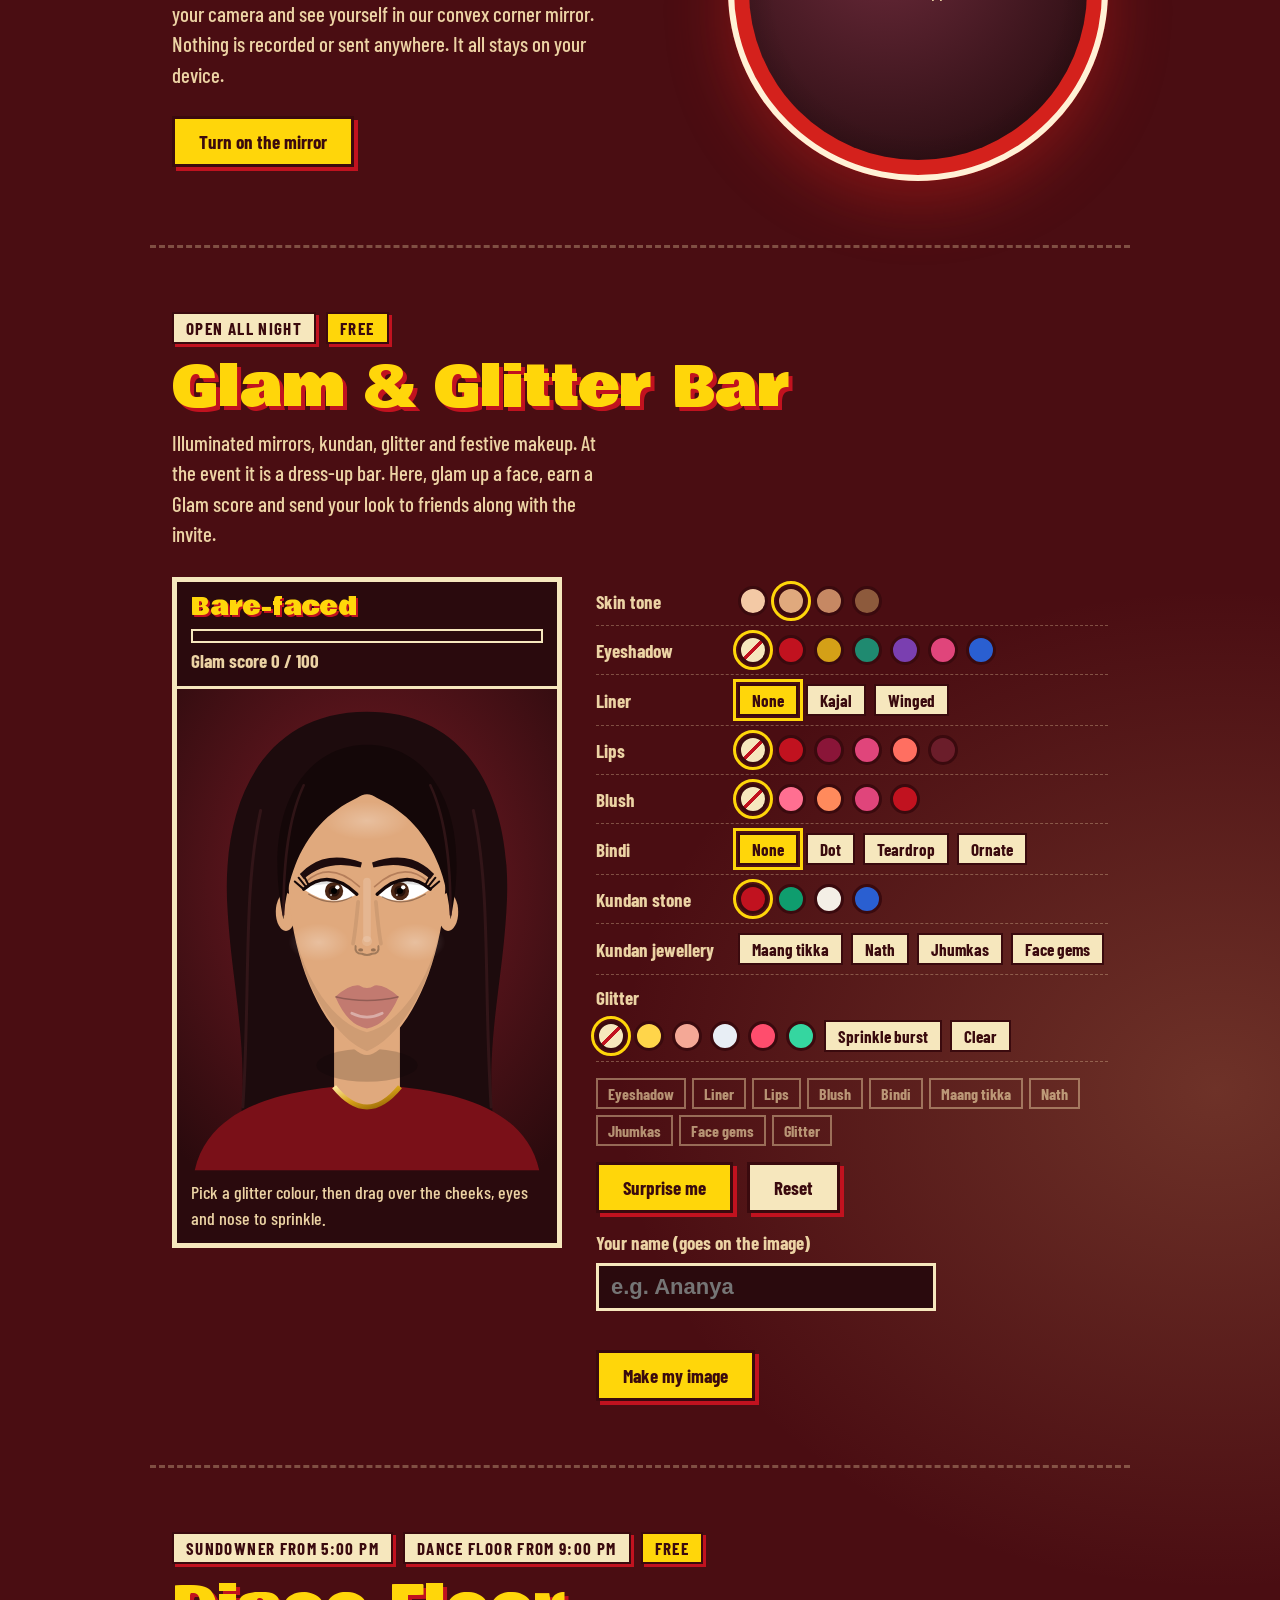
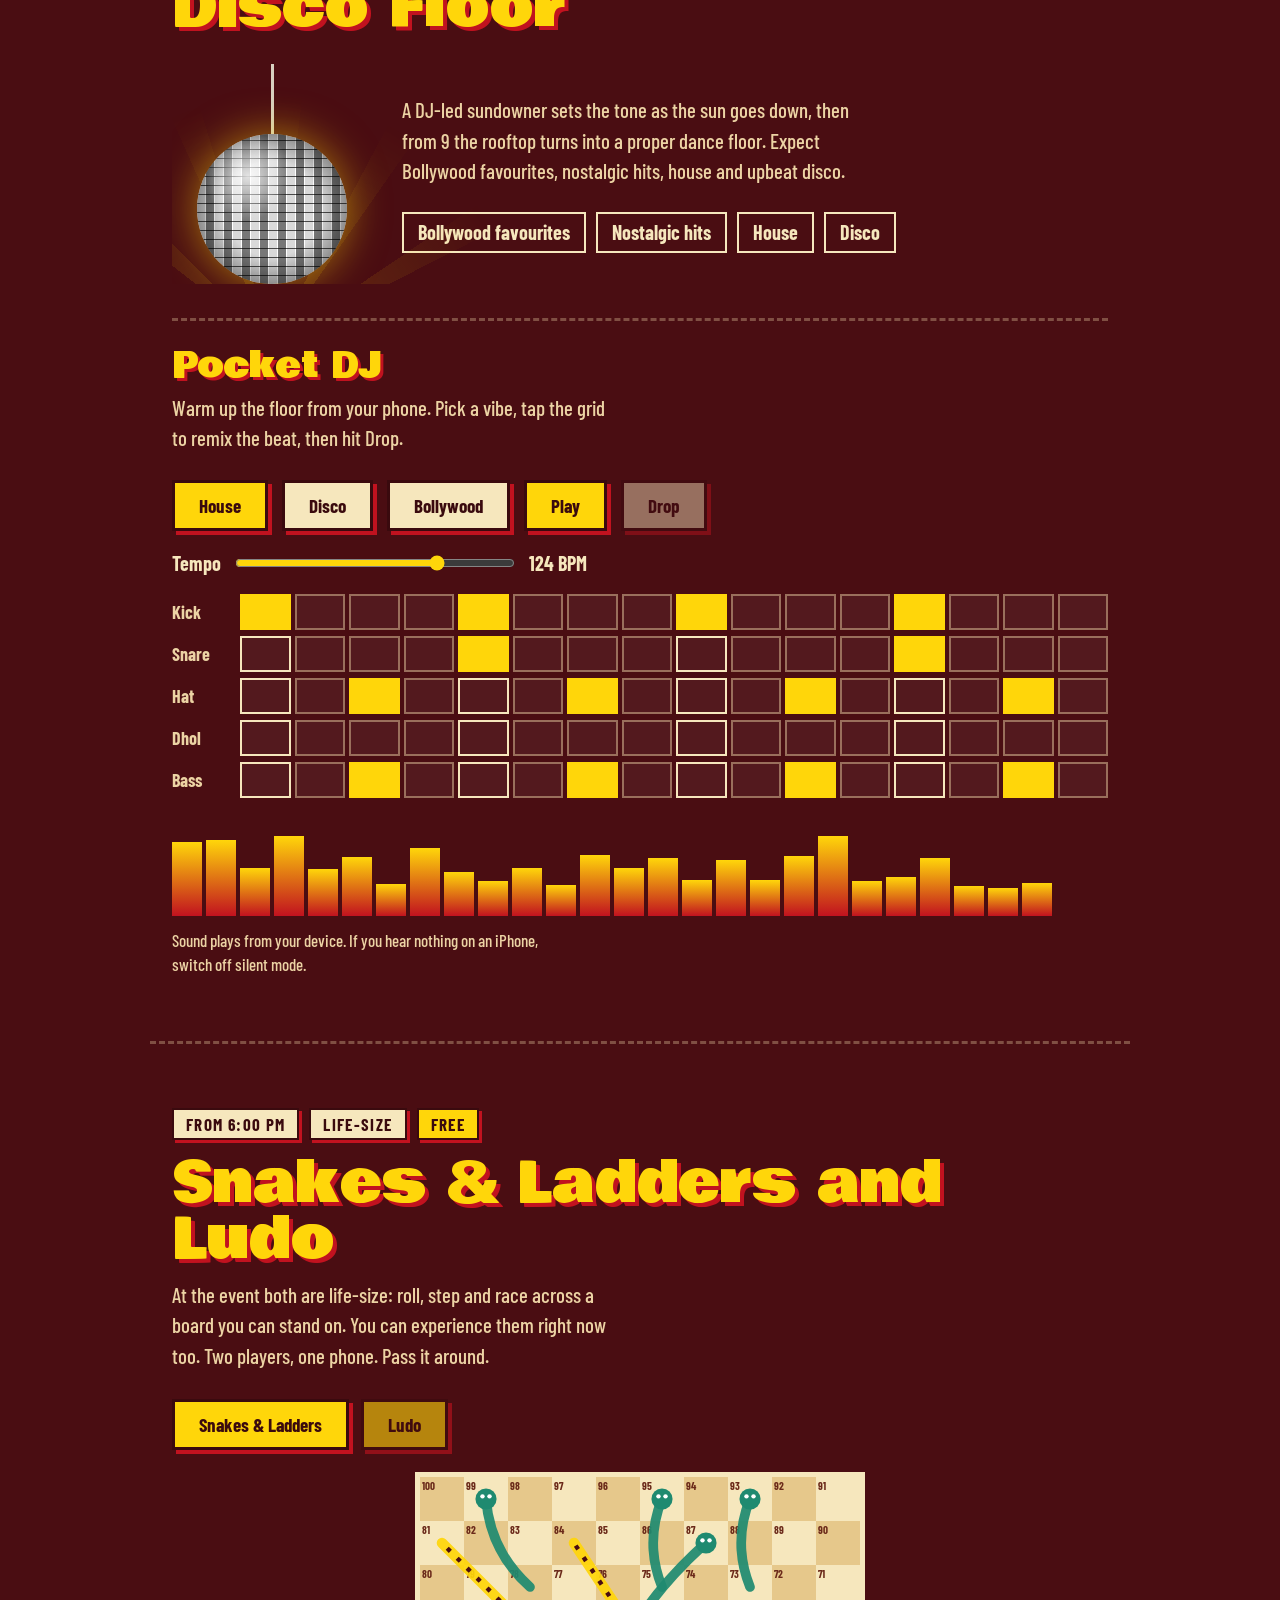
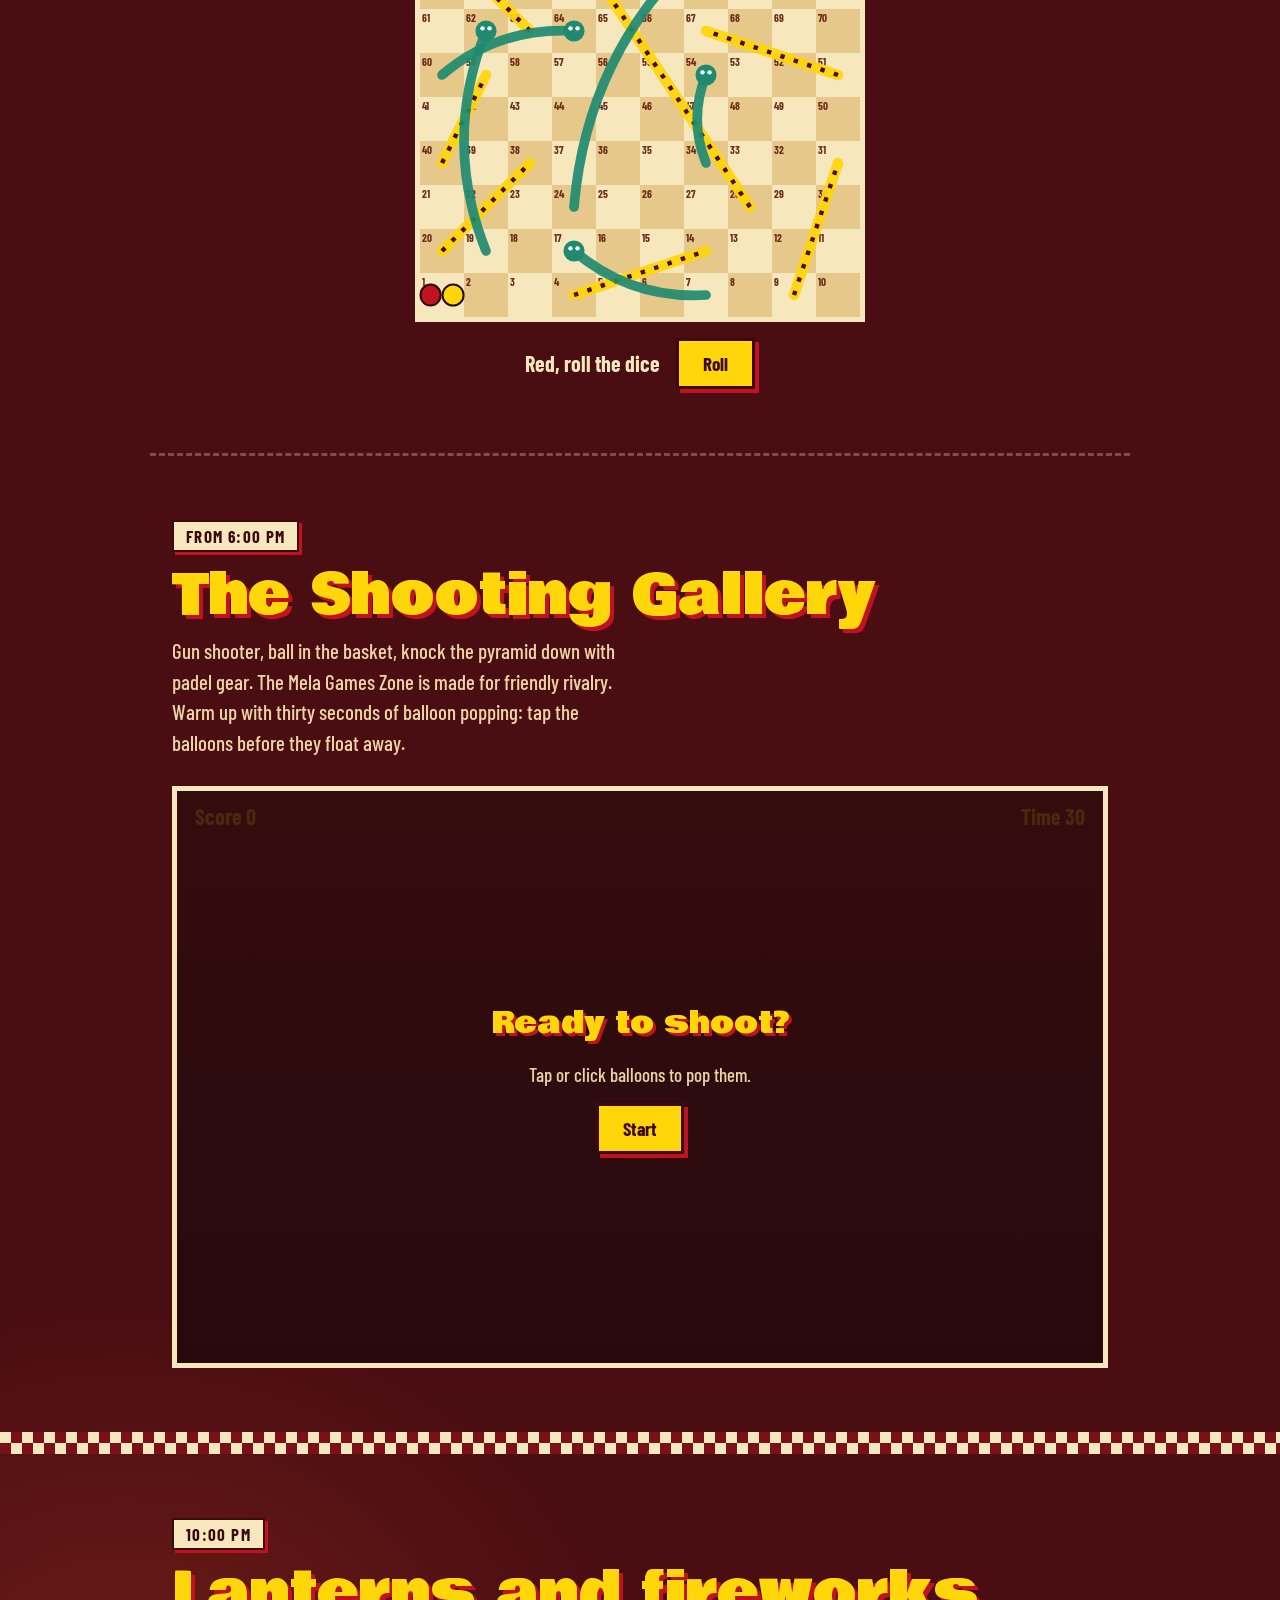
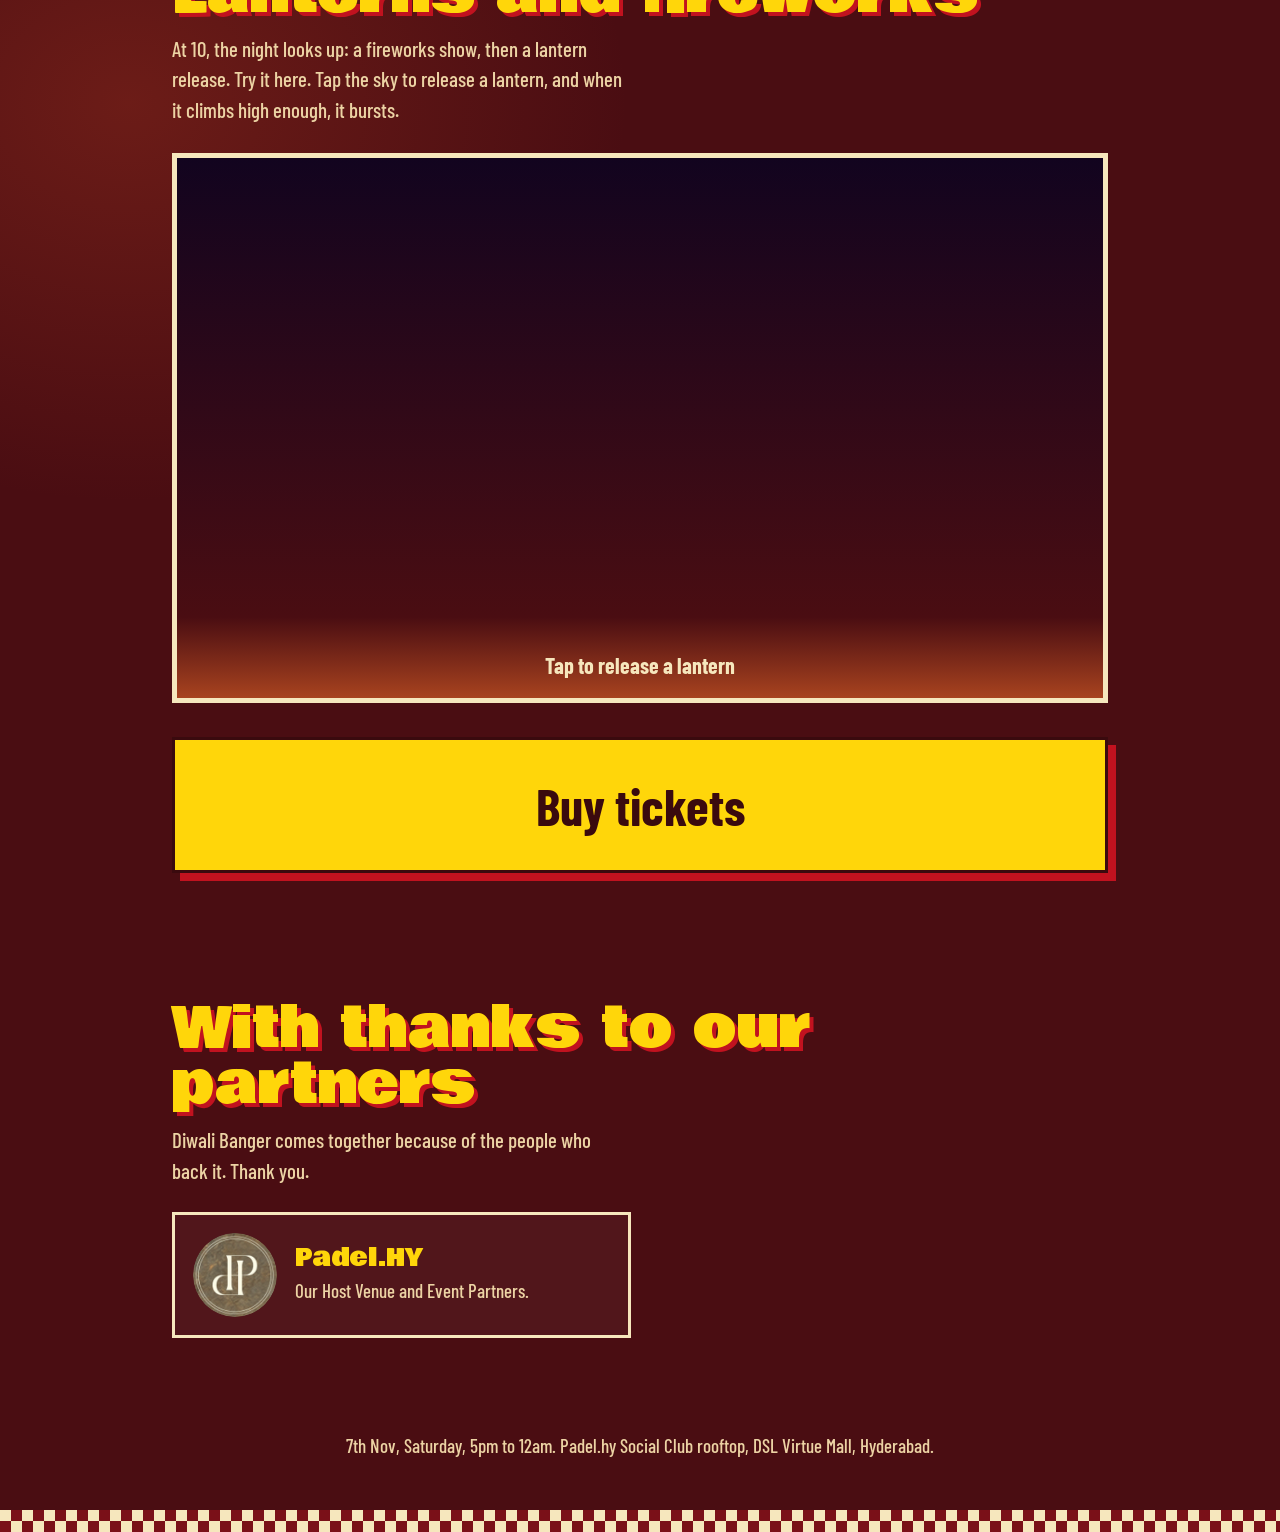
==== commit 031ddf6c: "Age update" ====
--- a/index.html
+++ b/index.html
@@ -45,7 +45,7 @@
     <div><span class="k">When</span><b>Saturday, 7th Nov</b><span>5pm to 12am</span></div>
     <div><span class="k">Where</span><b>Padel.hy Social Club, rooftop</b><span>DSL Virtue Mall, Hyderabad</span></div>
     <div><span class="k">Hosted by</span><b>Communitie</b><span>with Padel.HY</span></div>
-    <div><span class="k">Entry</span><b>21+</b><span>Limited tickets</span></div>
+    <div><span class="k">Entry</span><b>18+</b><span>Limited tickets</span></div>
   </div>
   <div class="row" style="margin-top:26px"><a class="btn g" href="https://www.google.com/maps/search/?api=1&amp;query=Padel.hy+Social+Club+DSL+Virtue+Mall+Hyderabad" target="_blank" rel="noopener">Get directions</a></div>
 </section>
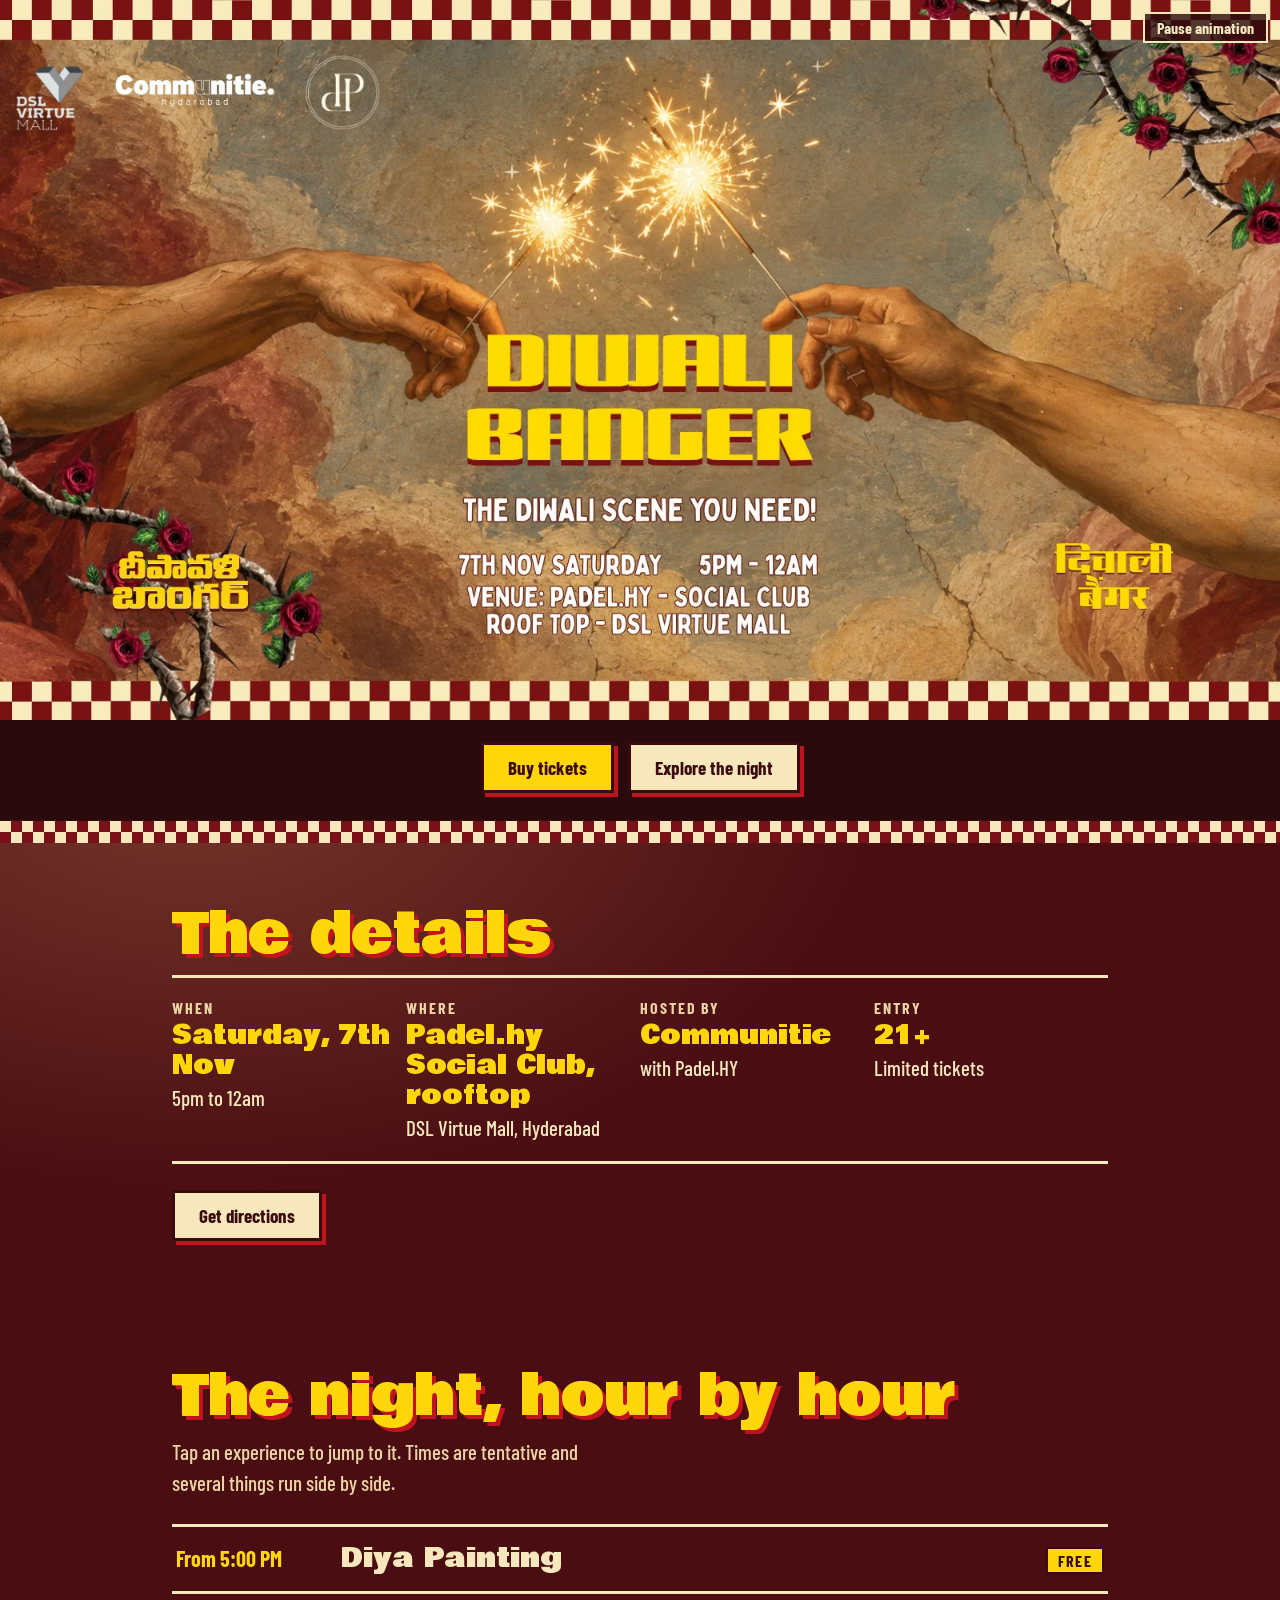
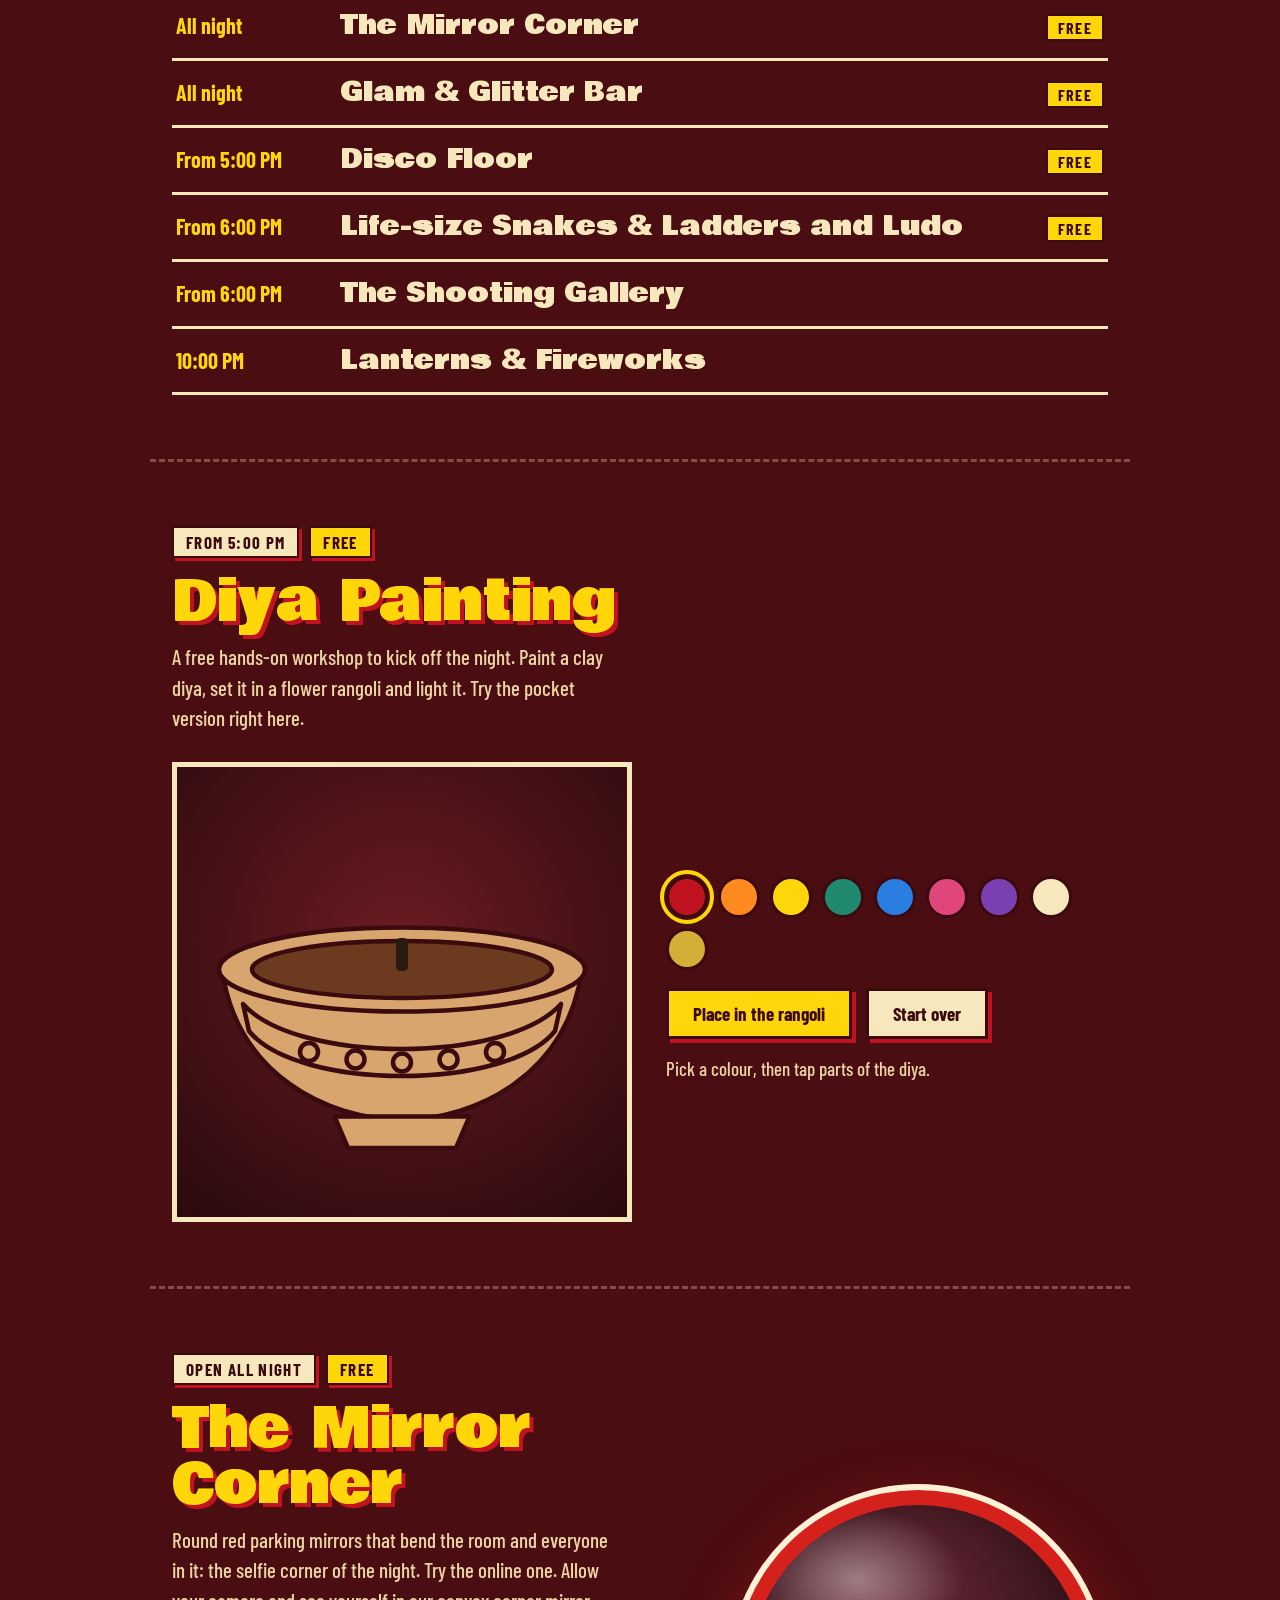
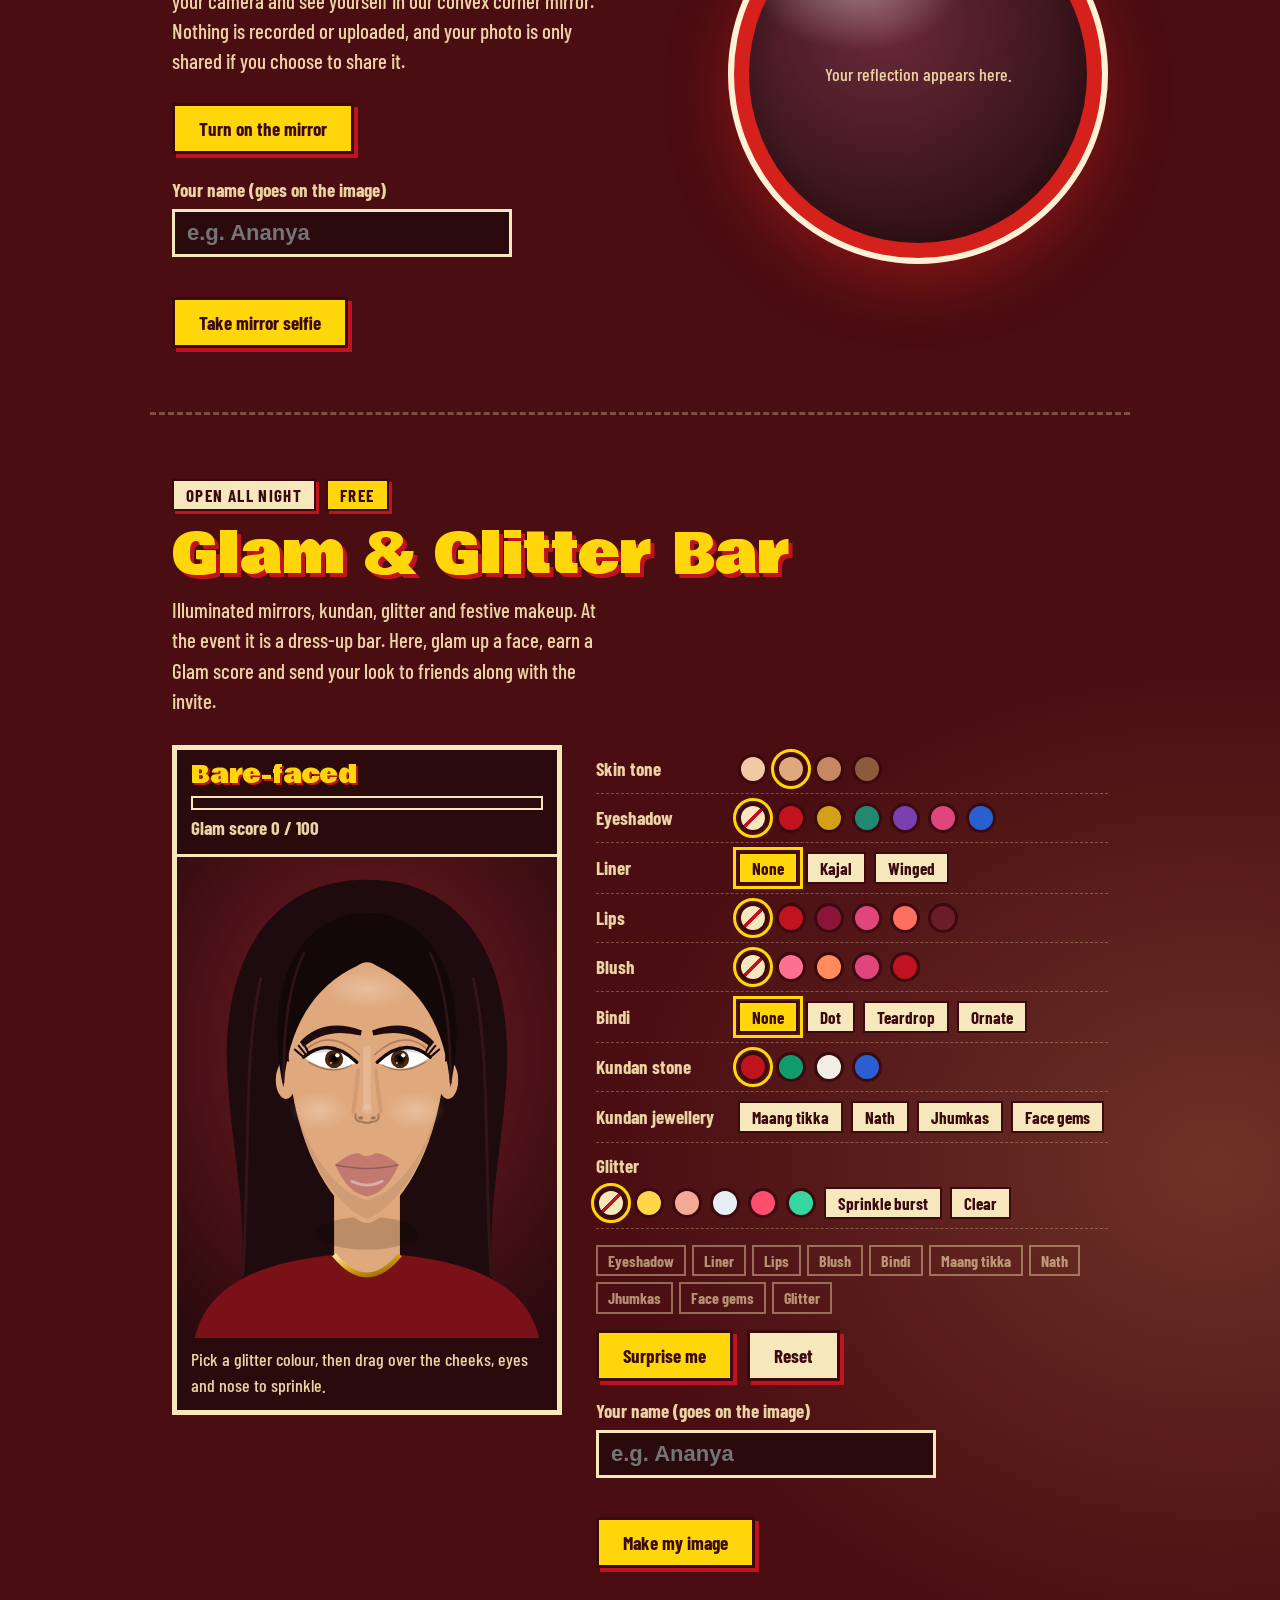
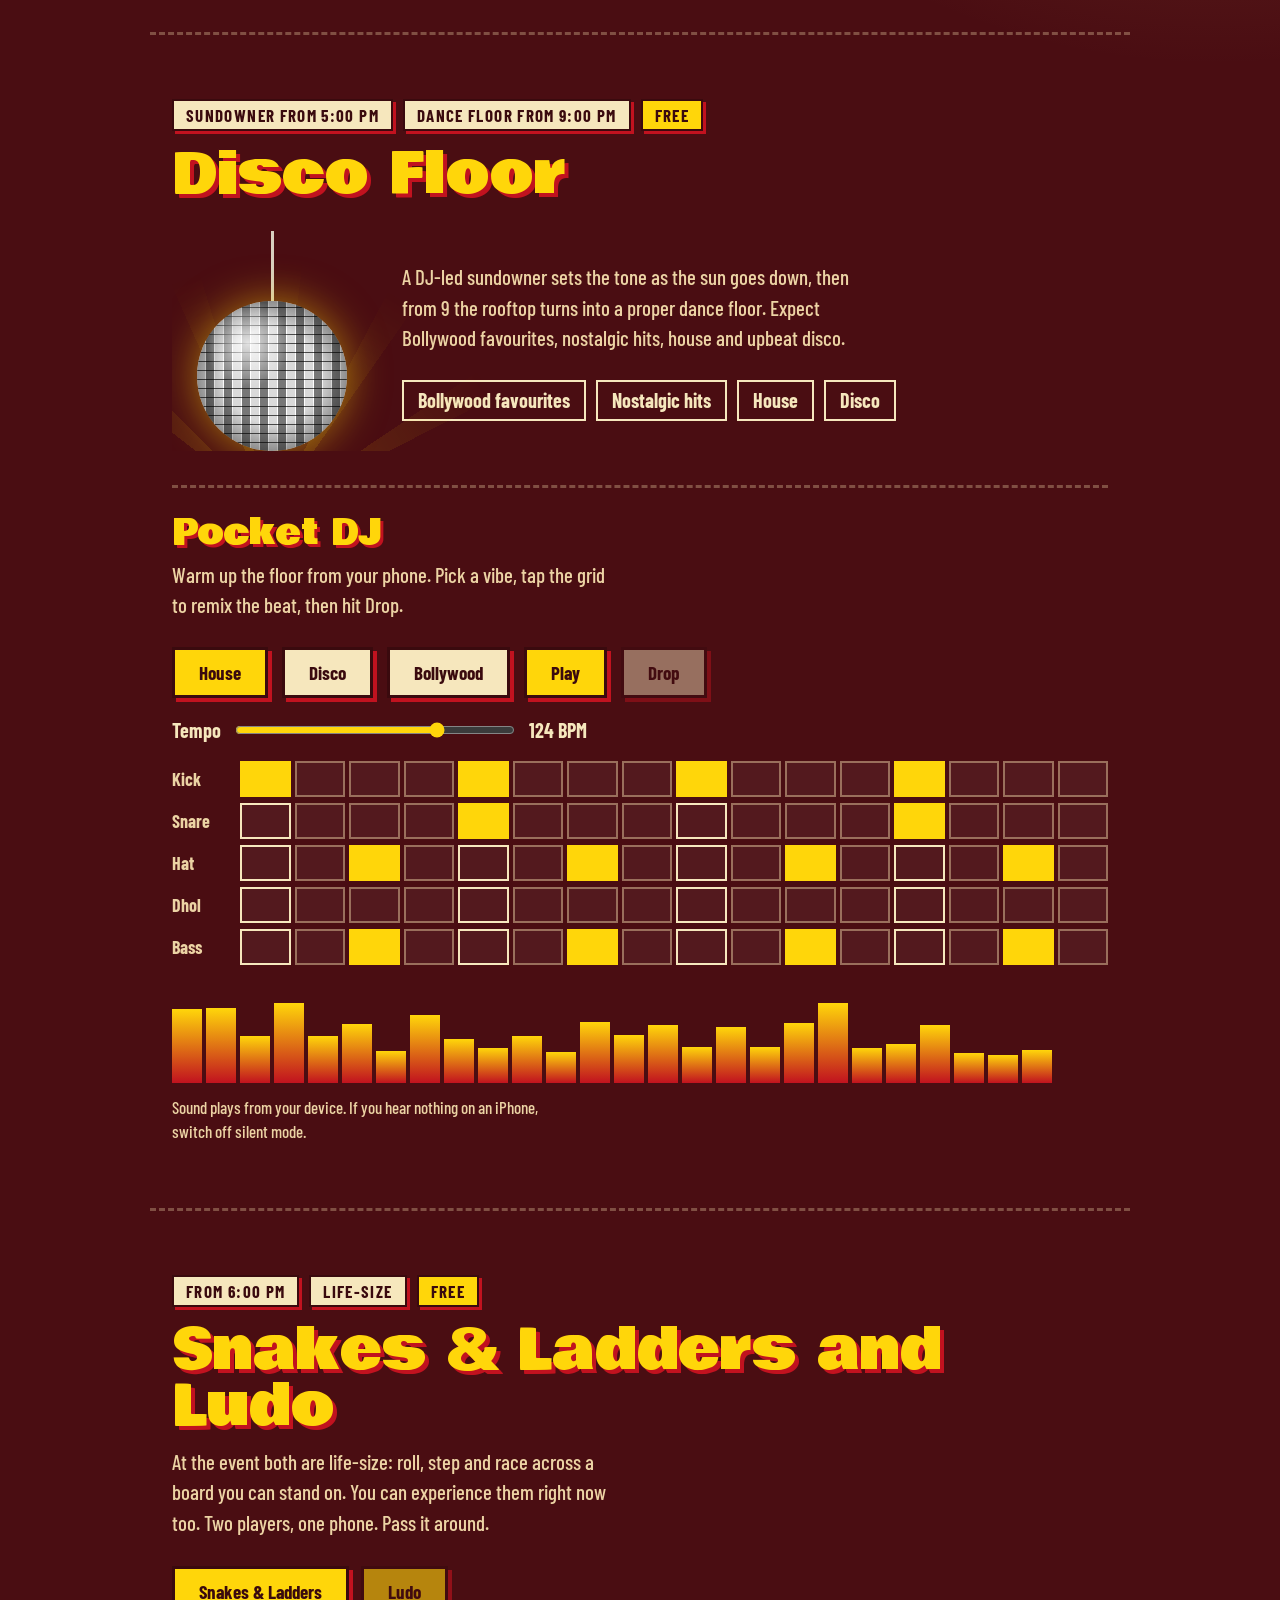
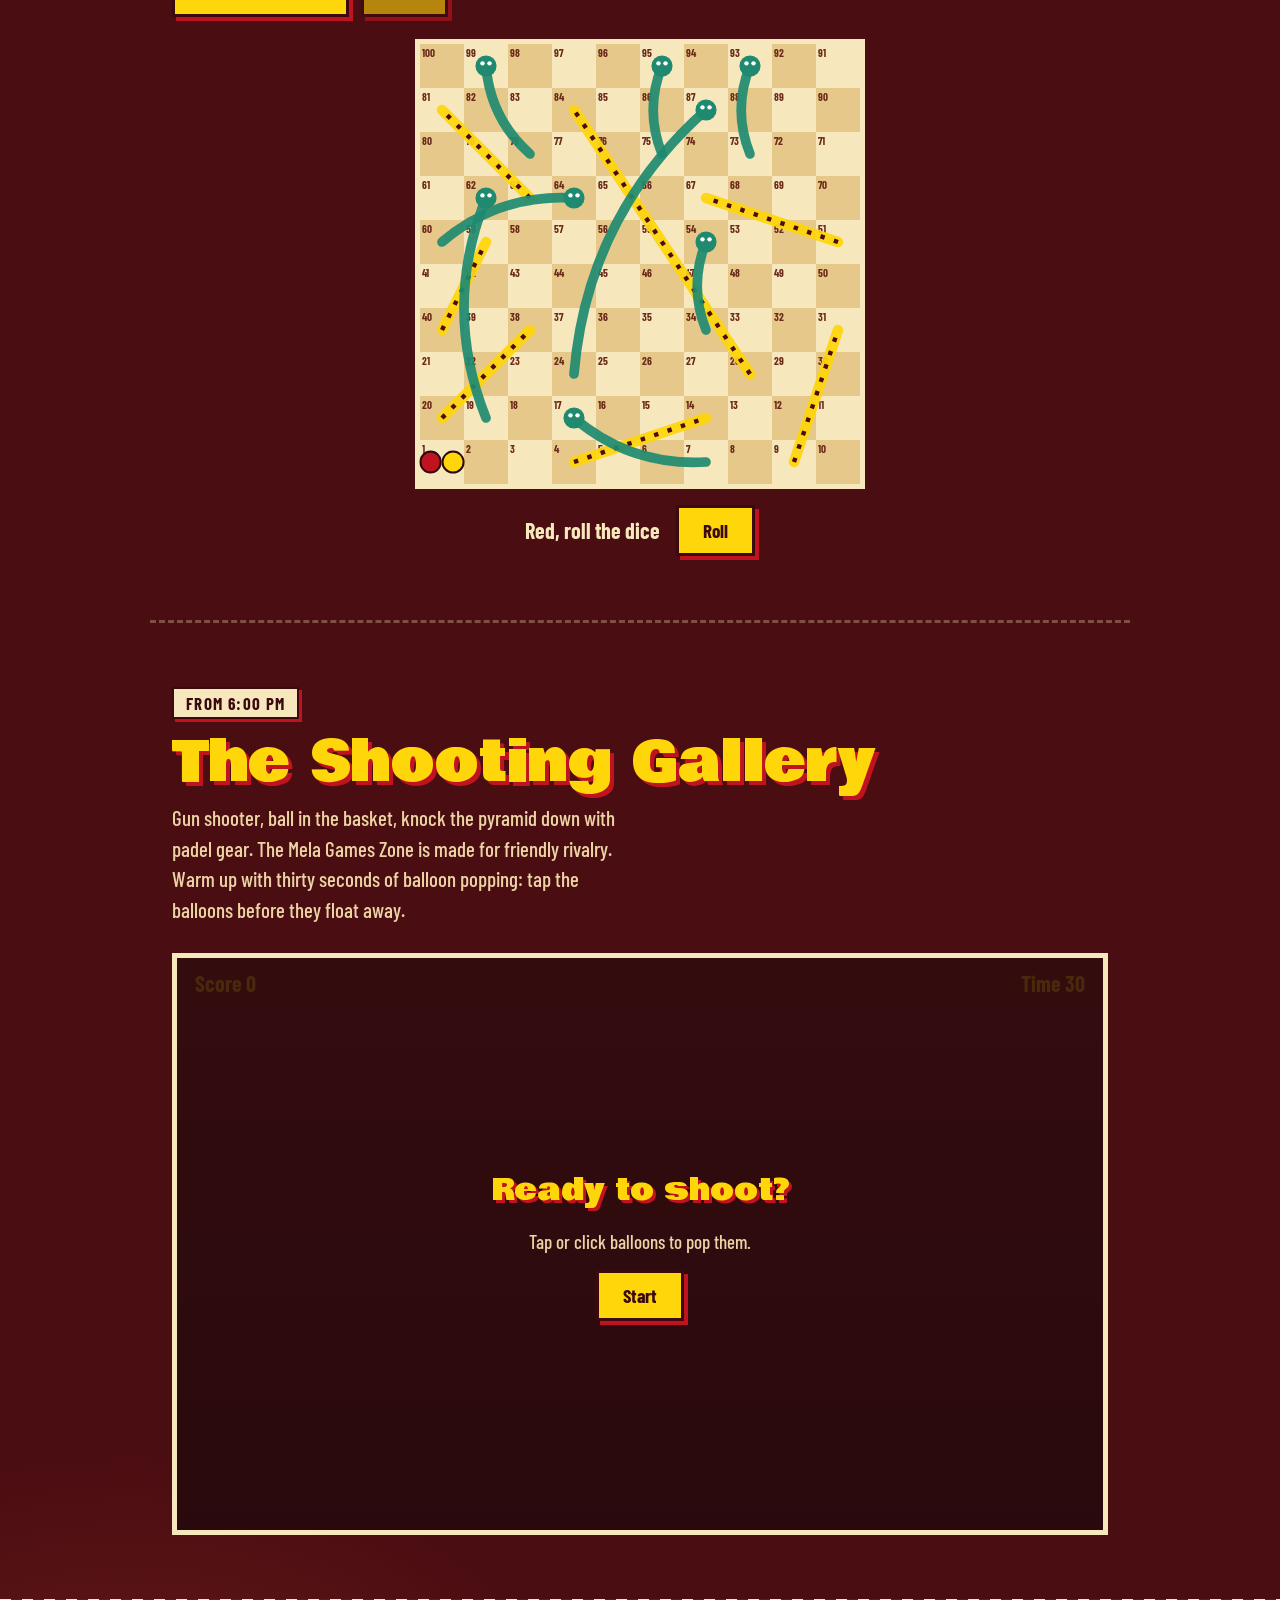
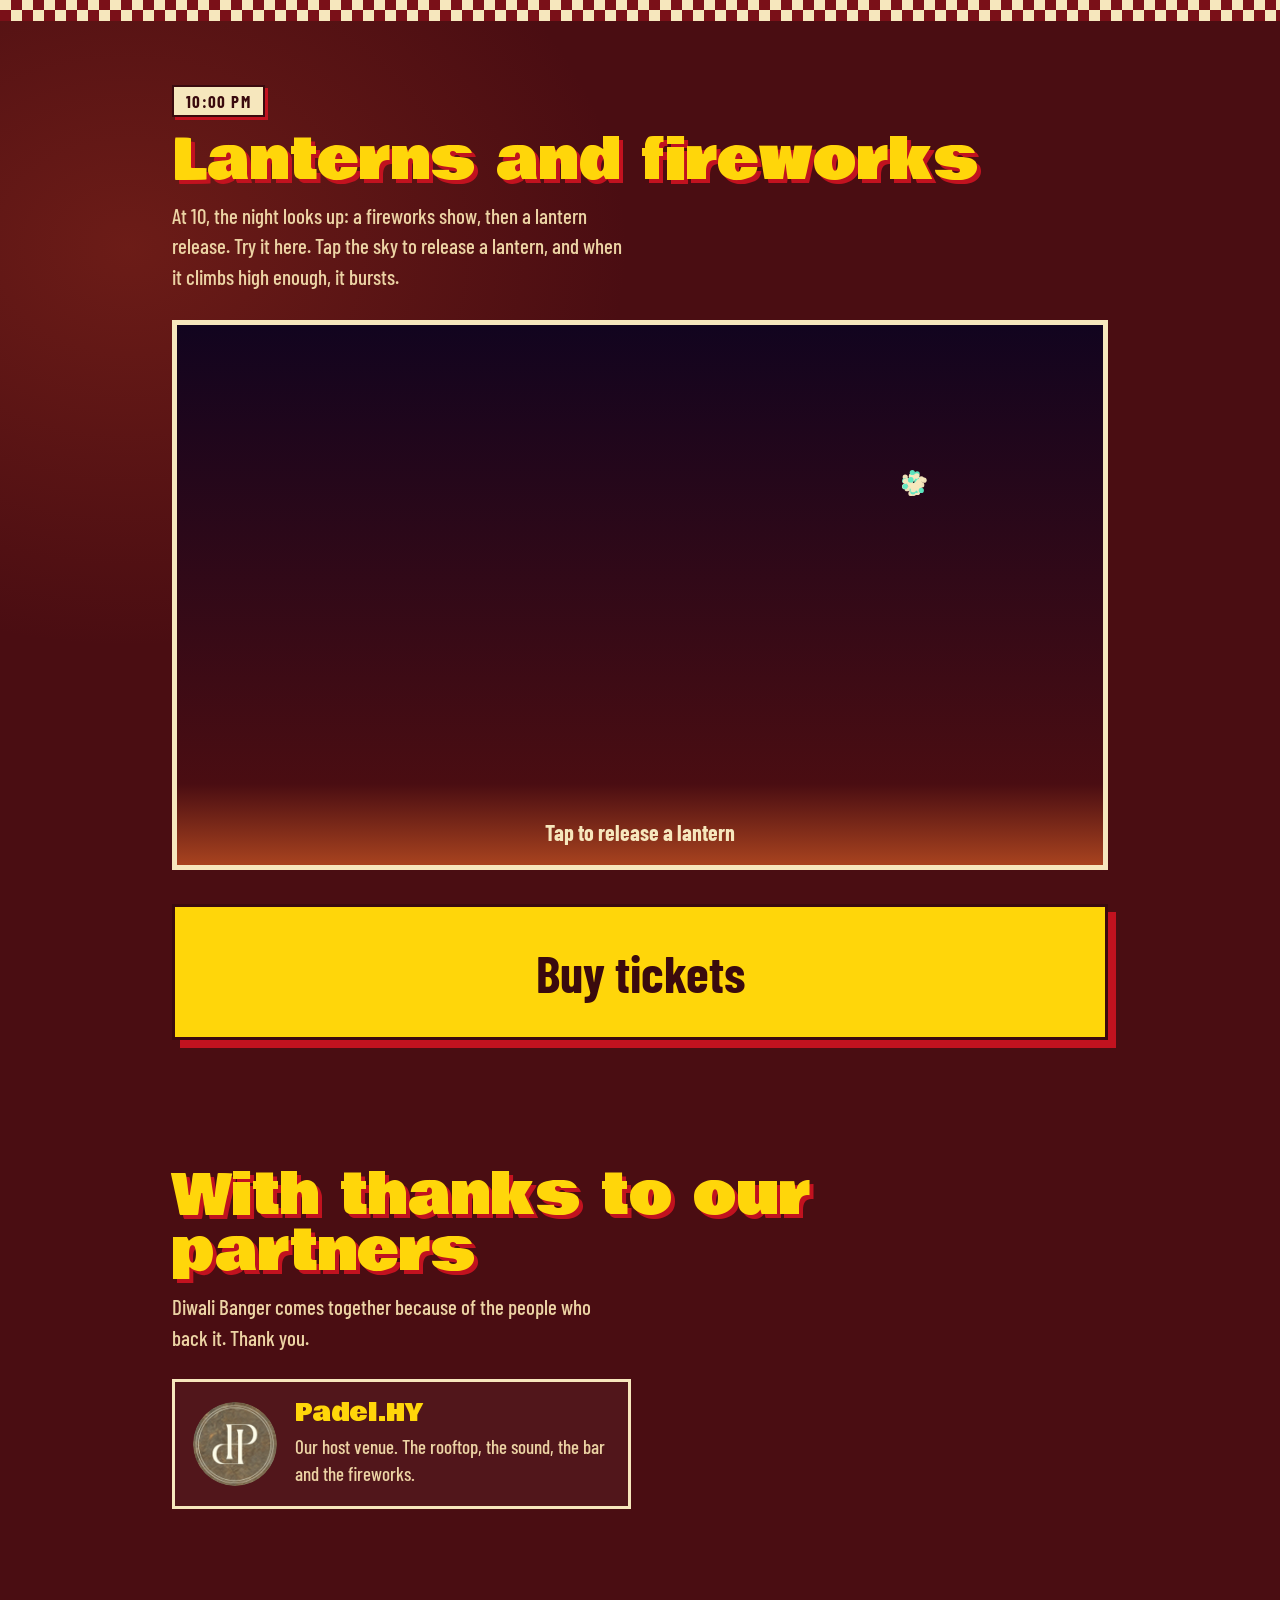
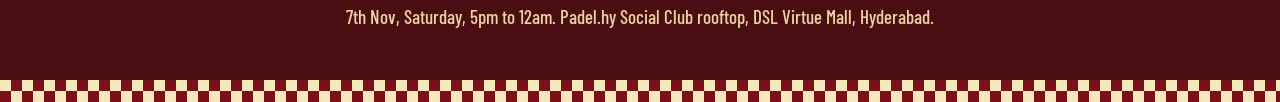
==== commit 4c4c1306: "Mirror update" ====
--- a/index.html
+++ b/index.html
@@ -18,13 +18,14 @@
 <meta name="twitter:card" content="summary_large_image">
 <link rel="preconnect" href="https://fonts.googleapis.com"><link rel="preconnect" href="https://fonts.gstatic.com" crossorigin>
 <link href="https://fonts.googleapis.com/css2?family=Bowlby+One&family=Barlow+Condensed:wght@500;700&family=Noto+Sans+Telugu:wght@800&family=Noto+Sans+Devanagari:wght@800&display=swap" rel="stylesheet">
-<link rel="stylesheet" href="css/styles.css">
-<link rel="stylesheet" href="css/banner.css">
-<link rel="stylesheet" href="css/diya.css">
-<link rel="stylesheet" href="css/glam.css">
+<link rel="stylesheet" href="css/styles.css?v=6">
+<link rel="stylesheet" href="css/banner.css?v=6">
+<link rel="stylesheet" href="css/diya.css?v=6">
+<link rel="stylesheet" href="css/glam.css?v=6">
 </head>
 <body>
 <header id="banner">
+  <h1 class="sr" style="position:absolute;width:1px;height:1px;margin:-1px;padding:0;border:0;overflow:hidden;clip:rect(0 0 0 0);clip-path:inset(50%);white-space:nowrap">Diwali Banger, the Diwali scene you need. By Communitie with Padel.HY. Saturday 7th Nov, 5pm to 12am. Padel.hy Social Club rooftop, DSL Virtue Mall, Hyderabad.</h1>
   <div class="bn-view">
     <div class="bn-art" aria-hidden="true">
       <div class="bn-kb">
@@ -45,7 +46,7 @@
     <div><span class="k">When</span><b>Saturday, 7th Nov</b><span>5pm to 12am</span></div>
     <div><span class="k">Where</span><b>Padel.hy Social Club, rooftop</b><span>DSL Virtue Mall, Hyderabad</span></div>
     <div><span class="k">Hosted by</span><b>Communitie</b><span>with Padel.HY</span></div>
-    <div><span class="k">Entry</span><b>18+</b><span>Limited tickets</span></div>
+    <div><span class="k">Entry</span><b>21+</b><span>Limited tickets</span></div>
   </div>
   <div class="row" style="margin-top:26px"><a class="btn g" href="https://www.google.com/maps/search/?api=1&amp;query=Padel.hy+Social+Club+DSL+Virtue+Mall+Hyderabad" target="_blank" rel="noopener">Get directions</a></div>
 </section>
@@ -105,13 +106,24 @@
   <div id="mirrorwrap">
     <div class="mtxt">
       <h2>The Mirror Corner</h2>
-      <p class="lede">Round red parking mirrors that bend the room and everyone in it: the selfie corner of the night. Try the online one. Allow your camera and see yourself in our convex corner mirror. Nothing is recorded or sent anywhere. It all stays on your device.</p>
+      <p class="lede">Round red parking mirrors that bend the room and everyone in it: the selfie corner of the night. Try the online one. Allow your camera and see yourself in our convex corner mirror. Nothing is recorded or uploaded, and your photo is only shared if you choose to share it.</p>
       <button class="btn" id="camBtn">Turn on the mirror</button>
+      <div class="gm-name mr-shot">
+        <label for="mrName">Your name (goes on the image)</label>
+        <input id="mrName" type="text" maxlength="20" autocomplete="given-name" placeholder="e.g. Ananya">
+        <p id="mrMsg" role="status"></p>
+        <button class="btn" id="mrShotB" disabled>Take mirror selfie</button>
+      </div>
     </div>
     <div class="post"><div class="rim"><div class="glass">
       <canvas id="mc" width="256" height="256" aria-label="Live camera view inside a round mirror"></canvas>
       <div id="mmsg">Your reflection appears here.</div>
     </div></div></div>
+  </div>
+  <div class="gm-out" id="mrOut" hidden>
+    <img id="mrImg" alt="Your mirror selfie with the Diwali Banger event details">
+    <div class="row"><button class="btn" id="mrShare">Share with friends</button><a class="btn g" id="mrDl" href="#" download="my-diwali-banger-mirror.png">Download image</a><button class="btn g" id="mrCopy">Copy invite text</button></div>
+    <p id="mrNote" role="status"></p>
   </div>
 </section>
 
@@ -266,22 +278,23 @@
   <h2>With thanks to our partners</h2>
   <p class="lede">Diwali Banger comes together because of the people who back it. Thank you.</p>
   <ul class="partners">
-    <li class="pt"><img src="assets/logo-padelhy.png" alt="Padel.HY logo" width="297" height="297" loading="lazy"><div><b>Padel.HY</b><span>Our Host Venue and Event Partners.</span></div></li>
+    <li class="pt"><img src="assets/logo-padelhy.png" alt="Padel.HY logo" width="297" height="297" loading="lazy"><div><b>Padel.HY</b><span>Our host venue. The rooftop, the sound, the bar and the fireworks.</span></div></li>
     <!-- To add a partner: copy the <li> above, drop the logo into assets/, then change the logo path, name and one-line role. -->
   </ul>
 </section>
 <footer>7th Nov, Saturday, 5pm to 12am. Padel.hy Social Club rooftop, DSL Virtue Mall, Hyderabad.</footer>
 <div class="chk"></div>
 <button class="totop" id="toTop" aria-label="Back to top"><svg viewBox="0 0 24 24" width="26" height="26" aria-hidden="true"><path d="M12 19V6M5 12l7-7 7 7" fill="none" stroke="currentColor" stroke-width="3.2" stroke-linecap="square"/></svg></button>
-<script src="js/main.js" defer></script>
-<script src="js/banner.js" defer></script>
-<script src="js/diya.js" defer></script>
-<script src="js/glam.js" defer></script>
-<script src="js/dj.js" defer></script>
-<script src="js/mirror.js" defer></script>
-<script src="js/balloons.js" defer></script>
-<script src="js/snakes-ladders.js" defer></script>
-<script src="js/ludo.js" defer></script>
-<script src="js/lanterns.js" defer></script>
+<script src="js/main.js?v=6" defer></script>
+<script src="js/share.js?v=6" defer></script>
+<script src="js/banner.js?v=6" defer></script>
+<script src="js/diya.js?v=6" defer></script>
+<script src="js/glam.js?v=6" defer></script>
+<script src="js/dj.js?v=6" defer></script>
+<script src="js/mirror.js?v=6" defer></script>
+<script src="js/balloons.js?v=6" defer></script>
+<script src="js/snakes-ladders.js?v=6" defer></script>
+<script src="js/ludo.js?v=6" defer></script>
+<script src="js/lanterns.js?v=6" defer></script>
 </body>
 </html>
--- a/css/styles.css
+++ b/css/styles.css
@@ -135,3 +135,7 @@
 #gmNameMsg{margin:6px 0 0;min-height:1.3em;color:var(--yellow);font-size:18px}
 @media(prefers-reduced-motion:reduce){.totop{transition:none}#disco.flash .dsc{animation:none}}
 .pt img{border-radius:50%}
+.mr-shot{margin-top:22px}
+#mrMsg{margin:6px 0 10px;min-height:1.3em;color:var(--yellow);font-size:18px}
+#mrNote{margin:12px 0 0;color:var(--mute)}
+#mmsg.count{font:400 clamp(90px,28vw,150px)/1 'Bowlby One',Impact,sans-serif;color:#fff;text-shadow:0 6px 0 var(--red);padding:0}
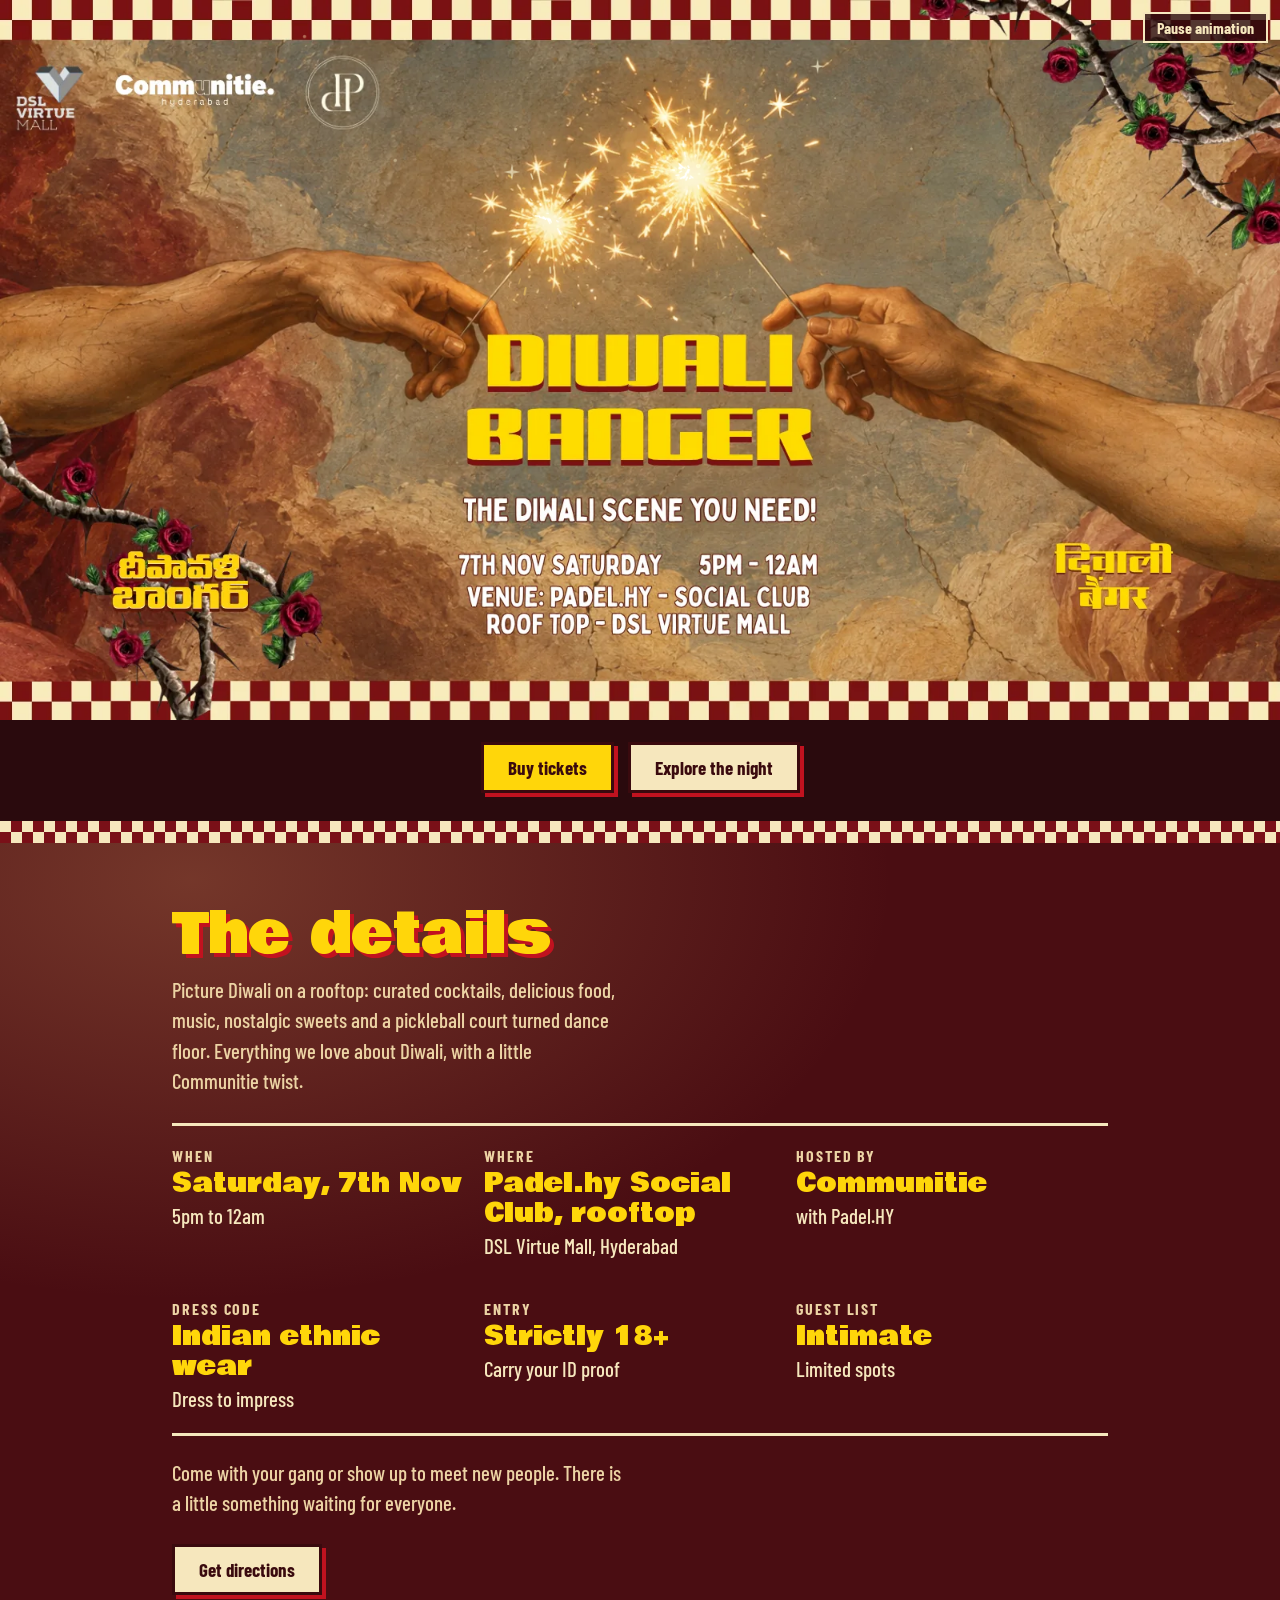
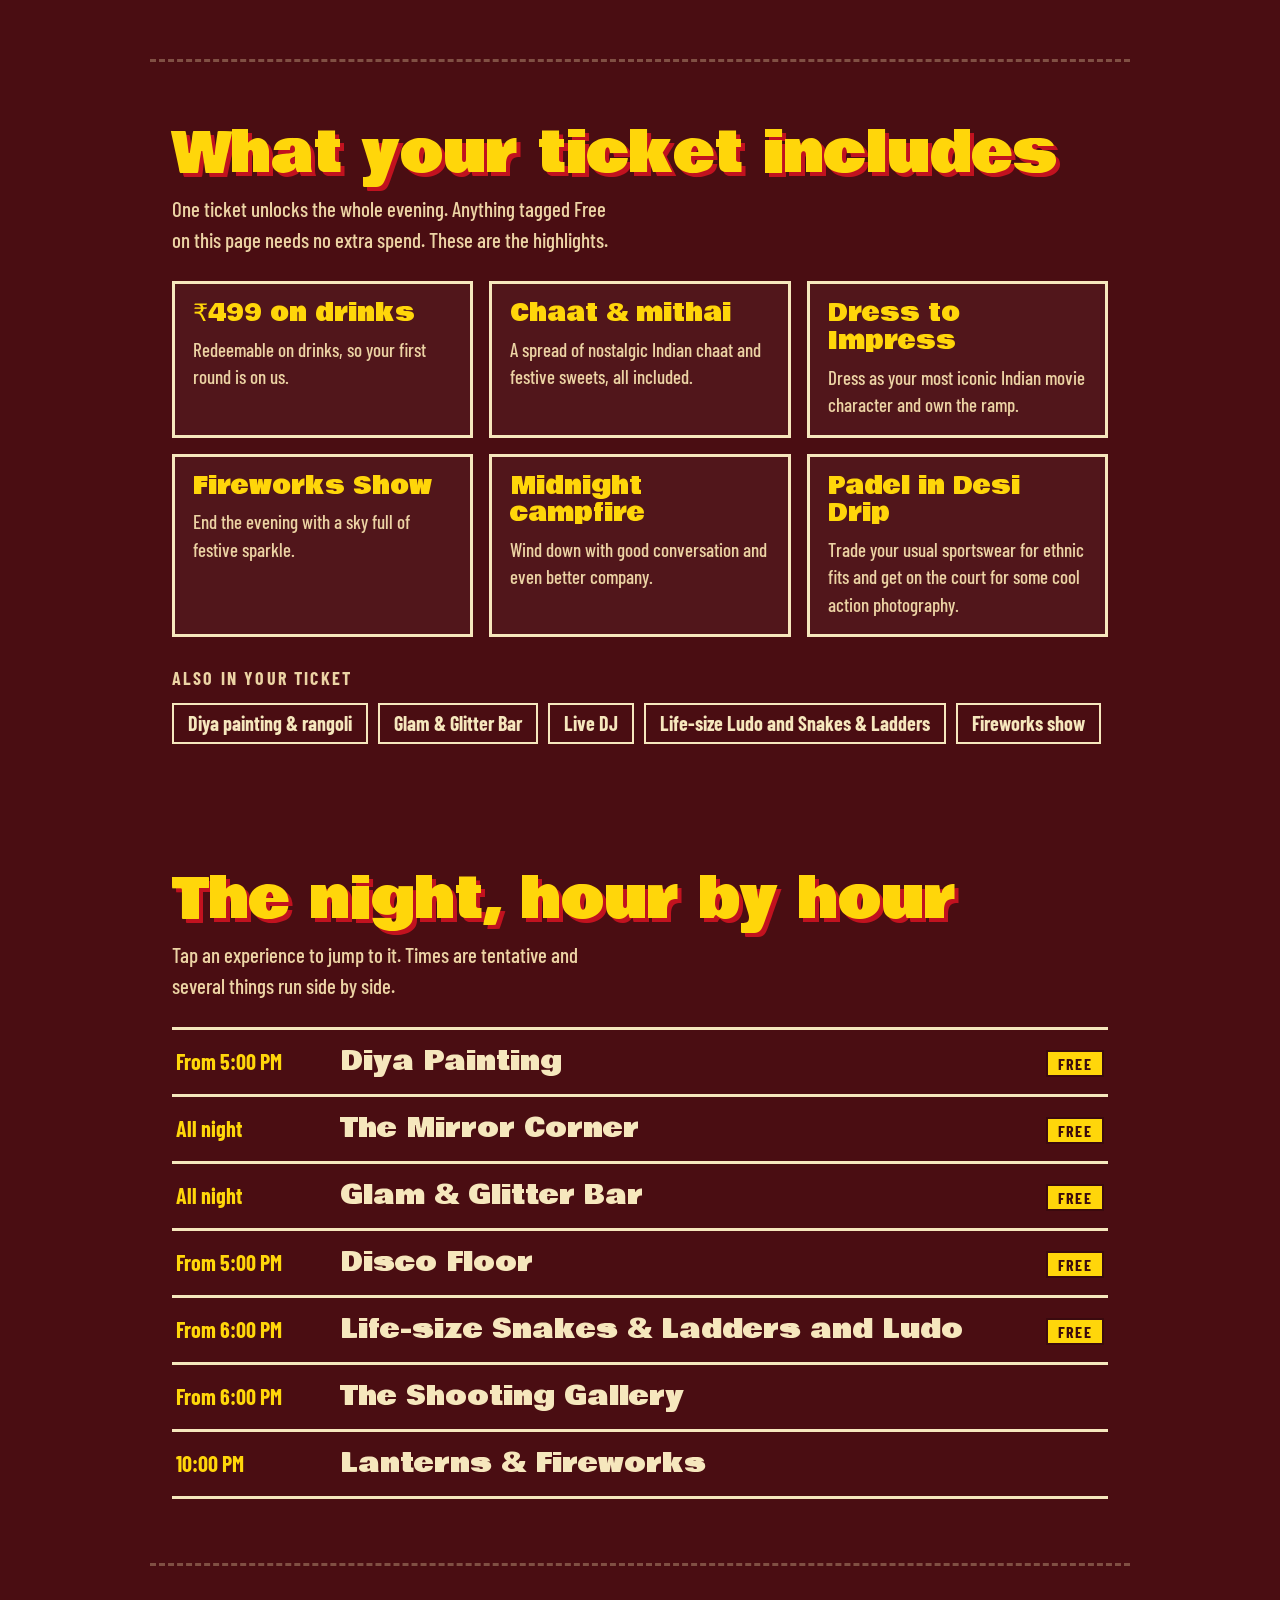
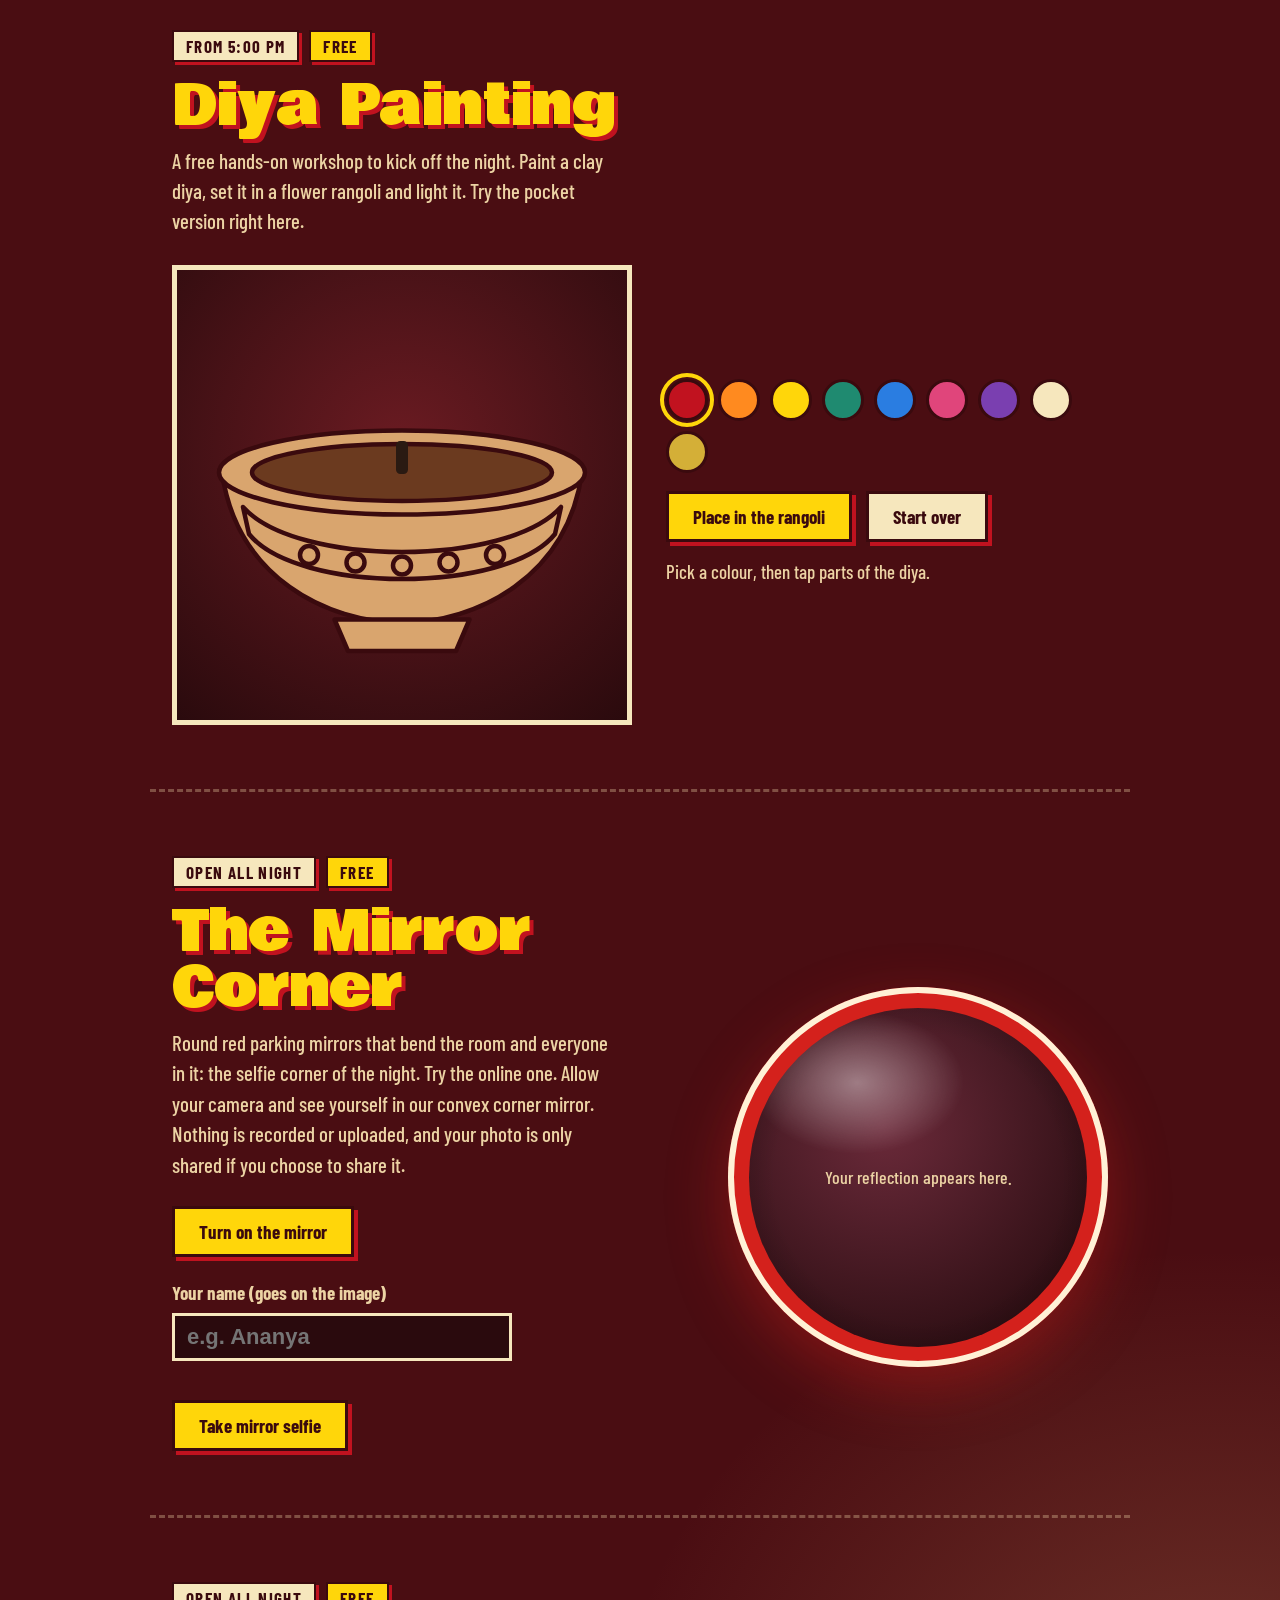
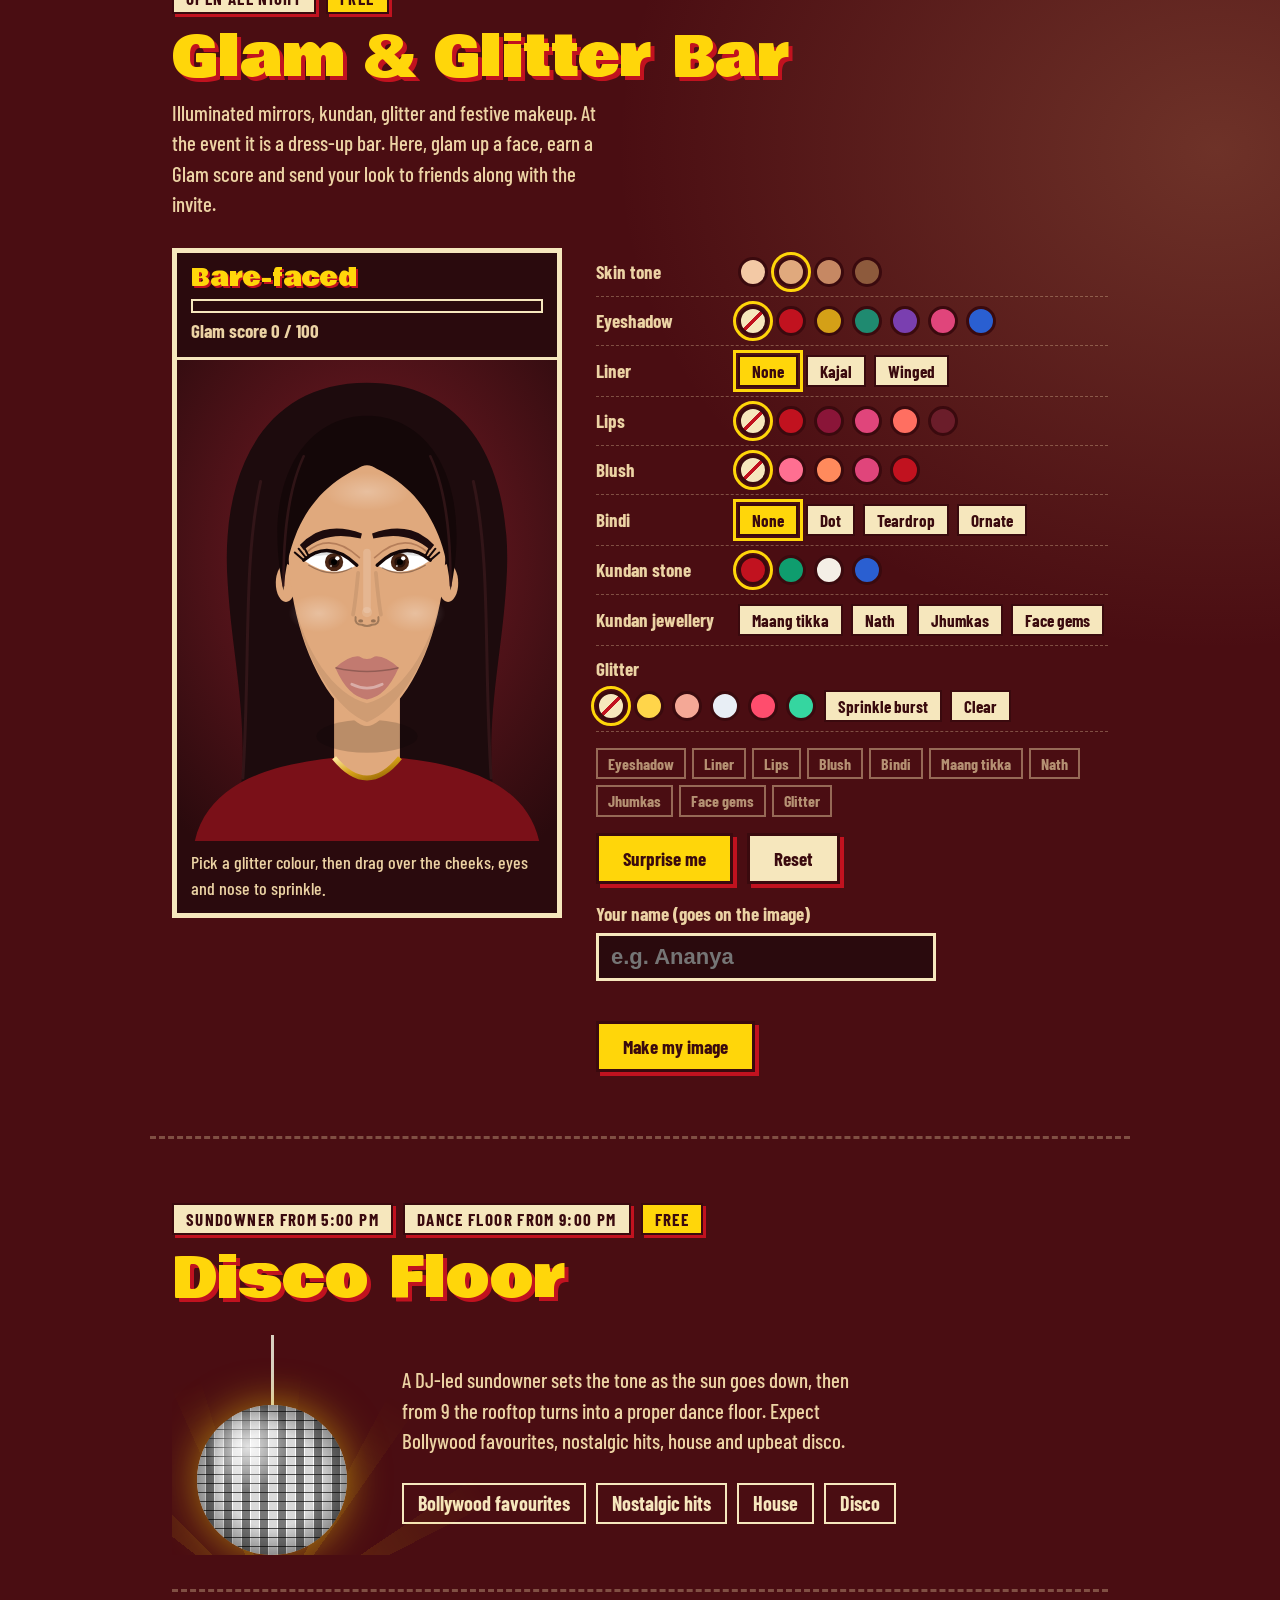
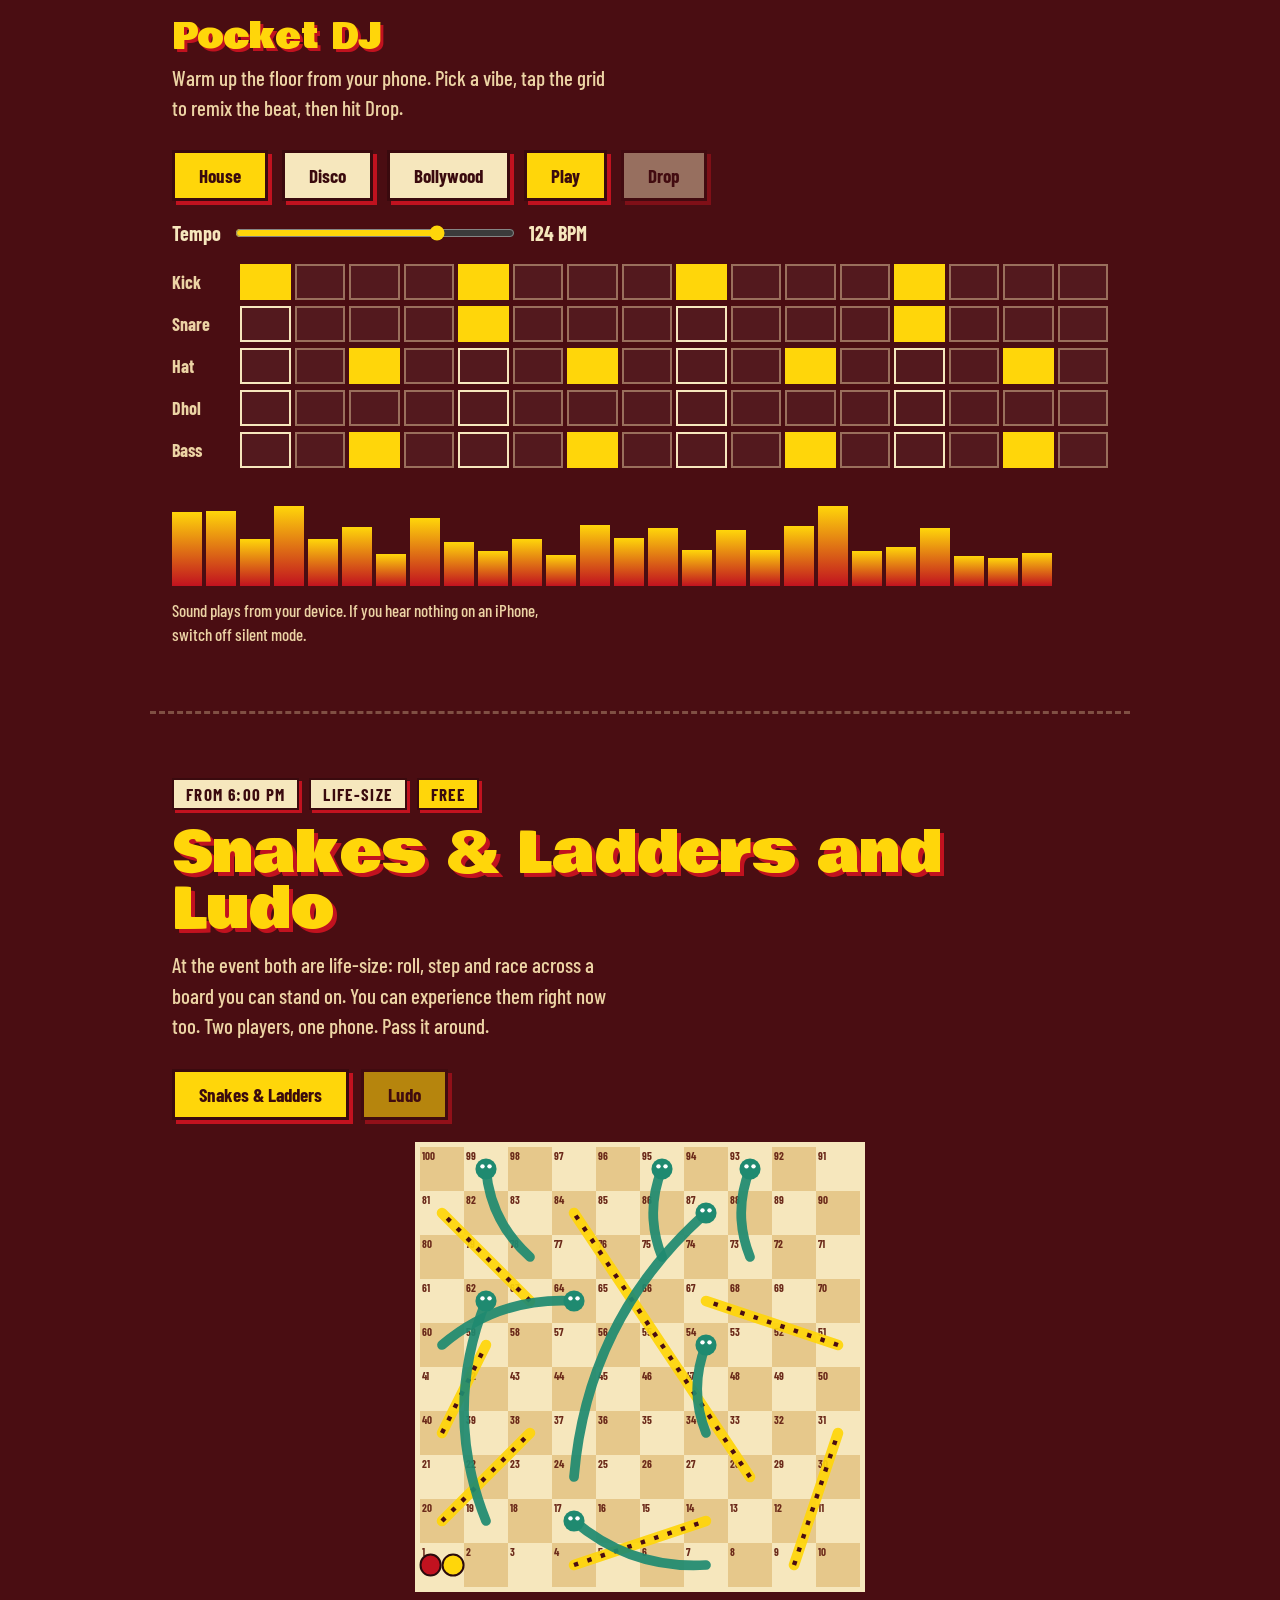
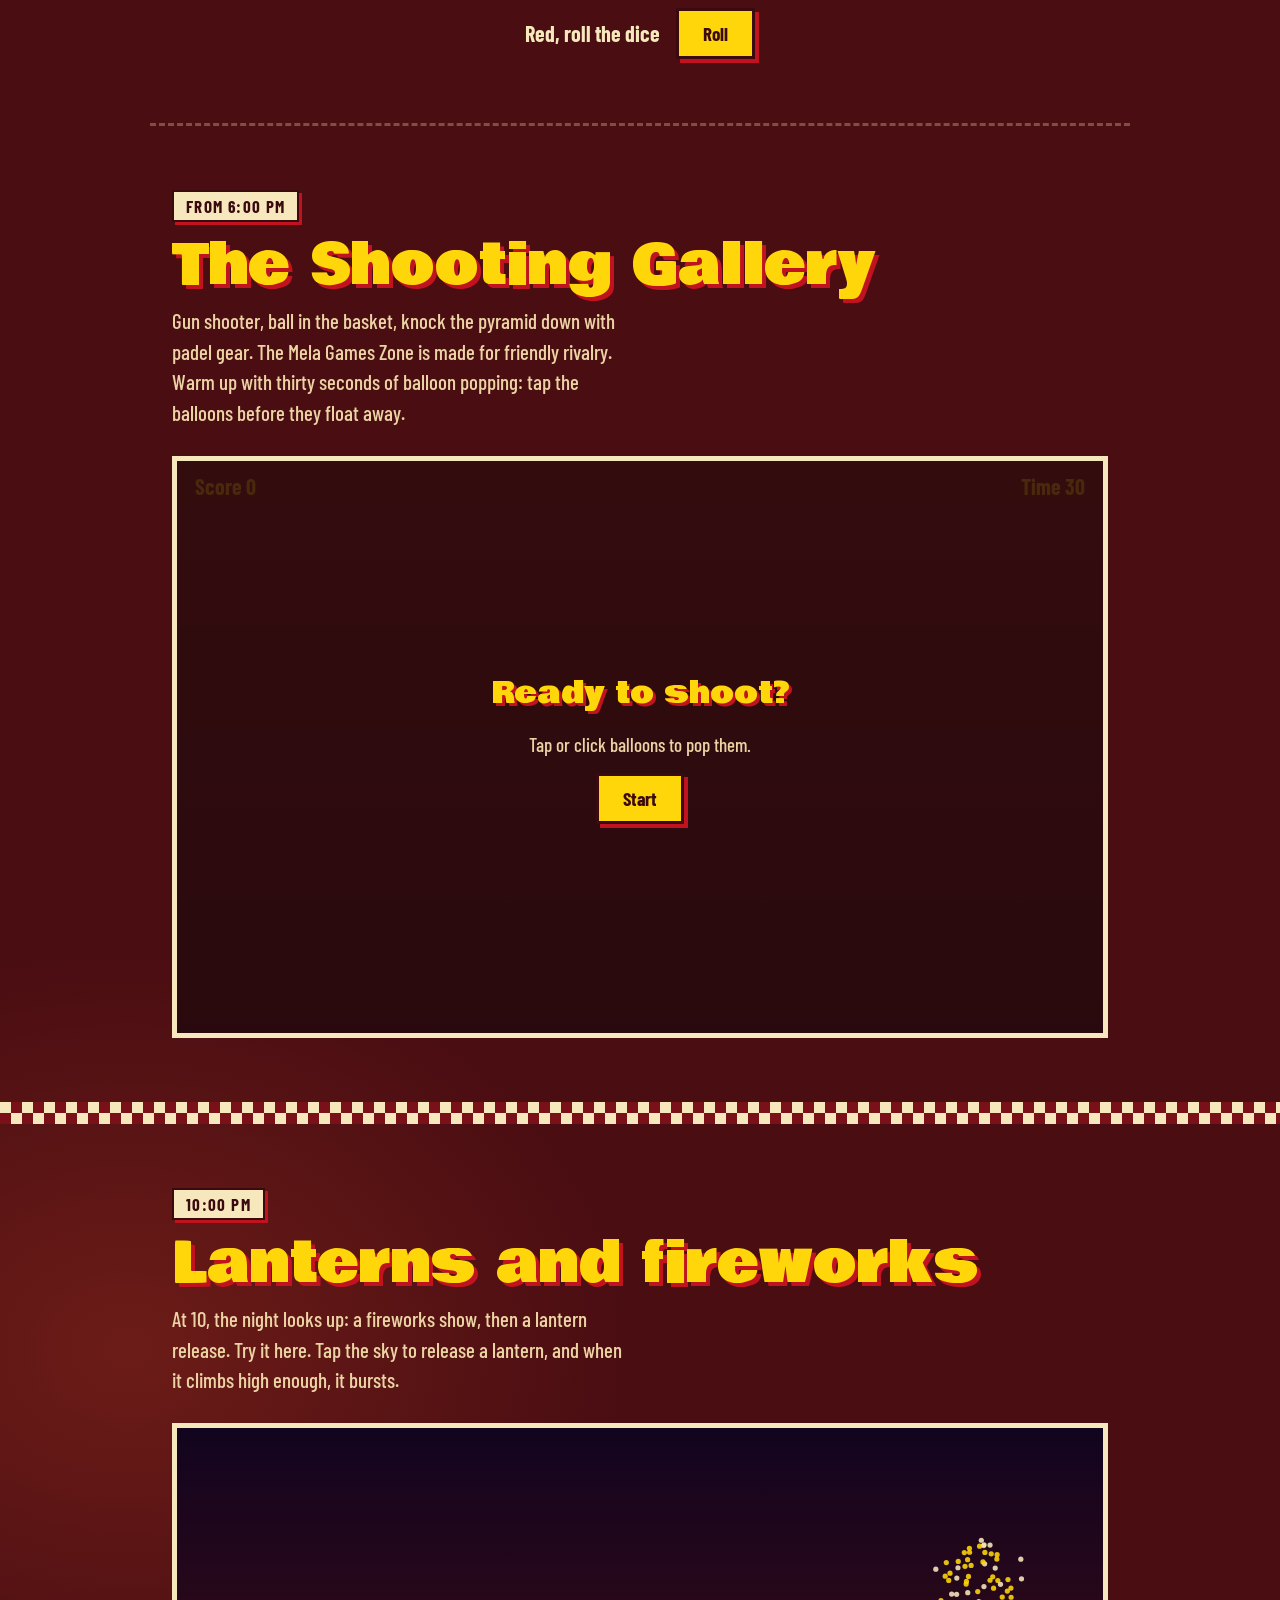
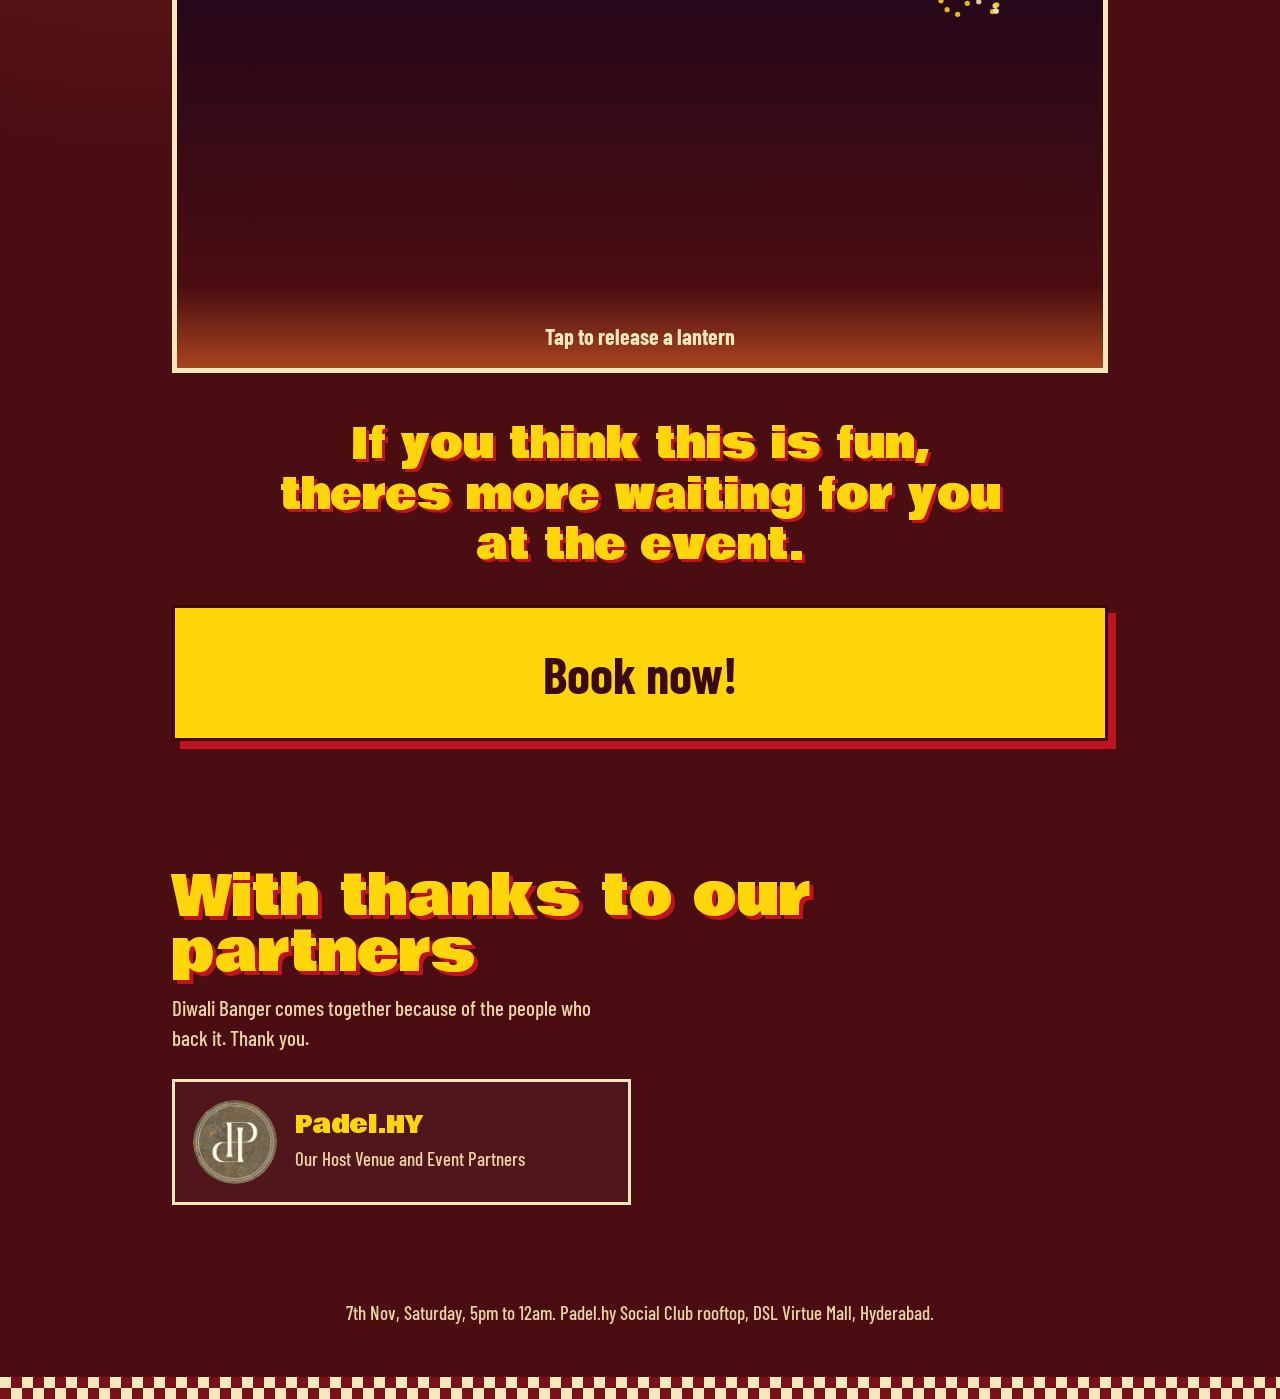
==== commit ff3da890: "Update" ====
--- a/index.html
+++ b/index.html
@@ -18,12 +18,13 @@
 <meta name="twitter:card" content="summary_large_image">
 <link rel="preconnect" href="https://fonts.googleapis.com"><link rel="preconnect" href="https://fonts.gstatic.com" crossorigin>
 <link href="https://fonts.googleapis.com/css2?family=Bowlby+One&family=Barlow+Condensed:wght@500;700&family=Noto+Sans+Telugu:wght@800&family=Noto+Sans+Devanagari:wght@800&display=swap" rel="stylesheet">
-<link rel="stylesheet" href="css/styles.css?v=6">
-<link rel="stylesheet" href="css/banner.css?v=6">
-<link rel="stylesheet" href="css/diya.css?v=6">
-<link rel="stylesheet" href="css/glam.css?v=6">
+<link rel="stylesheet" href="css/styles.css?v=7">
+<link rel="stylesheet" href="css/banner.css?v=7">
+<link rel="stylesheet" href="css/diya.css?v=7">
+<link rel="stylesheet" href="css/glam.css?v=7">
 </head>
 <body>
+  
 <header id="banner">
   <h1 class="sr" style="position:absolute;width:1px;height:1px;margin:-1px;padding:0;border:0;overflow:hidden;clip:rect(0 0 0 0);clip-path:inset(50%);white-space:nowrap">Diwali Banger, the Diwali scene you need. By Communitie with Padel.HY. Saturday 7th Nov, 5pm to 12am. Padel.hy Social Club rooftop, DSL Virtue Mall, Hyderabad.</h1>
   <div class="bn-view">
@@ -42,14 +43,42 @@
 
 <section id="details">
   <h2>The details</h2>
+  <p class="lede">Picture Diwali on a rooftop: curated cocktails, delicious food, music, nostalgic sweets and a pickleball court turned dance floor. Everything we love about Diwali, with a little Communitie twist.</p>
   <div class="facts">
     <div><span class="k">When</span><b>Saturday, 7th Nov</b><span>5pm to 12am</span></div>
     <div><span class="k">Where</span><b>Padel.hy Social Club, rooftop</b><span>DSL Virtue Mall, Hyderabad</span></div>
     <div><span class="k">Hosted by</span><b>Communitie</b><span>with Padel.HY</span></div>
-    <div><span class="k">Entry</span><b>21+</b><span>Limited tickets</span></div>
-  </div>
-  <div class="row" style="margin-top:26px"><a class="btn g" href="https://www.google.com/maps/search/?api=1&amp;query=Padel.hy+Social+Club+DSL+Virtue+Mall+Hyderabad" target="_blank" rel="noopener">Get directions</a></div>
-</section>
+    <div><span class="k">Dress code</span><b>Indian ethnic wear</b><span>Dress to impress</span></div>
+    <div><span class="k">Entry</span><b>Strictly 18+</b><span>Carry your ID proof</span></div>
+    <div><span class="k">Guest list</span><b>Intimate</b><span>Limited spots</span></div>
+  </div>
+  <p class="lede" style="margin-top:22px">Come with your gang or show up to meet new people. There is a little something waiting for everyone.</p>
+  <div class="row" style="margin-top:20px"><a class="btn g" href="https://www.google.com/maps/search/?api=1&amp;query=Padel.hy+Social+Club+DSL+Virtue+Mall+Hyderabad" target="_blank" rel="noopener">Get directions</a></div>
+</section>
+
+<section id="included" class="x">
+  <h2>What your ticket includes</h2>
+  <p class="lede">One ticket unlocks the whole evening. Anything tagged Free on this page needs no extra spend. These are the highlights.</p>
+  <ul class="inc">
+    <li><b>&#8377;499 on drinks</b><span>Redeemable on drinks, so your first round is on us.</span></li>
+    <li><b>Chaat &amp; mithai</b><span>A spread of nostalgic Indian chaat and festive sweets, all included.</span></li>
+    <li><b>Dress to Impress</b><span>Dress as your most iconic Indian movie character and own the ramp.</span></li>
+    <li><b>Fireworks Show</b><span>End the evening with a sky full of festive sparkle.</span></li>
+    <li><b>Midnight campfire</b><span>Wind down with good conversation and even better company.</span></li>
+    <li><b>Padel in Desi Drip</b><span>Trade your usual sportswear for ethnic fits and get on the court for some cool action photography.</span></li>
+  </ul>
+  <div class="inc-also">
+    <h3>Also in your ticket</h3>
+    <ul class="chips lk">
+      <li><a href="#diya">Diya painting &amp; rangoli</a></li>
+      <li><a href="#glam">Glam &amp; Glitter Bar</a></li>
+      <li><a href="#disco">Live DJ</a></li>
+      <li><a href="#boards">Life-size Ludo and Snakes &amp; Ladders</a></li>
+      <li><a href="#finale">Fireworks show</a></li>
+    </ul>
+  </div>
+</section>
+
 
 <section id="glance">
   <h2>The night, hour by hour</h2>
@@ -271,30 +300,31 @@
   <div class="game">
   <div id="skyw"><canvas id="sky" aria-label="Night sky for releasing lanterns"></canvas><div id="hint">Tap to release a lantern</div></div>
   </div>
-  <a class="btn xl" href="https://communitie.in/events/diwali-banger" target="_blank" rel="noopener">Buy tickets</a>
+  <p class="tease">If you think this is fun, theres more waiting for you at the event.</p>
+  <a class="btn xl" href="https://communitie.in/events/diwali-banger" target="_blank" rel="noopener">Book now!</a>
 </section>
 
 <section id="partners">
   <h2>With thanks to our partners</h2>
   <p class="lede">Diwali Banger comes together because of the people who back it. Thank you.</p>
   <ul class="partners">
-    <li class="pt"><img src="assets/logo-padelhy.png" alt="Padel.HY logo" width="297" height="297" loading="lazy"><div><b>Padel.HY</b><span>Our host venue. The rooftop, the sound, the bar and the fireworks.</span></div></li>
+    <li class="pt"><img src="assets/logo-padelhy.png" alt="Padel.HY logo" width="297" height="297" loading="lazy"><div><b>Padel.HY</b><span>Our Host Venue and Event Partners</span></div></li>
     <!-- To add a partner: copy the <li> above, drop the logo into assets/, then change the logo path, name and one-line role. -->
   </ul>
 </section>
 <footer>7th Nov, Saturday, 5pm to 12am. Padel.hy Social Club rooftop, DSL Virtue Mall, Hyderabad.</footer>
 <div class="chk"></div>
 <button class="totop" id="toTop" aria-label="Back to top"><svg viewBox="0 0 24 24" width="26" height="26" aria-hidden="true"><path d="M12 19V6M5 12l7-7 7 7" fill="none" stroke="currentColor" stroke-width="3.2" stroke-linecap="square"/></svg></button>
-<script src="js/main.js?v=6" defer></script>
-<script src="js/share.js?v=6" defer></script>
-<script src="js/banner.js?v=6" defer></script>
-<script src="js/diya.js?v=6" defer></script>
-<script src="js/glam.js?v=6" defer></script>
-<script src="js/dj.js?v=6" defer></script>
-<script src="js/mirror.js?v=6" defer></script>
-<script src="js/balloons.js?v=6" defer></script>
-<script src="js/snakes-ladders.js?v=6" defer></script>
-<script src="js/ludo.js?v=6" defer></script>
-<script src="js/lanterns.js?v=6" defer></script>
+<script src="js/main.js?v=7" defer></script>
+<script src="js/share.js?v=7" defer></script>
+<script src="js/banner.js?v=7" defer></script>
+<script src="js/diya.js?v=7" defer></script>
+<script src="js/glam.js?v=7" defer></script>
+<script src="js/dj.js?v=7" defer></script>
+<script src="js/mirror.js?v=7" defer></script>
+<script src="js/balloons.js?v=7" defer></script>
+<script src="js/snakes-ladders.js?v=7" defer></script>
+<script src="js/ludo.js?v=7" defer></script>
+<script src="js/lanterns.js?v=7" defer></script>
 </body>
 </html>
--- a/css/styles.css
+++ b/css/styles.css
@@ -63,7 +63,7 @@
 #hint{position:absolute;left:0;right:0;bottom:16px;text-align:center;font-size:22px;font-weight:700;pointer-events:none}
 footer{text-align:center;padding:30px 22px 50px;color:var(--mute)}
 
-.facts{display:grid;grid-template-columns:repeat(auto-fit,minmax(230px,1fr));gap:0;border-top:3px solid var(--cream);border-bottom:3px solid var(--cream)}
+.facts{display:grid;grid-template-columns:repeat(auto-fit,minmax(min(100%,280px),1fr));gap:0;border-top:3px solid var(--cream);border-bottom:3px solid var(--cream)}
 .facts>div{padding:18px 16px 18px 0;display:flex;flex-direction:column;gap:2px;font-size:21px}
 .facts b{font:400 clamp(20px,3.6vw,26px)/1.15 'Bowlby One',sans-serif;color:var(--yellow)}
 .facts .k{font-weight:700;letter-spacing:.12em;text-transform:uppercase;font-size:16px;color:var(--mute)}
@@ -139,3 +139,15 @@
 #mrMsg{margin:6px 0 10px;min-height:1.3em;color:var(--yellow);font-size:18px}
 #mrNote{margin:12px 0 0;color:var(--mute)}
 #mmsg.count{font:400 clamp(90px,28vw,150px)/1 'Bowlby One',Impact,sans-serif;color:#fff;text-shadow:0 6px 0 var(--red);padding:0}
+.inc{list-style:none;padding:0;margin:26px 0 0;display:grid;grid-template-columns:repeat(auto-fill,minmax(min(100%,260px),1fr));gap:16px}
+.inc li{border:3px solid var(--cream);padding:16px 18px;background:#ffffff0a}
+.inc b{display:block;font:400 clamp(19px,3.2vw,24px)/1.15 'Bowlby One',sans-serif;color:var(--yellow);margin-bottom:8px}
+.inc span{font-size:19px;color:var(--mute)}
+.inc-also{margin-top:30px}
+.inc-also h3,.xg h3{font:700 18px 'Barlow Condensed',sans-serif;letter-spacing:.12em;text-transform:uppercase;color:var(--mute);margin:0 0 10px}
+.chips.lk li{border:0;padding:0}
+.chips.lk a{display:block;border:2px solid var(--cream);padding:4px 14px;font-weight:700;font-size:20px;color:var(--cream);text-decoration:none}
+.chips.lk a:hover,.chips.lk a:focus-visible{background:var(--yellow);border-color:var(--yellow);color:#3a0a0e;outline:none}
+.xg{display:grid;grid-template-columns:repeat(auto-fit,minmax(min(100%,300px),1fr));gap:26px 30px;margin-top:26px}
+.xg .chips{margin:0}
+.tease{font:400 clamp(24px,5vw,42px)/1.2 'Bowlby One',Impact,sans-serif;color:var(--yellow);text-shadow:3px 3px 0 var(--red);text-align:center;margin:46px auto 0;max-width:24ch}
